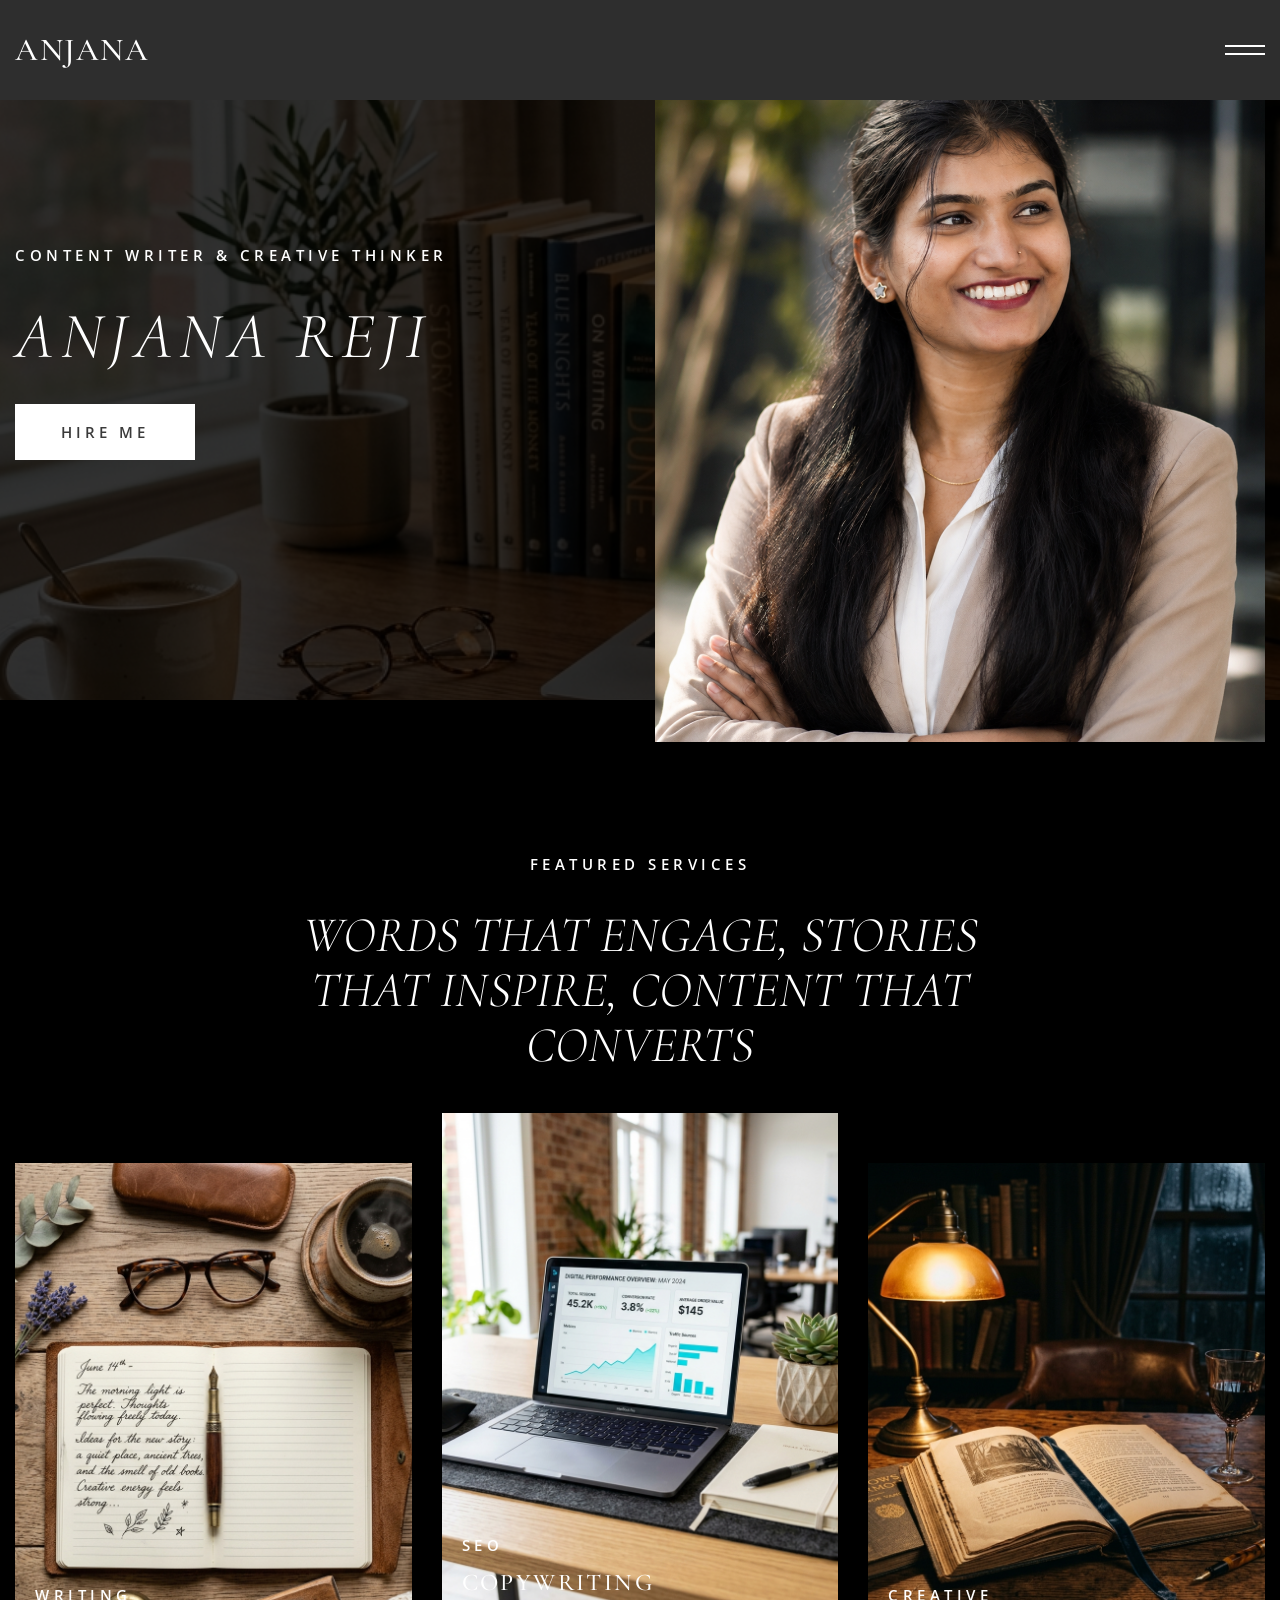
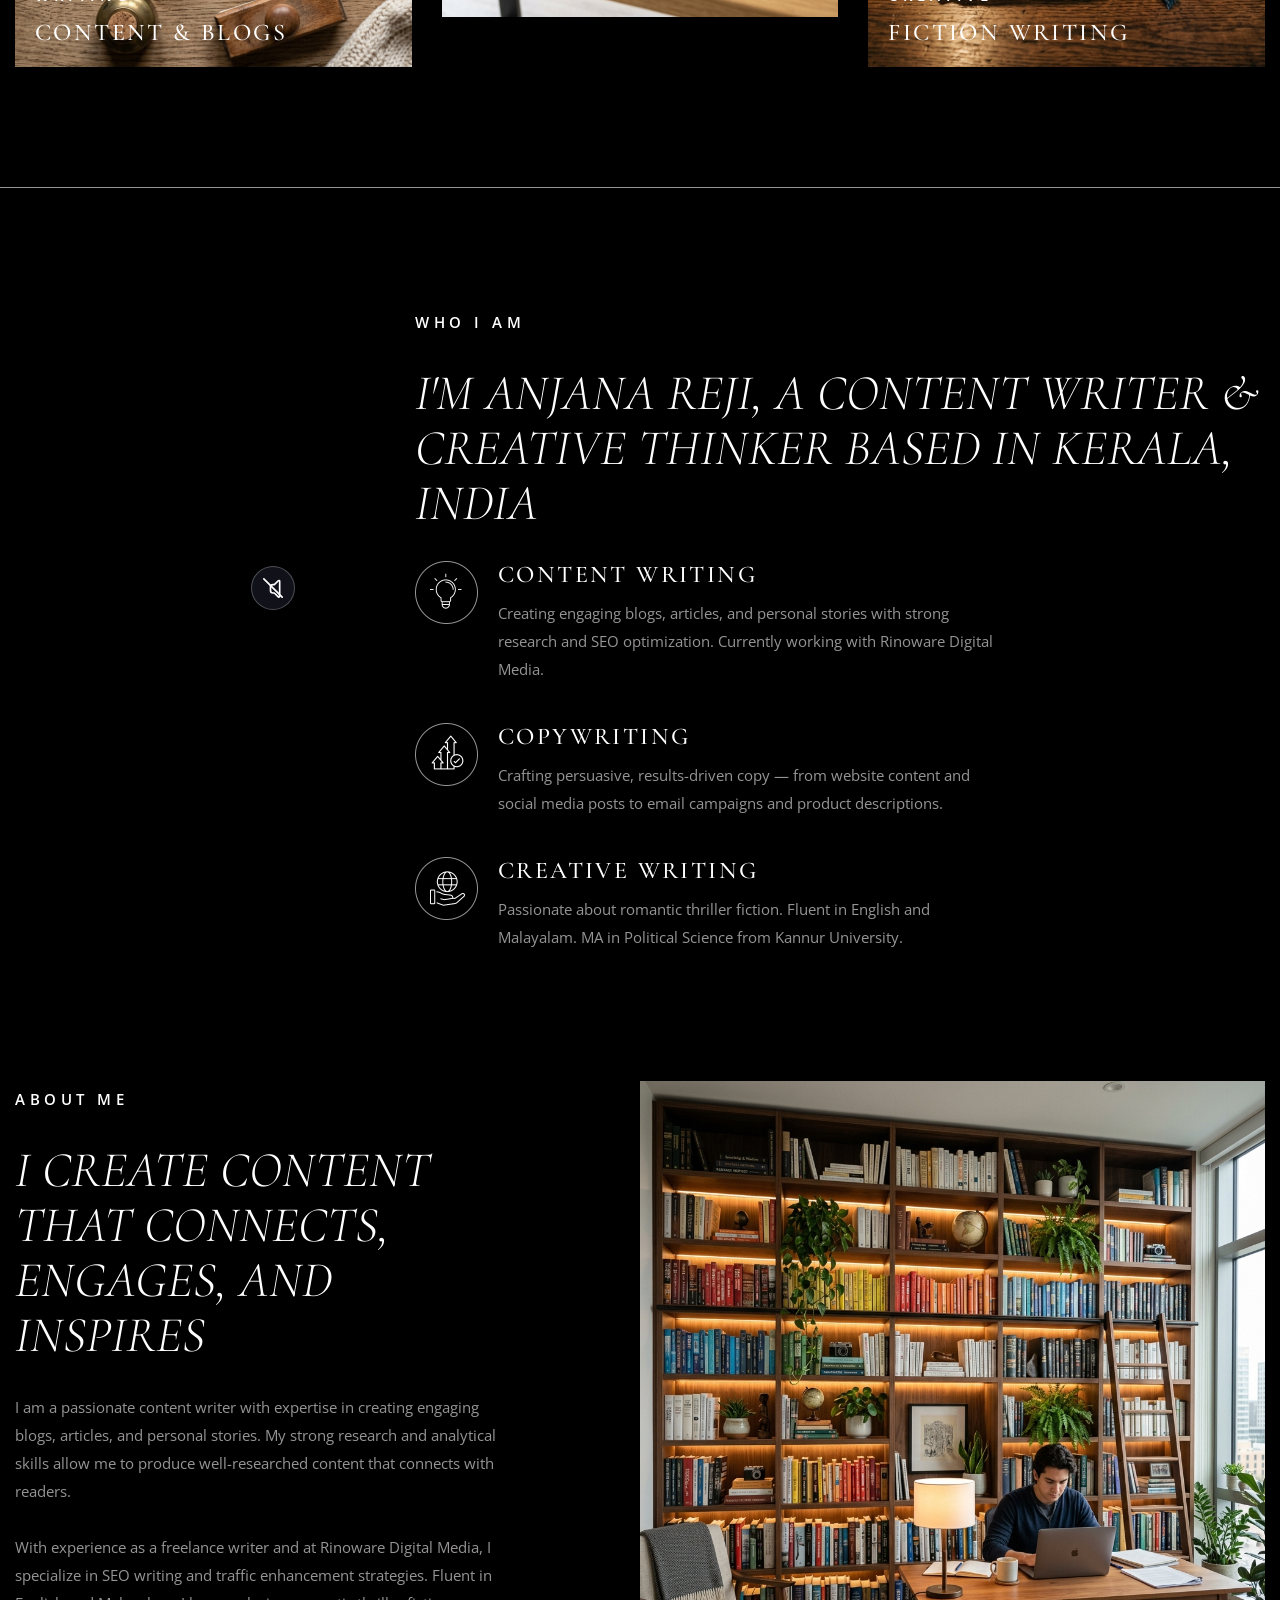
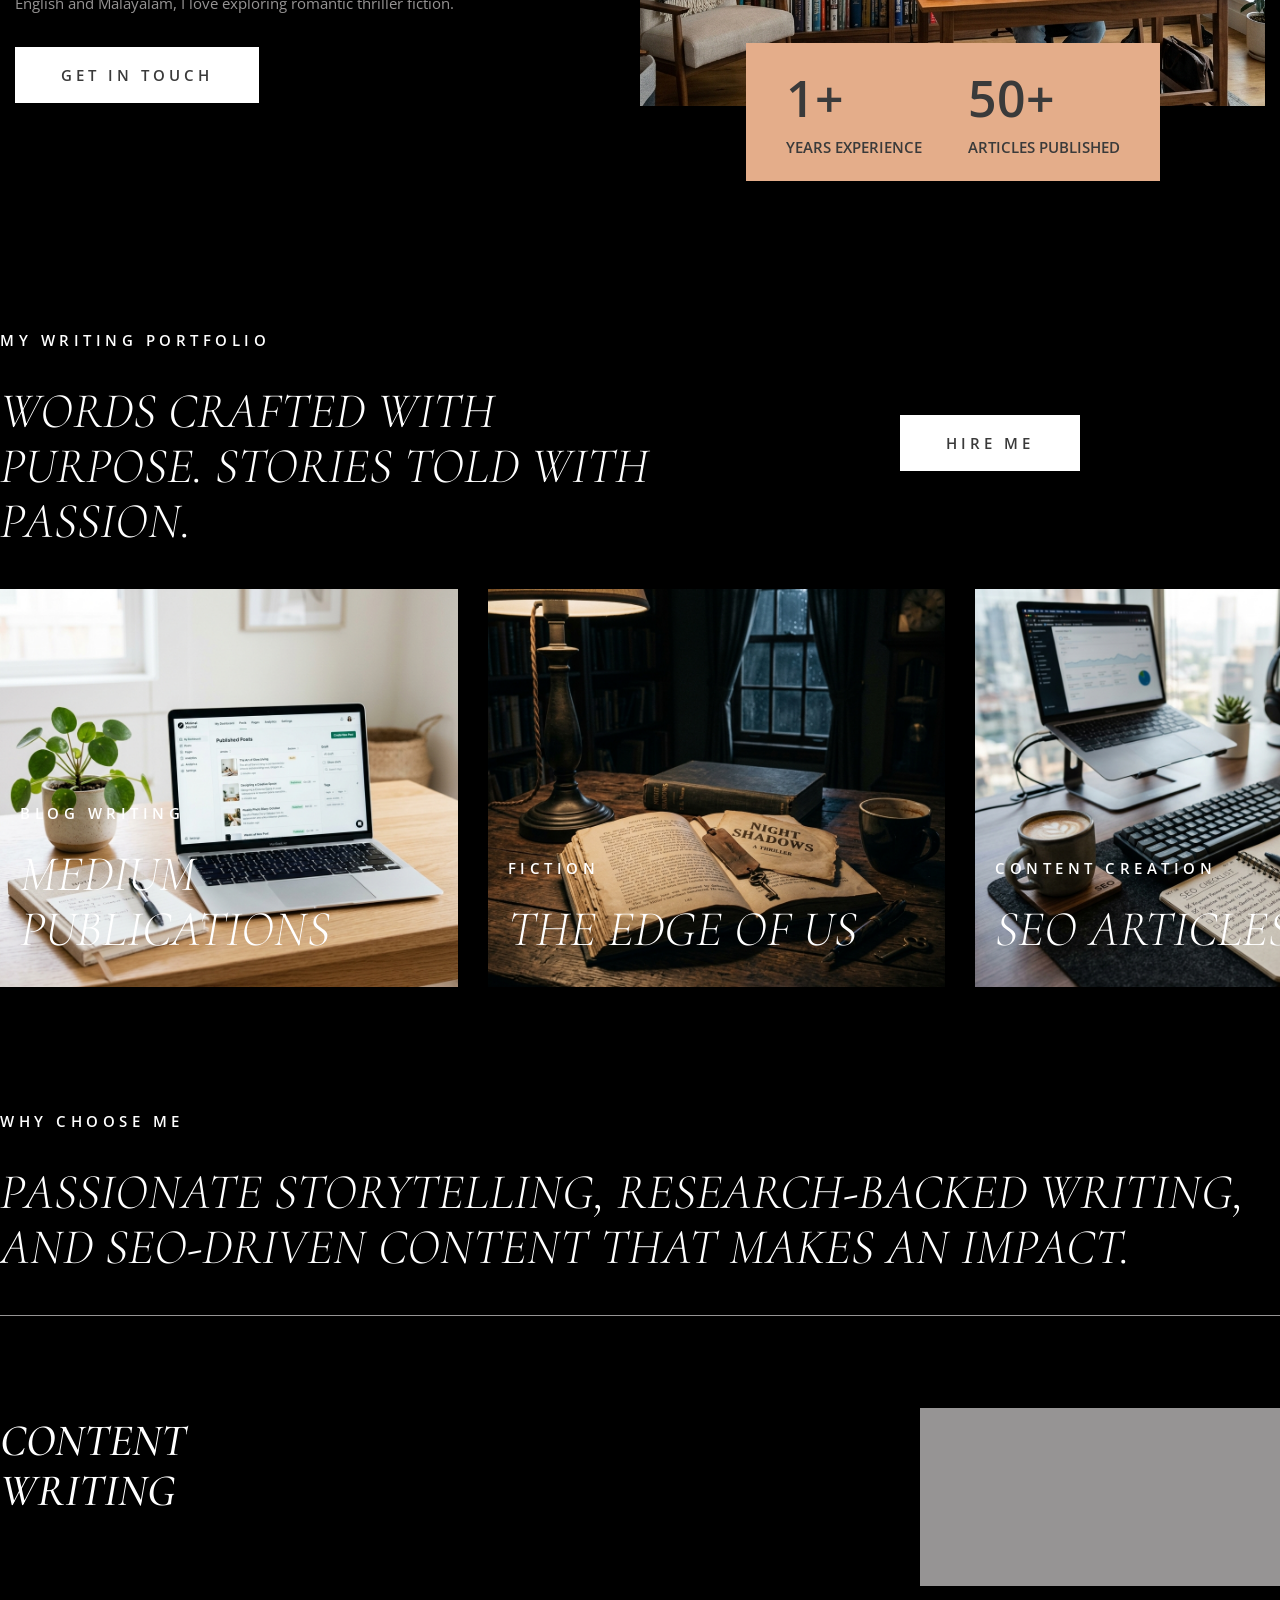
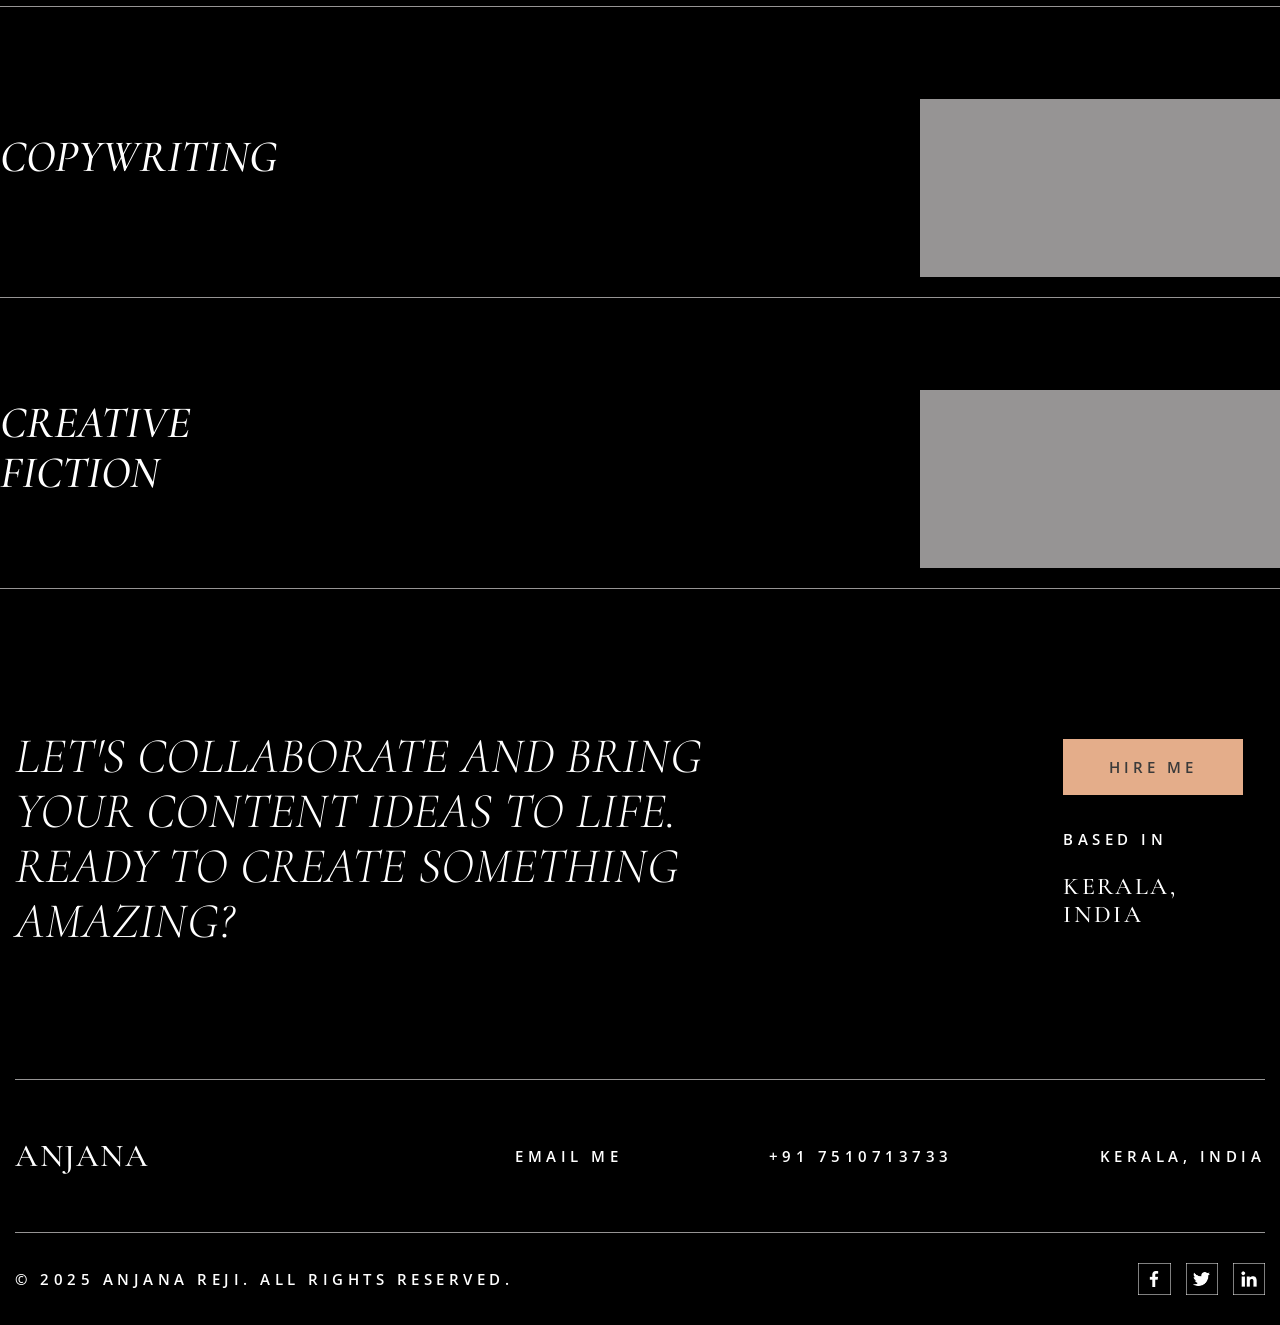
==== index.html @ 12323cec "style: update button-main class to button-bg-white for Hire Me link" ====
<!doctype html>
<!-- This site was created in Webflow. https://webflow.com --><!-- Last Published: Fri Jan 16 2026 05:05:23 GMT+0000 (Coordinated Universal Time) -->
<html data-wf-domain="zency.webflow.io" data-wf-page="640ad97afaba548a0006bd36" data-wf-site="63ef5adf5a1f5840a6f82e0f"
  lang="en" class="w-mod-js">

<head>
  <meta charset="utf-8" />
  <link href="https://cdn.prod.website-files.com" rel="preconnect" crossorigin="anonymous" />
  <title>Anjana Reji | Content Writer &amp; Creative Thinker</title>
  <meta
    content="Anjana Reji is a passionate content writer, copywriter, and creative thinker from Kerala, India. Expert in blogs, articles, SEO content, and romantic thriller fiction."
    name="description" />
  <meta content="Anjana Reji | Content Writer &amp; Creative Thinker" property="og:title" />
  <meta
    content="Anjana Reji is a passionate content writer, copywriter, and creative thinker from Kerala, India. Expert in blogs, articles, SEO content, and romantic thriller fiction."
    property="og:description" />
  <meta content="Anjana Reji | Content Writer &amp; Creative Thinker" name="twitter:title" />
  <meta
    content="Anjana Reji is a passionate content writer, copywriter, and creative thinker from Kerala, India. Expert in blogs, articles, SEO content, and romantic thriller fiction."
    name="twitter:description" />
  <meta property="og:type" content="website" />
  <meta content="summary_large_image" name="twitter:card" />
  <meta content="width=device-width, initial-scale=1" name="viewport" />
  <meta content="Webflow" name="generator" />
  <link href="css/zency.webflow.shared.067bbb6af.css" rel="stylesheet" type="text/css" crossorigin="anonymous" />
  <style>
    @media (min-width: 992px) {
      html.w-mod-js:not(.w-mod-ix) [data-w-id="c3c86bd4-42ab-1ce5-befa-be5310591117"] {
        background-color: rgba(0, 0, 0, 0);
      }

      html.w-mod-js:not(.w-mod-ix) [data-w-id="a31f936f-4aaa-61e9-65d3-fafe6ebc1ece"] {
        -webkit-transform: translate3d(-20px, 0, 0) scale3d(1, 1, 1) rotateX(0) rotateY(0) rotateZ(0) skew(0, 0);
        -moz-transform: translate3d(-20px, 0, 0) scale3d(1, 1, 1) rotateX(0) rotateY(0) rotateZ(0) skew(0, 0);
        -ms-transform: translate3d(-20px, 0, 0) scale3d(1, 1, 1) rotateX(0) rotateY(0) rotateZ(0) skew(0, 0);
        transform: translate3d(-20px, 0, 0) scale3d(1, 1, 1) rotateX(0) rotateY(0) rotateZ(0) skew(0, 0);
        opacity: 0;
      }

      html.w-mod-js:not(.w-mod-ix) [data-w-id="4d34137d-eadd-51e8-1493-aa30d98bb2dc"] {
        -webkit-transform: translate3d(0, -105%, 0) scale3d(1, 1, 1) rotateX(0) rotateY(0) rotateZ(0) skew(0, 0);
        -moz-transform: translate3d(0, -105%, 0) scale3d(1, 1, 1) rotateX(0) rotateY(0) rotateZ(0) skew(0, 0);
        -ms-transform: translate3d(0, -105%, 0) scale3d(1, 1, 1) rotateX(0) rotateY(0) rotateZ(0) skew(0, 0);
        transform: translate3d(0, -105%, 0) scale3d(1, 1, 1) rotateX(0) rotateY(0) rotateZ(0) skew(0, 0);
      }

      html.w-mod-js:not(.w-mod-ix) [data-w-id="1468f9c6-6111-0378-0961-6c5fa46b8048"] {
        height: 0%;
      }
    }
  </style>
  <link href="https://fonts.googleapis.com" rel="preconnect" />
  <link href="https://fonts.gstatic.com" rel="preconnect" crossorigin="anonymous" />
  <script src="js/webfont.js" type="text/javascript"></script>
  <script type="text/javascript">
    WebFont.load({
      google: {
        families: [
          "Open Sans:300,300italic,400,400italic,600,600italic,700,700italic,800,800italic",
          "Cormorant Garamond:regular,italic,500,500italic",
        ],
      },
    });
  </script>
  <script type="text/javascript">
    !(function (o, c) {
      var n = c.documentElement,
        t = " w-mod-";
      ((n.className += t + "js"),
        ("ontouchstart" in o ||
          (o.DocumentTouch && c instanceof DocumentTouch)) &&
        (n.className += t + "touch"));
    })(window, document);
  </script>
  <link href="images/6411c10d4f4a62268390d5b1_32-favicon.png" rel="shortcut icon" type="image/x-icon" />
  <link href="images/6411c11e071ed60c77f5a6f9_256-favicon.png" rel="apple-touch-icon" />
  <style>
    :root {
      --icon-color: #0b2641;
    }

    * {
      box-sizing: border-box;
    }

    a {
      text-decoration: none;
    }

    .name {
      line-height: 120%;
      padding: 4px 0px;
      color: #15151f;
    }
  </style>
</head>

<body class="body">
  <div class="cursor-wrapper">
    <div style="
          -webkit-transform: translate3d(0, 0, 0) scale3d(0, 0, 1) rotateX(0)
            rotateY(0) rotateZ(0) skew(0, 0);
          -moz-transform: translate3d(0, 0, 0) scale3d(0, 0, 1) rotateX(0)
            rotateY(0) rotateZ(0) skew(0, 0);
          -ms-transform: translate3d(0, 0, 0) scale3d(0, 0, 1) rotateX(0)
            rotateY(0) rotateZ(0) skew(0, 0);
          transform: translate3d(0, 0, 0) scale3d(0, 0, 1) rotateX(0) rotateY(0)
            rotateZ(0) skew(0, 0);
        " class="cursor">
      <img src="images/63ff5006e1f52d5fb8f23d7d_Know%20More.svg" loading="lazy" alt="Know More" class="know-more" />
    </div>
    <div class="html-embed w-embed">
      <style>
        .cursor-wrapper {
          pointer-events: none;
        }
      </style>
    </div>
  </div>
  <header class="header">
    <div class="header-bg-shape"></div>
    <div class="nav-menu">
      <div>
        <a href="/" class="menu-link underline-off w-inline-block">
          <div>
            <h2 data-w-id="d7135eb2-2e59-730a-45c9-bf8ce0d509eb" class="align-center">
              Home
            </h2>
          </div>
        </a><a href="/portfolio" class="menu-link underline-off w-inline-block">
          <div>
            <h2 data-w-id="d7135eb2-2e59-730a-45c9-bf8ce0d509ef" class="align-center">
              Portfolio
            </h2>
          </div>
        </a><a href="/about" class="menu-link underline-off w-inline-block">
          <div>
            <h2 data-w-id="d7135eb2-2e59-730a-45c9-bf8ce0d509f3" class="align-center">
              About
            </h2>
          </div>
        </a><a href="/services" class="menu-link underline-off w-inline-block">
          <div>
            <h2 data-w-id="d7135eb2-2e59-730a-45c9-bf8ce0d509f7" class="align-center">
              Services
            </h2>
          </div>
        </a><a href="/contact" class="menu-link underline-off w-inline-block">
          <div>
            <h2 data-w-id="62b9afea-05ec-7bbe-34e2-5e14623c195a" class="align-center">
              Contact
            </h2>
          </div>
        </a>
      </div>
      <div class="nav-address">
        <a href="mailto:anjanareji91@gmail.com" class="nav-mail-link underline-off w-inline-block"><img
            src="images/64115da8b1b54f84924652ea_Mail%20%283%29.svg" loading="lazy" alt="Mail" />
          <div class="heading-small">anjanareji91@gmail.com</div>
        </a><a href="tel:+917510713733" class="nav-phone-link underline-off w-inline-block"><img
            src="images/64115db3a466beedd1c56fa6_Phone%20%285%29.svg" loading="lazy" alt="Phone" />
          <div class="heading-small">+91 7510713733</div>
        </a>
      </div>
    </div>
    <div data-w-id="d7135eb2-2e59-730a-45c9-bf8ce0d509f9" class="nav-main">
      <div class="nav-container w-container">
        <div class="nav-wrapper">
          <a href="/" class="zency w-nav-brand" style="text-decoration: none; display: flex; align-items: center;"><span
              style="font-family: 'Cormorant Garamond', serif; font-size: 32px; font-weight: 500; color: #fff; letter-spacing: 1.5px; text-transform: uppercase; line-height: 1;">Anjana</span></a>
          <div class="hamburger-wrapper">
            <div data-w-id="d7135eb2-2e59-730a-45c9-bf8ce0d50a08" class="hamburger">
              <div class="humburger-bar-one"></div>
              <div class="humburger-bar-two"></div>
            </div>
          </div>
        </div>
      </div>
    </div>
  </header>
  <div data-w-id="88c0b822-197e-e1bb-57cc-ae4d3670a948" class="creative-four-hero-section">
    <div class="creative-four-hero-sub-one">
      <div data-w-id="4a37a2a9-0a54-7fe1-6642-54c091ceb4f5" style="
            width: 60%;
            -webkit-transform: translate3d(0, 0, 0) scale3d(1, 1, 1) rotateX(0)
              rotateY(0) rotateZ(0) skew(0, 0);
            -moz-transform: translate3d(0, 0, 0) scale3d(1, 1, 1) rotateX(0)
              rotateY(0) rotateZ(0) skew(0, 0);
            -ms-transform: translate3d(0, 0, 0) scale3d(1, 1, 1) rotateX(0)
              rotateY(0) rotateZ(0) skew(0, 0);
            transform: translate3d(0, 0, 0) scale3d(1, 1, 1) rotateX(0)
              rotateY(0) rotateZ(0) skew(0, 0);
          ">
        <img src="images/anjana_hero_bg.png" loading="lazy" width="1920" height="700"
          alt="Anjana Reji - Creative Workspace" class="autofit change-opacity" />
      </div>
    </div>
    <div class="creative-four-hero-sub-two">
      <div class="creative-four-hero-sub-text-block">
        <div class="heading-small padding-bottom-ten">
          Content Writer &amp; Creative Thinker
        </div>
        <div>
          <h1 class="padding-bottom-twenty">
            ANJANA
            <span class="creative-four-hero-sub-title-span"></span> REJI
          </h1>
        </div>
        <a href="mailto:anjanareji91@gmail.com" class="button-main button-bg-white w-button">Hire Me</a>
      </div>
      <div class="creative-four-hero-sub-image-block">
        <div style="width: 0%" class="image-open">
          <img src="images/anjana_hero_side.png" loading="lazy" width="610" height="663"
            alt="Anjana Reji - Creative Writing" class="full-width autofit" />
        </div>
      </div>
    </div>
  </div>
  <div class="creative-four-feature-service">
    <div class="creative-four-feature-container w-container">
      <div>
        <div class="heading-small align-center padding-bottom-ten">
          Featured Services
        </div>
        <div class="creative-four-feature-title-wrapper">
          <h2 class="align-center padding-bottom-thirty">
            Words that engage, stories that inspire, content that converts
          </h2>
        </div>
        <div>
          <div class="w-layout-grid creative-four-feature-grid">
            <div id="w-node-c1fe0727-366f-aec9-75b5-dd4e9b8d6cc1-0006bd36"
              class="creative-four-feature-grid-block margin-top-fifty">
              <div>
                <img src="images/anjana_service_content.png" loading="lazy" width="400" height="504"
                  alt="Content Writing" class="full-width autofit" />
              </div>
              <div class="creative-four-feature-grid-main">
                <div>
                  <div class="heading-small padding-bottom-ten">
                    Writing
                  </div>
                  <div class="heading-medium">Content &amp; Blogs</div>
                </div>
              </div>
            </div>
            <div id="w-node-_47a54d94-6190-bd8b-8e7f-7a9583e8e9b8-0006bd36"
              class="creative-four-feature-grid-block margin-bottom-fifty">
              <div>
                <img src="images/anjana_service_seo.png" loading="lazy" width="400" height="504" alt="SEO Copywriting"
                  class="full-width autofit" />
              </div>
              <div class="creative-four-feature-grid-main">
                <div>
                  <div class="heading-small padding-bottom-ten">SEO</div>
                  <div class="heading-medium">Copywriting</div>
                </div>
              </div>
            </div>
            <div id="w-node-_3dd0b832-d2fd-e95b-1e88-8bdcde831676-0006bd36"
              class="creative-four-feature-grid-block margin-top-fifty">
              <div>
                <img src="images/anjana_service_fiction.png" loading="lazy" width="400" height="504"
                  alt="Creative Fiction Writing" class="full-width autofit" />
              </div>
              <div class="creative-four-feature-grid-main">
                <div>
                  <div class="heading-small padding-bottom-ten">Creative</div>
                  <div class="heading-medium">Fiction Writing</div>
                </div>
              </div>
            </div>
          </div>
        </div>
      </div>
    </div>
  </div>
  <div class="creative-four-divider"></div>
  <div class="creative-four-about">
    <div class="creative-four-about-container w-container">
      <div class="creative-four-about-main">
        <div class="creative-four-about-image-block" style="position: relative; overflow: hidden; line-height: 0;">
          <video id="about-video" src="videos/VID-20250630-WA0014.mp4" autoplay loop muted playsinline
            style="width: 100%; height: 100%; object-fit: cover;"></video>
          <button id="video-sound-toggle" type="button" style="
                position: absolute;
                bottom: 100px;
                right: 20px;
                background: rgba(21, 21, 31, 0.85);
                border: 1px solid rgba(255, 255, 255, 0.25);
                color: #fff;
                border-radius: 50%;
                width: 44px;
                height: 44px;
                display: flex;
                align-items: center;
                justify-content: center;
                cursor: pointer;
                z-index: 10;
                transition: background 0.3s ease, transform 0.3s ease;
                box-shadow: 0 4px 12px rgba(0,0,0,0.4);
                padding: 0;
              " onmouseover="this.style.transform='scale(1.1)'; this.style.background='rgba(21, 21, 31, 0.95)';"
            onmouseout="this.style.transform='scale(1)'; this.style.background='rgba(21, 21, 31, 0.85)';">
            <svg id="sound-icon" width="20" height="20" viewBox="0 0 24 24" fill="none" stroke="currentColor"
              stroke-width="2" stroke-linecap="round" stroke-linejoin="round">
              <line x1="1" y1="1" x2="23" y2="23"></line>
              <path
                d="M9 9v6a3 3 0 0 0 3 3h1.586l4.707 4.707A1 1 0 0 0 20 22V4a1 1 0 0 0-1.707-.707L13.586 8H12a3 3 0 0 0-3 3z">
              </path>
            </svg>
          </button>
        </div>
        <div class="creative-four-about-text-block">
          <div class="heading-small padding-bottom-ten">Who I am</div>
          <h2 class="padding-bottom-twenty">
            I'm Anjana Reji, a content writer &amp; creative thinker based in Kerala, India
          </h2>
          <div class="w-layout-grid creative-four-about-grid">
            <div id="w-node-d583e45c-99b9-ff7a-fb5c-29da0e145b05-0006bd36" class="creative-four-about-grid-block">
              <img src="images/640b031f87a18759937a6d84_Financial%20Advice.png" loading="lazy" width="63" height="63"
                alt="Financial Advice" class="autofit" />
              <div class="div-block-161">
                <div class="heading-medium padding-bottom-ten">
                  CONTENT WRITING
                </div>
                <div class="creative-four-about-text-wrapper">
                  <p>
                    Creating engaging blogs, articles, and personal stories with strong research and SEO optimization.
                    Currently working with Rinoware Digital Media.
                  </p>
                </div>
              </div>
            </div>
            <div id="w-node-_311c66d5-1454-0df8-1c96-4377f5a561e7-0006bd36" class="creative-four-about-grid-block">
              <img src="images/640b03263fcf90a7c04e71c7_Business%20Strategy.png" loading="lazy" width="63" height="63"
                alt="Business Strategy" class="autofit" />
              <div>
                <div class="heading-medium padding-bottom-ten">
                  COPYWRITING
                </div>
                <div class="creative-four-about-text-wrapper">
                  <p>
                    Crafting persuasive, results-driven copy — from website content and social media posts to email
                    campaigns and product descriptions.
                  </p>
                </div>
              </div>
            </div>
            <div id="w-node-_89541c98-f165-3e14-64ff-3b9b8dc3e935-0006bd36" class="creative-four-about-grid-block">
              <img src="images/640b032ee5569e74065705f2_Marketing%20Agency.png" loading="lazy" width="63" height="63"
                alt="Marketing Agency" class="autofit" />
              <div>
                <div class="heading-medium padding-bottom-ten">
                  CREATIVE WRITING
                </div>
                <div class="creative-four-about-text-wrapper">
                  <p>
                    Passionate about romantic thriller fiction. Fluent in English and Malayalam. MA in Political Science
                    from Kannur University.
                  </p>
                </div>
              </div>
            </div>
          </div>
        </div>
      </div>
      <div class="creative-four-agency">
        <div class="creative-four-agency-text-block">
          <div class="heading-small padding-bottom-ten">About Me</div>
          <div class="creative-four-agency-title-wrapper">
            <h2 class="padding-bottom-twenty">
              I CREATE CONTENT THAT CONNECTS, ENGAGES, AND INSPIRES
            </h2>
          </div>
          <div class="creative-four-agency-para-wrapper padding-bottom-twenty">
            <p>
              I am a passionate content writer with expertise in creating engaging blogs, articles, and personal
              stories. My strong research and analytical skills allow me to produce well-researched content that
              connects with readers.<br /><br />With experience as a freelance writer and at Rinoware Digital Media, I
              specialize in SEO writing and traffic enhancement strategies. Fluent in English and Malayalam, I love
              exploring romantic thriller fiction.
            </p>
          </div>
          <a href="mailto:anjanareji91@gmail.com" class="button-main button-bg-white w-button">Get In Touch</a>
        </div>
        <div class="creative-four-agency-image-block">
          <img src="images/anjana_agency.png" loading="lazy" alt="Anjana Reji - Creative Thinker" />
          <div class="creative-four-agency-image-wrapper">
            <div class="creative-four-agency-counter-block">
              <div class="w-layout-grid creative-four-agency-counter-grid">
                <div id="w-node-_278a2fe4-7280-5ff1-25bd-e55c0fc8360a-0006bd36">
                  <div class="counter-two-font padding-bottom-ten">1+</div>
                  <div class="heading-small change-black letter-space-off">
                    Years Experience
                  </div>
                </div>
                <div id="w-node-c46fe699-88df-ccfb-2ea7-121cd20fc6d8-0006bd36">
                  <div class="counter-two-font padding-bottom-ten">50+</div>
                  <div class="heading-small change-black letter-space-off">
                    Articles Published
                  </div>
                </div>
              </div>
            </div>
          </div>
        </div>
      </div>
    </div>
  </div>
  <section class="portfolio-two-hero-section height-off overflow-off">
    <div class="creative-four-projects-text-block">
      <div class="creative-four-projects-text-wrapper">
        <div class="heading-small padding-bottom-ten">
          My Writing Portfolio
        </div>
        <div class="creative-four-projects-title-wrapper">
          <h2>WORDS CRAFTED WITH PURPOSE. STORIES TOLD WITH PASSION.</h2>
        </div>
      </div>
      <div class="creative-four-projects-button-wrapper">
        <a href="mailto:anjanareji91@gmail.com" class="button-main button-bg-white w-button">Hire Me</a>
      </div>
    </div>
    <div class="portfolio-two-container w-container">
      <div data-w-id="5fd7cd7c-21ba-a5c8-cf49-3fdc183071c5" class="portfolio-two-main line-height-off">
        <div class="portfolio-two-holder">
          <div id="w-node-_5fd7cd7c-21ba-a5c8-cf49-3fdc183071c7-0006bd36" class="portfolio-two-item">
            <div>
              <div class="w-dyn-list">
                <div role="list" class="w-dyn-items">
                  <div role="listitem" class="w-dyn-item">
                    <a data-w-id="261a6312-8240-95d7-bc3b-6a8d79d72e23" href="#"
                      class="portfolio-two-image-wrapper w-inline-block">
                      <div>
                        <img height="398" loading="lazy" width="550" src="images/anjana_portfolio_medium.png"
                          alt="Medium Publications" class="autofit image-full-width" />
                        <div style="opacity: 0" class="portfolio-two-overflow"></div>
                      </div>
                      <div class="portfolio-two-data">
                        <div class="heading-small">Blog Writing</div>
                        <h2>Medium Publications</h2>
                      </div>
                    </a>
                  </div>
                </div>
              </div>
            </div>
          </div>
          <div class="portfolio-two-item">
            <div>
              <div class="w-dyn-list">
                <div role="list" class="w-dyn-items">
                  <div role="listitem" class="w-dyn-item">
                    <a data-w-id="7b6b7f80-48ae-a114-1f50-49de4f444eb7" href="#"
                      class="portfolio-two-image-wrapper w-inline-block">
                      <div>
                        <img height="398" loading="lazy" width="550" src="images/anjana_portfolio_fiction.png"
                          alt="Romantic Thriller Fiction" class="autofit image-full-width" />
                        <div style="opacity: 0" class="portfolio-two-overflow"></div>
                      </div>
                      <div class="portfolio-two-data">
                        <div class="heading-small">Fiction</div>
                        <h2>The Edge Of Us</h2>
                      </div>
                    </a>
                  </div>
                </div>
              </div>
            </div>
          </div>
          <div class="portfolio-two-item">
            <div>
              <div class="w-dyn-list">
                <div role="list" class="w-dyn-items">
                  <div role="listitem" class="w-dyn-item">
                    <a data-w-id="f4d41864-a859-0b12-5ad6-278bdfffddc1" href="#"
                      class="portfolio-two-image-wrapper w-inline-block">
                      <div>
                        <img height="398" loading="lazy" width="550" src="images/anjana_portfolio_seo.png"
                          alt="SEO Articles" class="autofit image-full-width" />
                        <div style="opacity: 0" class="portfolio-two-overflow"></div>
                      </div>
                      <div class="portfolio-two-data">
                        <div class="heading-small">Content Creation</div>
                        <h2>SEO Articles</h2>
                      </div>
                    </a>
                  </div>
                </div>
              </div>
            </div>
          </div>
          <div class="portfolio-two-item">
            <div>
              <div class="w-dyn-list">
                <div role="list" class="w-dyn-items">
                  <div role="listitem" class="w-dyn-item">
                    <a data-w-id="4b6a6bc9-6616-5488-7fa5-6e57ce78dd99" href="#"
                      class="portfolio-two-image-wrapper w-inline-block">
                      <div>
                        <img height="398" loading="lazy" width="550" src="images/anjana_portfolio_rinoware.png"
                          alt="Rinoware Digital Copywriting" class="autofit image-full-width" />
                        <div style="opacity: 0" class="portfolio-two-overflow"></div>
                      </div>
                      <div class="portfolio-two-data">
                        <div class="heading-small">Copywriting</div>
                        <h2>Rinoware Digital</h2>
                      </div>
                    </a>
                  </div>
                </div>
              </div>
            </div>
          </div>
        </div>
      </div>
    </div>
  </section>
  <div class="creative-four-why-choose">
    <div class="creative-four-why-choose-text-block">
      <div class="heading-small padding-bottom-ten">Why Choose Me</div>
      <div>
        <h2 class="padding-bottom-thirty">
          Passionate storytelling, research-backed writing, and SEO-driven content that makes an impact.
        </h2>
      </div>
    </div>
    <div>
      <div data-w-id="ac2640a3-72d8-2598-584d-a9e14295ddc2" class="creative-four-why-choose-main">
        <div class="w-dyn-list">
          <div role="list" class="w-dyn-items">
            <div role="listitem" class="w-dyn-item">
              <div data-w-id="c3c86bd4-42ab-1ce5-befa-be5310591117" class="creative-four-why-choose-list-wrapper">
                <div data-w-id="34c9ff1f-f80e-b6aa-9f3b-3178fad24ded" class="creative-four-why-choose-list">
                  <div class="creative-four-why-choose-list-text">
                    <div class="creative-four-why-choose-list-title">
                      <h3>Content Writing</h3>
                    </div>
                    <div data-w-id="a31f936f-4aaa-61e9-65d3-fafe6ebc1ece" class="creative-four-why-choose-list-data">
                      <div class="creative-four-why-choose-list-para">
                        <div class="body-font">
                          SEO-optimized blogs and articles that engage readers and drive website traffic. Currently
                          creating content at Rinoware Digital Media.
                        </div>
                      </div>
                      <a href="mailto:anjanareji91@gmail.com" class="button-main change-button w-button">Get In
                        Touch</a>
                    </div>
                  </div>
                  <div class="creative-four-why-choose-list-image-block">
                    <div class="creative-four-why-choose-list-image">
                      <img alt="Content Writing" loading="lazy" data-w-id="4d34137d-eadd-51e8-1493-aa30d98bb2dc"
                        src="images/anjana_portfolio_medium.png" class="image-view" />
                    </div>
                    <div data-w-id="1468f9c6-6111-0378-0961-6c5fa46b8048"
                      class="creative-four-why-choose-list-image-bg"></div>
                  </div>
                </div>
              </div>
            </div>
            <div role="listitem" class="w-dyn-item">
              <div data-w-id="c3c86bd4-42ab-1ce5-befa-be5310591117" class="creative-four-why-choose-list-wrapper">
                <div data-w-id="34c9ff1f-f80e-b6aa-9f3b-3178fad24ded" class="creative-four-why-choose-list">
                  <div class="creative-four-why-choose-list-text">
                    <div class="creative-four-why-choose-list-title">
                      <h3>Copywriting</h3>
                    </div>
                    <div data-w-id="a31f936f-4aaa-61e9-65d3-fafe6ebc1ece" class="creative-four-why-choose-list-data">
                      <div class="creative-four-why-choose-list-para">
                        <div class="body-font">
                          Persuasive copy for websites, social media, email campaigns, and product descriptions that
                          converts visitors into customers.
                        </div>
                      </div>
                      <a href="mailto:anjanareji91@gmail.com" class="button-main change-button w-button">Get In
                        Touch</a>
                    </div>
                  </div>
                  <div class="creative-four-why-choose-list-image-block">
                    <div class="creative-four-why-choose-list-image">
                      <img alt="Copywriting" loading="lazy" data-w-id="4d34137d-eadd-51e8-1493-aa30d98bb2dc"
                        src="images/anjana_portfolio_seo.png" class="image-view" />
                    </div>
                    <div data-w-id="1468f9c6-6111-0378-0961-6c5fa46b8048"
                      class="creative-four-why-choose-list-image-bg"></div>
                  </div>
                </div>
              </div>
            </div>
            <div role="listitem" class="w-dyn-item">
              <div data-w-id="c3c86bd4-42ab-1ce5-befa-be5310591117" class="creative-four-why-choose-list-wrapper">
                <div data-w-id="34c9ff1f-f80e-b6aa-9f3b-3178fad24ded" class="creative-four-why-choose-list">
                  <div class="creative-four-why-choose-list-text">
                    <div class="creative-four-why-choose-list-title">
                      <h3>Creative Fiction</h3>
                    </div>
                    <div data-w-id="a31f936f-4aaa-61e9-65d3-fafe6ebc1ece" class="creative-four-why-choose-list-data">
                      <div class="creative-four-why-choose-list-para">
                        <div class="body-font">
                          Romantic thriller fiction with deep character development, suspenseful plots, and authentic
                          dialogue. Fluent in English and Malayalam.
                        </div>
                      </div>
                      <a href="mailto:anjanareji91@gmail.com" class="button-main change-button w-button">Get In
                        Touch</a>
                    </div>
                  </div>
                  <div class="creative-four-why-choose-list-image-block">
                    <div class="creative-four-why-choose-list-image">
                      <img alt="Creative Fiction" loading="lazy" data-w-id="4d34137d-eadd-51e8-1493-aa30d98bb2dc"
                        src="images/anjana_portfolio_fiction.png" class="image-view" />
                    </div>
                    <div data-w-id="1468f9c6-6111-0378-0961-6c5fa46b8048"
                      class="creative-four-why-choose-list-image-bg"></div>
                  </div>
                </div>
              </div>
            </div>
          </div>
        </div>
      </div>
    </div>
  </div>
  <div class="creative-four-cta">
    <div class="creative-four-cta-container w-container">
      <div class="creative-agency-contact-main">
        <div class="creative-agency-contact-title-wrapper">
          <div class="creative-agency-contact-title">
            <h2>
              Let's collaborate and bring your content ideas to life. Ready to create something amazing?
            </h2>
          </div>
        </div>
        <div class="creative-agency-contact-box">
          <a href="mailto:anjanareji91@gmail.com" class="button-main margin-bottom-thirty w-button">Hire Me</a>
          <div class="heading-small padding-bottom-twenty">
            Based In
          </div>
          <div>
            <div class="heading-medium">
              Kerala, India
            </div>
          </div>
        </div>
      </div>
    </div>
  </div>
  <footer class="footer">
    <div class="footer-container w-container">
      <div class="footer-main">
        <a href="/" class="w-inline-block"
          style="text-decoration: none; display: inline-flex; align-items: center;"><span
            style="font-family: 'Cormorant Garamond', serif; font-size: 32px; font-weight: 500; color: #fff; letter-spacing: 1.5px; text-transform: uppercase; line-height: 1;">Anjana</span></a>
        <div class="footer-menu">
          <a href="mailto:anjanareji91@gmail.com" class="heading-small underline-off">Email Me</a><a
            href="tel:+917510713733" class="heading-small underline-off">+91 7510713733</a><a href="#"
            class="heading-small underline-off">Kerala, India</a>
        </div>
      </div>
      <div class="footer-copyright">
        <div>
          <div class="heading-small responsive-align-center">
            &copy; 2025 Anjana Reji. All Rights Reserved.
          </div>
        </div>
        <div class="footer-social">
          <a href="https://www.facebook.com/" class="w-inline-block"><img
              src="images/63f467bc535687a8aad33ef7_Facebook%20%284%29.svg" loading="lazy" alt="Facebook" /></a><a
            href="https://x.com" class="w-inline-block"><img src="images/63f467ad2ff7a79224cd6480_Twitter%20%284%29.svg"
              loading="lazy" alt="Twitter" /></a><a href="https://www.linkedin.com/" class="w-inline-block"><img
              src="images/63f46793d17989275f0a2500_Linked%20In%20%282%29.svg" loading="lazy" alt="Linked In" /></a>
        </div>
      </div>
    </div>
  </footer>
  <script src="js/jquery-3.5.1.min.dc5e7f18c8.js" type="text/javascript" crossorigin="anonymous"></script>
  <script src="js/webflow.schunk.36b8fb49256177c8.js" type="text/javascript" crossorigin="anonymous"></script>
  <script src="js/webflow.schunk.c3e8055da6cdf3de.js" type="text/javascript" crossorigin="anonymous"></script>
  <script src="js/webflow.083095e5.8fb4531034777647.js" type="text/javascript" crossorigin="anonymous"></script>
  <script>
    document.addEventListener("DOMContentLoaded", () => {
      const video = document.getElementById("about-video");
      const toggleBtn = document.getElementById("video-sound-toggle");
      const iconSvg = document.getElementById("sound-icon");

      if (video && toggleBtn && iconSvg) {
        toggleBtn.addEventListener("click", (e) => {
          e.preventDefault();
          e.stopPropagation();
          if (video.muted) {
            video.muted = false;
            // Show unmuted speaker icon
            iconSvg.innerHTML = `
                <polygon points="11 5 6 9 2 9 2 15 6 15 11 19 11 5" fill="none" stroke="currentColor" stroke-width="2" stroke-linecap="round" stroke-linejoin="round"></polygon>
                <path d="M19.07 4.93a10 10 0 0 1 0 14.14M15.54 8.46a5 5 0 0 1 0 7.07" fill="none" stroke="currentColor" stroke-width="2" stroke-linecap="round" stroke-linejoin="round"></path>
              `;
          } else {
            video.muted = true;
            // Show muted speaker icon
            iconSvg.innerHTML = `
                <line x1="1" y1="1" x2="23" y2="23" fill="none" stroke="currentColor" stroke-width="2" stroke-linecap="round" stroke-linejoin="round"></line>
                <path d="M9 9v6a3 3 0 0 0 3 3h1.586l4.707 4.707A1 1 0 0 0 20 22V4a1 1 0 0 0-1.707-.707L13.586 8H12a3 3 0 0 0-3 3z" fill="none" stroke="currentColor" stroke-width="2" stroke-linecap="round" stroke-linejoin="round"></path>
              `;
          }
        });
      }
    });
  </script>
</body>

</html>
---- css/zency.webflow.shared.067bbb6af.css ----
html {
  -webkit-text-size-adjust: 100%;
  -ms-text-size-adjust: 100%;
  font-family: sans-serif;
}

body {
  margin: 0;
}

article,
aside,
details,
figcaption,
figure,
footer,
header,
hgroup,
main,
menu,
nav,
section,
summary {
  display: block;
}

audio,
canvas,
progress,
video {
  vertical-align: baseline;
  display: inline-block;
}

audio:not([controls]) {
  height: 0;
  display: none;
}

[hidden],
template {
  display: none;
}

a {
  background-color: #0000;
}

a:active,
a:hover {
  outline: 0;
}

abbr[title] {
  border-bottom: 1px dotted;
}

b,
strong {
  font-weight: bold;
}

dfn {
  font-style: italic;
}

h1 {
  margin: 0.67em 0;
  font-size: 2em;
}

mark {
  color: #000;
  background: #ff0;
}

small {
  font-size: 80%;
}

sub,
sup {
  vertical-align: baseline;
  font-size: 75%;
  line-height: 0;
  position: relative;
}

sup {
  top: -0.5em;
}

sub {
  bottom: -0.25em;
}

img {
  border: 0;
}

svg:not(:root) {
  overflow: hidden;
}

hr {
  box-sizing: content-box;
  height: 0;
}

pre {
  overflow: auto;
}

code,
kbd,
pre,
samp {
  font-family: monospace;
  font-size: 1em;
}

button,
input,
optgroup,
select,
textarea {
  color: inherit;
  font: inherit;
  margin: 0;
}

button {
  overflow: visible;
}

button,
select {
  text-transform: none;
}

button,
html input[type="button"],
input[type="reset"] {
  -webkit-appearance: button;
  cursor: pointer;
}

button[disabled],
html input[disabled] {
  cursor: default;
}

button::-moz-focus-inner,
input::-moz-focus-inner {
  border: 0;
  padding: 0;
}

input {
  line-height: normal;
}

input[type="checkbox"],
input[type="radio"] {
  box-sizing: border-box;
  padding: 0;
}

input[type="number"]::-webkit-inner-spin-button,
input[type="number"]::-webkit-outer-spin-button {
  height: auto;
}

input[type="search"] {
  -webkit-appearance: none;
}

input[type="search"]::-webkit-search-cancel-button,
input[type="search"]::-webkit-search-decoration {
  -webkit-appearance: none;
}

legend {
  border: 0;
  padding: 0;
}

textarea {
  overflow: auto;
}

optgroup {
  font-weight: bold;
}

table {
  border-collapse: collapse;
  border-spacing: 0;
}

td,
th {
  padding: 0;
}

@font-face {
  font-family: webflow-icons;
  src: url("[data-uri]")
    format("truetype");
  font-weight: normal;
  font-style: normal;
}

[class^="w-icon-"],
[class*=" w-icon-"] {
  speak: none;
  font-variant: normal;
  text-transform: none;
  -webkit-font-smoothing: antialiased;
  -moz-osx-font-smoothing: grayscale;
  font-style: normal;
  font-weight: normal;
  line-height: 1;
  font-family: webflow-icons !important;
}

.w-icon-slider-right:before {
  content: "";
}

.w-icon-slider-left:before {
  content: "";
}

.w-icon-nav-menu:before {
  content: "";
}

.w-icon-arrow-down:before,
.w-icon-dropdown-toggle:before {
  content: "";
}

.w-icon-file-upload-remove:before {
  content: "";
}

.w-icon-file-upload-icon:before {
  content: "";
}

* {
  box-sizing: border-box;
}

html {
  height: 100%;
}

body {
  color: #333;
  background-color: #fff;
  min-height: 100%;
  margin: 0;
  font-family: Arial, sans-serif;
  font-size: 14px;
  line-height: 20px;
}

img {
  vertical-align: middle;
  max-width: 100%;
  display: inline-block;
}

html.w-mod-touch * {
  background-attachment: scroll !important;
}

.w-block {
  display: block;
}

.w-inline-block {
  max-width: 100%;
  display: inline-block;
}

.w-clearfix:before,
.w-clearfix:after {
  content: " ";
  grid-area: 1 / 1 / 2 / 2;
  display: table;
}

.w-clearfix:after {
  clear: both;
}

.w-hidden {
  display: none;
}

.w-button {
  color: #fff;
  line-height: inherit;
  cursor: pointer;
  background-color: #3898ec;
  border: 0;
  border-radius: 0;
  padding: 9px 15px;
  text-decoration: none;
  display: inline-block;
}

input.w-button {
  -webkit-appearance: button;
}

html[data-w-dynpage] [data-w-cloak] {
  color: #0000 !important;
}

.w-code-block {
  margin: unset;
}

pre.w-code-block code {
  all: inherit;
}

.w-optimization {
  display: contents;
}

.w-webflow-badge,
.w-webflow-badge > img {
  box-sizing: unset;
  width: unset;
  height: unset;
  max-height: unset;
  max-width: unset;
  min-height: unset;
  min-width: unset;
  margin: unset;
  padding: unset;
  float: unset;
  clear: unset;
  border: unset;
  border-radius: unset;
  background: unset;
  background-image: unset;
  background-position: unset;
  background-size: unset;
  background-repeat: unset;
  background-origin: unset;
  background-clip: unset;
  background-attachment: unset;
  background-color: unset;
  box-shadow: unset;
  transform: unset;
  direction: unset;
  font-family: unset;
  font-weight: unset;
  color: unset;
  font-size: unset;
  line-height: unset;
  font-style: unset;
  font-variant: unset;
  text-align: unset;
  letter-spacing: unset;
  -webkit-text-decoration: unset;
  text-decoration: unset;
  text-indent: unset;
  text-transform: unset;
  list-style-type: unset;
  text-shadow: unset;
  vertical-align: unset;
  cursor: unset;
  white-space: unset;
  word-break: unset;
  word-spacing: unset;
  word-wrap: unset;
  transition: unset;
}

.w-webflow-badge {
  white-space: nowrap;
  cursor: pointer;
  box-shadow:
    0 0 0 1px #0000001a,
    0 1px 3px #0000001a;
  visibility: visible !important;
  opacity: 1 !important;
  z-index: 2147483647 !important;
  color: #aaadb0 !important;
  overflow: unset !important;
  background-color: #fff !important;
  border-radius: 3px !important;
  width: auto !important;
  height: auto !important;
  margin: 0 !important;
  padding: 6px !important;
  font-size: 12px !important;
  line-height: 14px !important;
  text-decoration: none !important;
  display: inline-block !important;
  position: fixed !important;
  inset: auto 12px 12px auto !important;
  transform: none !important;
}

.w-webflow-badge > img {
  position: unset;
  visibility: unset !important;
  opacity: 1 !important;
  vertical-align: middle !important;
  display: inline-block !important;
}

h1,
h2,
h3,
h4,
h5,
h6 {
  margin-bottom: 10px;
  font-weight: bold;
}

h1 {
  margin-top: 20px;
  font-size: 38px;
  line-height: 44px;
}

h2 {
  margin-top: 20px;
  font-size: 32px;
  line-height: 36px;
}

h3 {
  margin-top: 20px;
  font-size: 24px;
  line-height: 30px;
}

h4 {
  margin-top: 10px;
  font-size: 18px;
  line-height: 24px;
}

h5 {
  margin-top: 10px;
  font-size: 14px;
  line-height: 20px;
}

h6 {
  margin-top: 10px;
  font-size: 12px;
  line-height: 18px;
}

p {
  margin-top: 0;
  margin-bottom: 10px;
}

blockquote {
  border-left: 5px solid #e2e2e2;
  margin: 0 0 10px;
  padding: 10px 20px;
  font-size: 18px;
  line-height: 22px;
}

figure {
  margin: 0 0 10px;
}

figcaption {
  text-align: center;
  margin-top: 5px;
}

ul,
ol {
  margin-top: 0;
  margin-bottom: 10px;
  padding-left: 40px;
}

.w-list-unstyled {
  padding-left: 0;
  list-style: none;
}

.w-embed:before,
.w-embed:after {
  content: " ";
  grid-area: 1 / 1 / 2 / 2;
  display: table;
}

.w-embed:after {
  clear: both;
}

.w-video {
  width: 100%;
  padding: 0;
  position: relative;
}

.w-video iframe,
.w-video object,
.w-video embed {
  border: none;
  width: 100%;
  height: 100%;
  position: absolute;
  top: 0;
  left: 0;
}

fieldset {
  border: 0;
  margin: 0;
  padding: 0;
}

button,
[type="button"],
[type="reset"] {
  cursor: pointer;
  -webkit-appearance: button;
  border: 0;
}

.w-form {
  margin: 0 0 15px;
}

.w-form-done {
  text-align: center;
  background-color: #ddd;
  padding: 20px;
  display: none;
}

.w-form-fail {
  background-color: #ffdede;
  margin-top: 10px;
  padding: 10px;
  display: none;
}

label {
  margin-bottom: 5px;
  font-weight: bold;
  display: block;
}

.w-input,
.w-select {
  color: #333;
  vertical-align: middle;
  background-color: #fff;
  border: 1px solid #ccc;
  width: 100%;
  height: 38px;
  margin-bottom: 10px;
  padding: 8px 12px;
  font-size: 14px;
  line-height: 1.42857;
  display: block;
}

.w-input::placeholder,
.w-select::placeholder {
  color: #999;
}

.w-input:focus,
.w-select:focus {
  border-color: #3898ec;
  outline: 0;
}

.w-input[disabled],
.w-select[disabled],
.w-input[readonly],
.w-select[readonly],
fieldset[disabled] .w-input,
fieldset[disabled] .w-select {
  cursor: not-allowed;
}

.w-input[disabled]:not(.w-input-disabled),
.w-select[disabled]:not(.w-input-disabled),
.w-input[readonly],
.w-select[readonly],
fieldset[disabled]:not(.w-input-disabled) .w-input,
fieldset[disabled]:not(.w-input-disabled) .w-select {
  background-color: #eee;
}

textarea.w-input,
textarea.w-select {
  height: auto;
}

.w-select {
  background-color: #f3f3f3;
}

.w-select[multiple] {
  height: auto;
}

.w-form-label {
  cursor: pointer;
  margin-bottom: 0;
  font-weight: normal;
  display: inline-block;
}

.w-radio {
  margin-bottom: 5px;
  padding-left: 20px;
  display: block;
}

.w-radio:before,
.w-radio:after {
  content: " ";
  grid-area: 1 / 1 / 2 / 2;
  display: table;
}

.w-radio:after {
  clear: both;
}

.w-radio-input {
  float: left;
  margin: 3px 0 0 -20px;
  line-height: normal;
}

.w-file-upload {
  margin-bottom: 10px;
  display: block;
}

.w-file-upload-input {
  opacity: 0;
  z-index: -100;
  width: 0.1px;
  height: 0.1px;
  position: absolute;
  overflow: hidden;
}

.w-file-upload-default,
.w-file-upload-uploading,
.w-file-upload-success {
  color: #333;
  display: inline-block;
}

.w-file-upload-error {
  margin-top: 10px;
  display: block;
}

.w-file-upload-default.w-hidden,
.w-file-upload-uploading.w-hidden,
.w-file-upload-error.w-hidden,
.w-file-upload-success.w-hidden {
  display: none;
}

.w-file-upload-uploading-btn {
  cursor: pointer;
  background-color: #fafafa;
  border: 1px solid #ccc;
  margin: 0;
  padding: 8px 12px;
  font-size: 14px;
  font-weight: normal;
  display: flex;
}

.w-file-upload-file {
  background-color: #fafafa;
  border: 1px solid #ccc;
  flex-grow: 1;
  justify-content: space-between;
  margin: 0;
  padding: 8px 9px 8px 11px;
  display: flex;
}

.w-file-upload-file-name {
  font-size: 14px;
  font-weight: normal;
  display: block;
}

.w-file-remove-link {
  cursor: pointer;
  width: auto;
  height: auto;
  margin-top: 3px;
  margin-left: 10px;
  padding: 3px;
  display: block;
}

.w-icon-file-upload-remove {
  margin: auto;
  font-size: 10px;
}

.w-file-upload-error-msg {
  color: #ea384c;
  padding: 2px 0;
  display: inline-block;
}

.w-file-upload-info {
  padding: 0 12px;
  line-height: 38px;
  display: inline-block;
}

.w-file-upload-label {
  cursor: pointer;
  background-color: #fafafa;
  border: 1px solid #ccc;
  margin: 0;
  padding: 8px 12px;
  font-size: 14px;
  font-weight: normal;
  display: inline-block;
}

.w-icon-file-upload-icon,
.w-icon-file-upload-uploading {
  width: 20px;
  margin-right: 8px;
  display: inline-block;
}

.w-icon-file-upload-uploading {
  height: 20px;
}

.w-container {
  max-width: 940px;
  margin-left: auto;
  margin-right: auto;
}

.w-container:before,
.w-container:after {
  content: " ";
  grid-area: 1 / 1 / 2 / 2;
  display: table;
}

.w-container:after {
  clear: both;
}

.w-container .w-row {
  margin-left: -10px;
  margin-right: -10px;
}

.w-row:before,
.w-row:after {
  content: " ";
  grid-area: 1 / 1 / 2 / 2;
  display: table;
}

.w-row:after {
  clear: both;
}

.w-row .w-row {
  margin-left: 0;
  margin-right: 0;
}

.w-col {
  float: left;
  width: 100%;
  min-height: 1px;
  padding-left: 10px;
  padding-right: 10px;
  position: relative;
}

.w-col .w-col {
  padding-left: 0;
  padding-right: 0;
}

.w-col-1 {
  width: 8.33333%;
}

.w-col-2 {
  width: 16.6667%;
}

.w-col-3 {
  width: 25%;
}

.w-col-4 {
  width: 33.3333%;
}

.w-col-5 {
  width: 41.6667%;
}

.w-col-6 {
  width: 50%;
}

.w-col-7 {
  width: 58.3333%;
}

.w-col-8 {
  width: 66.6667%;
}

.w-col-9 {
  width: 75%;
}

.w-col-10 {
  width: 83.3333%;
}

.w-col-11 {
  width: 91.6667%;
}

.w-col-12 {
  width: 100%;
}

.w-hidden-main {
  display: none !important;
}

@media screen and (max-width: 991px) {
  .w-container {
    max-width: 728px;
  }

  .w-hidden-main {
    display: inherit !important;
  }

  .w-hidden-medium {
    display: none !important;
  }

  .w-col-medium-1 {
    width: 8.33333%;
  }

  .w-col-medium-2 {
    width: 16.6667%;
  }

  .w-col-medium-3 {
    width: 25%;
  }

  .w-col-medium-4 {
    width: 33.3333%;
  }

  .w-col-medium-5 {
    width: 41.6667%;
  }

  .w-col-medium-6 {
    width: 50%;
  }

  .w-col-medium-7 {
    width: 58.3333%;
  }

  .w-col-medium-8 {
    width: 66.6667%;
  }

  .w-col-medium-9 {
    width: 75%;
  }

  .w-col-medium-10 {
    width: 83.3333%;
  }

  .w-col-medium-11 {
    width: 91.6667%;
  }

  .w-col-medium-12 {
    width: 100%;
  }

  .w-col-stack {
    width: 100%;
    left: auto;
    right: auto;
  }
}

@media screen and (max-width: 767px) {
  .w-hidden-main,
  .w-hidden-medium {
    display: inherit !important;
  }

  .w-hidden-small {
    display: none !important;
  }

  .w-row,
  .w-container .w-row {
    margin-left: 0;
    margin-right: 0;
  }

  .w-col {
    width: 100%;
    left: auto;
    right: auto;
  }

  .w-col-small-1 {
    width: 8.33333%;
  }

  .w-col-small-2 {
    width: 16.6667%;
  }

  .w-col-small-3 {
    width: 25%;
  }

  .w-col-small-4 {
    width: 33.3333%;
  }

  .w-col-small-5 {
    width: 41.6667%;
  }

  .w-col-small-6 {
    width: 50%;
  }

  .w-col-small-7 {
    width: 58.3333%;
  }

  .w-col-small-8 {
    width: 66.6667%;
  }

  .w-col-small-9 {
    width: 75%;
  }

  .w-col-small-10 {
    width: 83.3333%;
  }

  .w-col-small-11 {
    width: 91.6667%;
  }

  .w-col-small-12 {
    width: 100%;
  }
}

@media screen and (max-width: 479px) {
  .w-container {
    max-width: none;
  }

  .w-hidden-main,
  .w-hidden-medium,
  .w-hidden-small {
    display: inherit !important;
  }

  .w-hidden-tiny {
    display: none !important;
  }

  .w-col {
    width: 100%;
  }

  .w-col-tiny-1 {
    width: 8.33333%;
  }

  .w-col-tiny-2 {
    width: 16.6667%;
  }

  .w-col-tiny-3 {
    width: 25%;
  }

  .w-col-tiny-4 {
    width: 33.3333%;
  }

  .w-col-tiny-5 {
    width: 41.6667%;
  }

  .w-col-tiny-6 {
    width: 50%;
  }

  .w-col-tiny-7 {
    width: 58.3333%;
  }

  .w-col-tiny-8 {
    width: 66.6667%;
  }

  .w-col-tiny-9 {
    width: 75%;
  }

  .w-col-tiny-10 {
    width: 83.3333%;
  }

  .w-col-tiny-11 {
    width: 91.6667%;
  }

  .w-col-tiny-12 {
    width: 100%;
  }
}

.w-widget {
  position: relative;
}

.w-widget-map {
  width: 100%;
  height: 400px;
}

.w-widget-map label {
  width: auto;
  display: inline;
}

.w-widget-map img {
  max-width: inherit;
}

.w-widget-map .gm-style-iw {
  text-align: center;
}

.w-widget-map .gm-style-iw > button {
  display: none !important;
}

.w-widget-twitter {
  overflow: hidden;
}

.w-widget-twitter-count-shim {
  vertical-align: top;
  text-align: center;
  background: #fff;
  border: 1px solid #758696;
  border-radius: 3px;
  width: 28px;
  height: 20px;
  display: inline-block;
  position: relative;
}

.w-widget-twitter-count-shim * {
  pointer-events: none;
  -webkit-user-select: none;
  user-select: none;
}

.w-widget-twitter-count-shim .w-widget-twitter-count-inner {
  text-align: center;
  color: #999;
  font-family: serif;
  font-size: 15px;
  line-height: 12px;
  position: relative;
}

.w-widget-twitter-count-shim .w-widget-twitter-count-clear {
  display: block;
  position: relative;
}

.w-widget-twitter-count-shim.w--large {
  width: 36px;
  height: 28px;
}

.w-widget-twitter-count-shim.w--large .w-widget-twitter-count-inner {
  font-size: 18px;
  line-height: 18px;
}

.w-widget-twitter-count-shim:not(.w--vertical) {
  margin-left: 5px;
  margin-right: 8px;
}

.w-widget-twitter-count-shim:not(.w--vertical).w--large {
  margin-left: 6px;
}

.w-widget-twitter-count-shim:not(.w--vertical):before,
.w-widget-twitter-count-shim:not(.w--vertical):after {
  content: " ";
  pointer-events: none;
  border: solid #0000;
  width: 0;
  height: 0;
  position: absolute;
  top: 50%;
  left: 0;
}

.w-widget-twitter-count-shim:not(.w--vertical):before {
  border-width: 4px;
  border-color: #75869600 #5d6c7b #75869600 #75869600;
  margin-top: -4px;
  margin-left: -9px;
}

.w-widget-twitter-count-shim:not(.w--vertical).w--large:before {
  border-width: 5px;
  margin-top: -5px;
  margin-left: -10px;
}

.w-widget-twitter-count-shim:not(.w--vertical):after {
  border-width: 4px;
  border-color: #fff0 #fff #fff0 #fff0;
  margin-top: -4px;
  margin-left: -8px;
}

.w-widget-twitter-count-shim:not(.w--vertical).w--large:after {
  border-width: 5px;
  margin-top: -5px;
  margin-left: -9px;
}

.w-widget-twitter-count-shim.w--vertical {
  width: 61px;
  height: 33px;
  margin-bottom: 8px;
}

.w-widget-twitter-count-shim.w--vertical:before,
.w-widget-twitter-count-shim.w--vertical:after {
  content: " ";
  pointer-events: none;
  border: solid #0000;
  width: 0;
  height: 0;
  position: absolute;
  top: 100%;
  left: 50%;
}

.w-widget-twitter-count-shim.w--vertical:before {
  border-width: 5px;
  border-color: #5d6c7b #75869600 #75869600;
  margin-left: -5px;
}

.w-widget-twitter-count-shim.w--vertical:after {
  border-width: 4px;
  border-color: #fff #fff0 #fff0;
  margin-left: -4px;
}

.w-widget-twitter-count-shim.w--vertical .w-widget-twitter-count-inner {
  font-size: 18px;
  line-height: 22px;
}

.w-widget-twitter-count-shim.w--vertical.w--large {
  width: 76px;
}

.w-background-video {
  color: #fff;
  height: 500px;
  position: relative;
  overflow: hidden;
}

.w-background-video > video {
  object-fit: cover;
  z-index: -100;
  background-position: 50%;
  background-size: cover;
  width: 100%;
  height: 100%;
  margin: auto;
  position: absolute;
  inset: -100%;
}

.w-background-video > video::-webkit-media-controls-start-playback-button {
  -webkit-appearance: none;
  display: none !important;
}

.w-background-video--control {
  background-color: #0000;
  padding: 0;
  position: absolute;
  bottom: 1em;
  right: 1em;
}

.w-background-video--control > [hidden] {
  display: none !important;
}

.w-slider {
  text-align: center;
  clear: both;
  -webkit-tap-highlight-color: #0000;
  tap-highlight-color: #0000;
  background: #ddd;
  height: 300px;
  position: relative;
}

.w-slider-mask {
  z-index: 1;
  white-space: nowrap;
  height: 100%;
  display: block;
  position: relative;
  left: 0;
  right: 0;
  overflow: hidden;
}

.w-slide {
  vertical-align: top;
  white-space: normal;
  text-align: left;
  width: 100%;
  height: 100%;
  display: inline-block;
  position: relative;
}

.w-slider-nav {
  z-index: 2;
  text-align: center;
  -webkit-tap-highlight-color: #0000;
  tap-highlight-color: #0000;
  height: 40px;
  margin: auto;
  padding-top: 10px;
  position: absolute;
  inset: auto 0 0;
}

.w-slider-nav.w-round > div {
  border-radius: 100%;
}

.w-slider-nav.w-num > div {
  font-size: inherit;
  line-height: inherit;
  width: auto;
  height: auto;
  padding: 0.2em 0.5em;
}

.w-slider-nav.w-shadow > div {
  box-shadow: 0 0 3px #3336;
}

.w-slider-nav-invert {
  color: #fff;
}

.w-slider-nav-invert > div {
  background-color: #2226;
}

.w-slider-nav-invert > div.w-active {
  background-color: #222;
}

.w-slider-dot {
  cursor: pointer;
  background-color: #fff6;
  width: 1em;
  height: 1em;
  margin: 0 3px 0.5em;
  transition:
    background-color 0.1s,
    color 0.1s;
  display: inline-block;
  position: relative;
}

.w-slider-dot.w-active {
  background-color: #fff;
}

.w-slider-dot:focus {
  outline: none;
  box-shadow: 0 0 0 2px #fff;
}

.w-slider-dot:focus.w-active {
  box-shadow: none;
}

.w-slider-arrow-left,
.w-slider-arrow-right {
  cursor: pointer;
  color: #fff;
  -webkit-tap-highlight-color: #0000;
  tap-highlight-color: #0000;
  -webkit-user-select: none;
  user-select: none;
  width: 80px;
  margin: auto;
  font-size: 40px;
  position: absolute;
  inset: 0;
  overflow: hidden;
}

.w-slider-arrow-left [class^="w-icon-"],
.w-slider-arrow-right [class^="w-icon-"],
.w-slider-arrow-left [class*=" w-icon-"],
.w-slider-arrow-right [class*=" w-icon-"] {
  position: absolute;
}

.w-slider-arrow-left:focus,
.w-slider-arrow-right:focus {
  outline: 0;
}

.w-slider-arrow-left {
  z-index: 3;
  right: auto;
}

.w-slider-arrow-right {
  z-index: 4;
  left: auto;
}

.w-icon-slider-left,
.w-icon-slider-right {
  width: 1em;
  height: 1em;
  margin: auto;
  inset: 0;
}

.w-slider-aria-label {
  clip: rect(0 0 0 0);
  border: 0;
  width: 1px;
  height: 1px;
  margin: -1px;
  padding: 0;
  position: absolute;
  overflow: hidden;
}

.w-slider-force-show {
  display: block !important;
}

.w-dropdown {
  text-align: left;
  z-index: 900;
  margin-left: auto;
  margin-right: auto;
  display: inline-block;
  position: relative;
}

.w-dropdown-btn,
.w-dropdown-toggle,
.w-dropdown-link {
  vertical-align: top;
  color: #222;
  text-align: left;
  white-space: nowrap;
  margin-left: auto;
  margin-right: auto;
  padding: 20px;
  text-decoration: none;
  position: relative;
}

.w-dropdown-toggle {
  -webkit-user-select: none;
  user-select: none;
  cursor: pointer;
  padding-right: 40px;
  display: inline-block;
}

.w-dropdown-toggle:focus {
  outline: 0;
}

.w-icon-dropdown-toggle {
  width: 1em;
  height: 1em;
  margin: auto 20px auto auto;
  position: absolute;
  top: 0;
  bottom: 0;
  right: 0;
}

.w-dropdown-list {
  background: #ddd;
  min-width: 100%;
  display: none;
  position: absolute;
}

.w-dropdown-list.w--open {
  display: block;
}

.w-dropdown-link {
  color: #222;
  padding: 10px 20px;
  display: block;
}

.w-dropdown-link.w--current {
  color: #0082f3;
}

.w-dropdown-link:focus {
  outline: 0;
}

@media screen and (max-width: 767px) {
  .w-nav-brand {
    padding-left: 10px;
  }
}

.w-lightbox-backdrop {
  cursor: auto;
  letter-spacing: normal;
  text-indent: 0;
  text-shadow: none;
  text-transform: none;
  visibility: visible;
  white-space: normal;
  word-break: normal;
  word-spacing: normal;
  word-wrap: normal;
  color: #fff;
  text-align: center;
  z-index: 2000;
  opacity: 0;
  -webkit-user-select: none;
  -moz-user-select: none;
  -webkit-tap-highlight-color: transparent;
  background: #000000e6;
  outline: 0;
  font-family:
    Helvetica Neue,
    Helvetica,
    Ubuntu,
    Segoe UI,
    Verdana,
    sans-serif;
  font-size: 17px;
  font-style: normal;
  font-weight: 300;
  line-height: 1.2;
  list-style: disc;
  position: fixed;
  inset: 0;
  -webkit-transform: translate(0);
}

.w-lightbox-backdrop,
.w-lightbox-container {
  -webkit-overflow-scrolling: touch;
  height: 100%;
  overflow: auto;
}

.w-lightbox-content {
  height: 100vh;
  position: relative;
  overflow: hidden;
}

.w-lightbox-view {
  opacity: 0;
  width: 100vw;
  height: 100vh;
  position: absolute;
}

.w-lightbox-view:before {
  content: "";
  height: 100vh;
}

.w-lightbox-group,
.w-lightbox-group .w-lightbox-view,
.w-lightbox-group .w-lightbox-view:before {
  height: 86vh;
}

.w-lightbox-frame,
.w-lightbox-view:before {
  vertical-align: middle;
  display: inline-block;
}

.w-lightbox-figure {
  margin: 0;
  position: relative;
}

.w-lightbox-group .w-lightbox-figure {
  cursor: pointer;
}

.w-lightbox-img {
  width: auto;
  max-width: none;
  height: auto;
}

.w-lightbox-image {
  float: none;
  max-width: 100vw;
  max-height: 100vh;
  display: block;
}

.w-lightbox-group .w-lightbox-image {
  max-height: 86vh;
}

.w-lightbox-caption {
  text-align: left;
  text-overflow: ellipsis;
  white-space: nowrap;
  background: #0006;
  padding: 0.5em 1em;
  position: absolute;
  bottom: 0;
  left: 0;
  right: 0;
  overflow: hidden;
}

.w-lightbox-embed {
  width: 100%;
  height: 100%;
  position: absolute;
  inset: 0;
}

.w-lightbox-control {
  cursor: pointer;
  background-position: center;
  background-repeat: no-repeat;
  background-size: 24px;
  width: 4em;
  transition: all 0.3s;
  position: absolute;
  top: 0;
}

.w-lightbox-left {
  background-image: url("[data-uri]");
  display: none;
  bottom: 0;
  left: 0;
}

.w-lightbox-right {
  background-image: url("[data-uri]");
  display: none;
  bottom: 0;
  right: 0;
}

.w-lightbox-close {
  background-image: url("[data-uri]");
  background-size: 18px;
  height: 2.6em;
  right: 0;
}

.w-lightbox-strip {
  white-space: nowrap;
  padding: 0 1vh;
  line-height: 0;
  position: absolute;
  bottom: 0;
  left: 0;
  right: 0;
  overflow: auto hidden;
}

.w-lightbox-item {
  box-sizing: content-box;
  cursor: pointer;
  width: 10vh;
  padding: 2vh 1vh;
  display: inline-block;
  -webkit-transform: translate3d(0, 0, 0);
}

.w-lightbox-active {
  opacity: 0.3;
}

.w-lightbox-thumbnail {
  background: #222;
  height: 10vh;
  position: relative;
  overflow: hidden;
}

.w-lightbox-thumbnail-image {
  position: absolute;
  top: 0;
  left: 0;
}

.w-lightbox-thumbnail .w-lightbox-tall {
  width: 100%;
  top: 50%;
  transform: translate(0, -50%);
}

.w-lightbox-thumbnail .w-lightbox-wide {
  height: 100%;
  left: 50%;
  transform: translate(-50%);
}

.w-lightbox-spinner {
  box-sizing: border-box;
  border: 5px solid #0006;
  border-radius: 50%;
  width: 40px;
  height: 40px;
  margin-top: -20px;
  margin-left: -20px;
  animation: 0.8s linear infinite spin;
  position: absolute;
  top: 50%;
  left: 50%;
}

.w-lightbox-spinner:after {
  content: "";
  border: 3px solid #0000;
  border-bottom-color: #fff;
  border-radius: 50%;
  position: absolute;
  inset: -4px;
}

.w-lightbox-hide {
  display: none;
}

.w-lightbox-noscroll {
  overflow: hidden;
}

@media (min-width: 768px) {
  .w-lightbox-content {
    height: 96vh;
    margin-top: 2vh;
  }

  .w-lightbox-view,
  .w-lightbox-view:before {
    height: 96vh;
  }

  .w-lightbox-group,
  .w-lightbox-group .w-lightbox-view,
  .w-lightbox-group .w-lightbox-view:before {
    height: 84vh;
  }

  .w-lightbox-image {
    max-width: 96vw;
    max-height: 96vh;
  }

  .w-lightbox-group .w-lightbox-image {
    max-width: 82.3vw;
    max-height: 84vh;
  }

  .w-lightbox-left,
  .w-lightbox-right {
    opacity: 0.5;
    display: block;
  }

  .w-lightbox-close {
    opacity: 0.8;
  }

  .w-lightbox-control:hover {
    opacity: 1;
  }
}

.w-lightbox-inactive,
.w-lightbox-inactive:hover {
  opacity: 0;
}

.w-richtext:before,
.w-richtext:after {
  content: " ";
  grid-area: 1 / 1 / 2 / 2;
  display: table;
}

.w-richtext:after {
  clear: both;
}

.w-richtext[contenteditable="true"]:before,
.w-richtext[contenteditable="true"]:after {
  white-space: initial;
}

.w-richtext ol,
.w-richtext ul {
  overflow: hidden;
}

.w-richtext .w-richtext-figure-selected.w-richtext-figure-type-video div:after,
.w-richtext .w-richtext-figure-selected[data-rt-type="video"] div:after,
.w-richtext .w-richtext-figure-selected.w-richtext-figure-type-image div,
.w-richtext .w-richtext-figure-selected[data-rt-type="image"] div {
  outline: 2px solid #2895f7;
}

.w-richtext figure.w-richtext-figure-type-video > div:after,
.w-richtext figure[data-rt-type="video"] > div:after {
  content: "";
  display: none;
  position: absolute;
  inset: 0;
}

.w-richtext figure {
  max-width: 60%;
  position: relative;
}

.w-richtext figure > div:before {
  cursor: default !important;
}

.w-richtext figure img {
  width: 100%;
}

.w-richtext figure figcaption.w-richtext-figcaption-placeholder {
  opacity: 0.6;
}

.w-richtext figure div {
  color: #0000;
  font-size: 0;
}

.w-richtext figure.w-richtext-figure-type-image,
.w-richtext figure[data-rt-type="image"] {
  display: table;
}

.w-richtext figure.w-richtext-figure-type-image > div,
.w-richtext figure[data-rt-type="image"] > div {
  display: inline-block;
}

.w-richtext figure.w-richtext-figure-type-image > figcaption,
.w-richtext figure[data-rt-type="image"] > figcaption {
  caption-side: bottom;
  display: table-caption;
}

.w-richtext figure.w-richtext-figure-type-video,
.w-richtext figure[data-rt-type="video"] {
  width: 60%;
  height: 0;
}

.w-richtext figure.w-richtext-figure-type-video iframe,
.w-richtext figure[data-rt-type="video"] iframe {
  width: 100%;
  height: 100%;
  position: absolute;
  top: 0;
  left: 0;
}

.w-richtext figure.w-richtext-figure-type-video > div,
.w-richtext figure[data-rt-type="video"] > div {
  width: 100%;
}

.w-richtext figure.w-richtext-align-center {
  clear: both;
  margin-left: auto;
  margin-right: auto;
}

.w-richtext figure.w-richtext-align-center.w-richtext-figure-type-image > div,
.w-richtext figure.w-richtext-align-center[data-rt-type="image"] > div {
  max-width: 100%;
}

.w-richtext figure.w-richtext-align-normal {
  clear: both;
}

.w-richtext figure.w-richtext-align-fullwidth {
  text-align: center;
  clear: both;
  width: 100%;
  max-width: 100%;
  margin-left: auto;
  margin-right: auto;
  display: block;
}

.w-richtext figure.w-richtext-align-fullwidth > div {
  padding-bottom: inherit;
  display: inline-block;
}

.w-richtext figure.w-richtext-align-fullwidth > figcaption {
  display: block;
}

.w-richtext figure.w-richtext-align-floatleft {
  float: left;
  clear: none;
  margin-right: 15px;
}

.w-richtext figure.w-richtext-align-floatright {
  float: right;
  clear: none;
  margin-left: 15px;
}

.w-nav {
  z-index: 1000;
  background: #ddd;
  position: relative;
}

.w-nav:before,
.w-nav:after {
  content: " ";
  grid-area: 1 / 1 / 2 / 2;
  display: table;
}

.w-nav:after {
  clear: both;
}

.w-nav-brand {
  float: left;
  color: #333;
  text-decoration: none;
  position: relative;
}

.w-nav-link {
  vertical-align: top;
  color: #222;
  text-align: left;
  margin-left: auto;
  margin-right: auto;
  padding: 20px;
  text-decoration: none;
  display: inline-block;
  position: relative;
}

.w-nav-link.w--current {
  color: #0082f3;
}

.w-nav-menu {
  float: right;
  position: relative;
}

[data-nav-menu-open] {
  text-align: center;
  background: #c8c8c8;
  min-width: 200px;
  position: absolute;
  top: 100%;
  left: 0;
  right: 0;
  overflow: visible;
  display: block !important;
}

.w--nav-link-open {
  display: block;
  position: relative;
}

.w-nav-overlay {
  width: 100%;
  display: none;
  position: absolute;
  top: 100%;
  left: 0;
  right: 0;
  overflow: hidden;
}

.w-nav-overlay [data-nav-menu-open] {
  top: 0;
}

.w-nav[data-animation="over-left"] .w-nav-overlay {
  width: auto;
}

.w-nav[data-animation="over-left"] .w-nav-overlay,
.w-nav[data-animation="over-left"] [data-nav-menu-open] {
  z-index: 1;
  top: 0;
  right: auto;
}

.w-nav[data-animation="over-right"] .w-nav-overlay {
  width: auto;
}

.w-nav[data-animation="over-right"] .w-nav-overlay,
.w-nav[data-animation="over-right"] [data-nav-menu-open] {
  z-index: 1;
  top: 0;
  left: auto;
}

.w-nav-button {
  float: right;
  cursor: pointer;
  -webkit-tap-highlight-color: #0000;
  tap-highlight-color: #0000;
  -webkit-user-select: none;
  user-select: none;
  padding: 18px;
  font-size: 24px;
  display: none;
  position: relative;
}

.w-nav-button:focus {
  outline: 0;
}

.w-nav-button.w--open {
  color: #fff;
  background-color: #c8c8c8;
}

.w-nav[data-collapse="all"] .w-nav-menu {
  display: none;
}

.w-nav[data-collapse="all"] .w-nav-button,
.w--nav-dropdown-open,
.w--nav-dropdown-toggle-open {
  display: block;
}

.w--nav-dropdown-list-open {
  position: static;
}

@media screen and (max-width: 991px) {
  .w-nav[data-collapse="medium"] .w-nav-menu {
    display: none;
  }

  .w-nav[data-collapse="medium"] .w-nav-button {
    display: block;
  }
}

@media screen and (max-width: 767px) {
  .w-nav[data-collapse="small"] .w-nav-menu {
    display: none;
  }

  .w-nav[data-collapse="small"] .w-nav-button {
    display: block;
  }

  .w-nav-brand {
    padding-left: 10px;
  }
}

@media screen and (max-width: 479px) {
  .w-nav[data-collapse="tiny"] .w-nav-menu {
    display: none;
  }

  .w-nav[data-collapse="tiny"] .w-nav-button {
    display: block;
  }
}

.w-tabs {
  position: relative;
}

.w-tabs:before,
.w-tabs:after {
  content: " ";
  grid-area: 1 / 1 / 2 / 2;
  display: table;
}

.w-tabs:after {
  clear: both;
}

.w-tab-menu {
  position: relative;
}

.w-tab-link {
  vertical-align: top;
  text-align: left;
  cursor: pointer;
  color: #222;
  background-color: #ddd;
  padding: 9px 30px;
  text-decoration: none;
  display: inline-block;
  position: relative;
}

.w-tab-link.w--current {
  background-color: #c8c8c8;
}

.w-tab-link:focus {
  outline: 0;
}

.w-tab-content {
  display: block;
  position: relative;
  overflow: hidden;
}

.w-tab-pane {
  display: none;
  position: relative;
}

.w--tab-active {
  display: block;
}

@media screen and (max-width: 479px) {
  .w-tab-link {
    display: block;
  }
}

.w-ix-emptyfix:after {
  content: "";
}

@keyframes spin {
  0% {
    transform: rotate(0);
  }

  100% {
    transform: rotate(360deg);
  }
}

.w-dyn-empty {
  background-color: #ddd;
  padding: 10px;
}

.w-dyn-hide,
.w-dyn-bind-empty,
.w-condition-invisible {
  display: none !important;
}

.wf-layout-layout {
  display: grid;
}

:root {
  --white: white;
  --burlywood: #e4ad8a;
  --dark-slate-grey: #3a3a3a;
  --dark-grey: #969494;
  --dim-grey: #707070;
}

.w-layout-grid {
  grid-row-gap: 16px;
  grid-column-gap: 16px;
  grid-template-rows: auto auto;
  grid-template-columns: 1fr 1fr;
  grid-auto-columns: 1fr;
  display: grid;
}

h1 {
  color: #fff;
  letter-spacing: 0.1em;
  text-transform: uppercase;
  margin-top: 20px;
  margin-bottom: 10px;
  font-family:
    Cormorant Garamond,
    sans-serif;
  font-size: 4.0625rem;
  font-style: italic;
  font-weight: 300;
  line-height: 4.6875rem;
}

h2 {
  color: var(--white);
  text-transform: uppercase;
  font-family:
    Cormorant Garamond,
    sans-serif;
  font-size: 3.125rem;
  font-style: italic;
  font-weight: 300;
  line-height: 3.4375rem;
}

h3 {
  color: var(--white);
  text-transform: uppercase;
  margin-top: 20px;
  margin-bottom: 10px;
  font-family:
    Cormorant Garamond,
    sans-serif;
  font-size: 2.8125rem;
  font-style: italic;
  font-weight: 500;
  line-height: 3.125rem;
}

h4 {
  color: var(--white);
  letter-spacing: 0.1px;
  text-transform: uppercase;
  margin-top: 10px;
  margin-bottom: 10px;
  font-family:
    Cormorant Garamond,
    sans-serif;
  font-size: 1.5rem;
  font-weight: 500;
  line-height: 1.75rem;
}

p {
  color: #969494;
  margin-bottom: 10px;
  font-family:
    Open Sans,
    sans-serif;
  font-size: 0.9375rem;
  line-height: 1.75rem;
}

a {
  color: var(--white);
  text-decoration: none;
}

ul {
  margin-top: 0;
  margin-bottom: 10px;
  padding-left: 18px;
}

li {
  color: var(--white);
  font-family:
    Open Sans,
    sans-serif;
  font-size: 0.9375rem;
  line-height: 1.75rem;
}

blockquote {
  border-left: 5px solid var(--burlywood);
  color: var(--white);
  letter-spacing: 0.2px;
  margin-bottom: 10px;
  padding: 10px 20px;
  font-family:
    Cormorant Garamond,
    sans-serif;
  font-size: 1.5rem;
  line-height: 2.125rem;
}

.creative-agency-hero-section {
  overflow: hidden;
}

.creative-agency-hero-section.overflow-off {
  width: 100%;
}

.creative-agency-hero-container {
  z-index: 9;
  align-items: center;
  max-width: 1290px;
  height: 780px;
  display: flex;
  position: relative;
}

.cretive-agency-hero-bg {
  background-image:
    linear-gradient(to right, #000, #fff0),
    url("../images/658c255db212b34568d50484_Portfolio%20Banner.webp");
  background-position:
    0 0,
    50%;
  background-repeat: repeat, no-repeat;
  background-size: auto, cover;
  justify-content: flex-start;
  align-items: center;
  height: 780px;
  display: flex;
  position: absolute;
  inset: 0%;
}

.autofit {
  object-fit: cover;
}

.autofit.change-opacity {
  opacity: 0.2;
}

.creative-agency-hero-main {
  padding-left: 15px;
  padding-right: 15px;
  display: flex;
}

.creative-agency-hero-title-wrapper {
  flex: 0 60%;
}

.creative-agency-hero-title-span {
  color: #0000;
  background-image: url("../images/63ef7088c69caf996ad8075c_Line%20%282%29.svg");
  background-position: 50%;
  background-repeat: no-repeat;
  background-size: contain;
}

.change-white {
  color: var(--white);
}

.change-white.padding-bottom-twenty {
  padding-bottom: 20px;
}

.creative-agency-hero-text {
  max-width: 520px;
}

.creative-agency-hero-holder {
  height: 780px;
}

.creative-agency-hero-holder.overflow-off {
  width: 100%;
}

.button-main {
  border: 1px solid var(--burlywood);
  background-color: var(--burlywood);
  color: var(--dark-slate-grey);
  letter-spacing: 0.25rem;
  text-transform: uppercase;
  padding-top: 13px;
  padding-bottom: 13px;
  padding-left: 45px;
  padding-right: 45px;
  font-family:
    Open Sans,
    sans-serif;
  font-size: 0.9375rem;
  font-weight: 600;
  line-height: 1.75rem;
  transition: all 0.4s;
}

.button-main:hover {
  border: 1px solid var(--white);
  color: var(--white);
  background-color: #0000;
}

.button-main.button-bg-white {
  border-color: var(--white);
  background-color: var(--white);
}

.button-main.button-bg-white:hover {
  border-color: var(--white);
  color: var(--white);
  background-color: #0000;
}

.button-main.change-button {
  color: var(--white);
  background-color: #0000;
  border-color: #0000;
  padding: 0;
  text-decoration: underline;
}

.button-main.change-button.position-relative {
  position: relative;
}

.button-main.margin-bottom-thirty {
  margin-bottom: 30px;
}

.button-main.full-width {
  text-align: center;
  width: 100%;
}

.button-main.full-width.margin-top-twenty.button-border {
  border-color: var(--white);
}

.button-main.change-button-border {
  border-color: var(--white);
  color: var(--white);
  background-color: #0000;
}

.button-main.change-button-border:hover {
  border-color: var(--burlywood);
  background-color: var(--burlywood);
  color: var(--dark-slate-grey);
}

.button-main.button-bg-black {
  color: var(--white);
  background-color: #000;
}

.button-main.button-bg-black:hover {
  border-color: var(--dark-slate-grey);
  color: var(--dark-slate-grey);
  background-color: #0000;
}

.creative-agency-about {
  z-index: 9;
  padding: 120px 15px;
  position: relative;
}

.creative-agency-about-container {
  max-width: 1290px;
}

.body {
  background-color: #000;
}

.creative-agency-about-main {
  grid-column-gap: 150px;
  align-items: center;
  display: flex;
}

.creative-agency-about-image-block {
  flex: 0 auto;
  justify-content: flex-end;
  align-items: flex-end;
  display: flex;
  position: relative;
}

.creative-agency-about-image-two {
  flex: 1;
  position: relative;
  overflow: hidden;
}

.heading-small {
  color: var(--white);
  letter-spacing: 0.3em;
  text-transform: uppercase;
  font-family:
    Open Sans,
    sans-serif;
  font-size: 0.9375rem;
  font-weight: 600;
  line-height: 1.75rem;
}

.heading-small.padding-bottom-ten {
  padding-bottom: 10px;
}

.heading-small.change-black {
  color: var(--dark-slate-grey);
}

.heading-small.change-black.letter-space-off.change-font-size {
  font-size: 0.75rem;
}

.heading-small.underline-off {
  text-decoration: none;
}

.heading-small.padding-top-thirty {
  padding-top: 30px;
}

.heading-small.team-category {
  background-color: var(--white);
  color: var(--dark-slate-grey);
  margin-bottom: 30px;
  padding-left: 10px;
  padding-right: 10px;
}

.heading-small.dark-grey {
  color: var(--dark-grey);
}

.padding-bottom-thirty {
  padding-bottom: 30px;
}

.padding-bottom-twenty {
  padding-bottom: 20px;
}

.creative-agency-about-text-grid {
  grid-column-gap: 30px;
  grid-row-gap: 30px;
  grid-template-columns: 1fr;
}

.creative-agency-text-grid-block {
  grid-column-gap: 15px;
  align-items: flex-start;
  display: flex;
}

.creative-agency-text-icon {
  flex: 0 10%;
  justify-content: center;
  align-items: center;
  padding: 9px 8px 9px 12px;
  display: flex;
}

.creative-agency-text-icon.top-heading.circle {
  border: 1px solid var(--white);
  border-radius: 100%;
  flex: 0 9%;
}

.creative-agency-about-image-one {
  z-index: 9;
  background-color: var(--burlywood);
  border-radius: 100%;
  justify-content: center;
  align-items: center;
  width: 170px;
  height: 170px;
  display: flex;
  position: absolute;
  inset: auto auto 10% -75px;
}

.creative-agency-about-image-one.change-position {
  bottom: -20px;
  left: auto;
  right: 30%;
}

.creative-agency-icon-box {
  margin-top: 120px;
}

.creative-agency-about-grid {
  grid-column-gap: 30px;
  grid-row-gap: 30px;
  grid-template-rows: auto;
  grid-template-columns: 1fr 1fr 1fr 1fr;
}

.creative-agency-about-grid-block {
  border: 1px solid var(--dim-grey);
  padding: 40px 30px;
  font-family: Spectralsc;
  position: relative;
}

.heading-medium {
  color: var(--white);
  letter-spacing: 0.1em;
  text-transform: uppercase;
  font-family:
    Cormorant Garamond,
    sans-serif;
  font-size: 1.5rem;
  font-weight: 500;
  line-height: 1.75rem;
}

.heading-medium.padding-bottom-ten {
  padding-bottom: 10px;
}

.heading-medium.position-relative {
  position: relative;
}

.heading-medium.underline-off {
  text-decoration: none;
}

.heading-medium.underline-off:hover {
  opacity: 1;
}

.heading-medium.change-black {
  color: var(--dark-slate-grey);
}

.heading-medium.padding-top-thirty {
  padding-top: 30px;
}

.heading-medium.align-right {
  text-align: right;
}

.heading-medium.underline {
  text-decoration: underline;
}

.body-font {
  color: var(--dark-grey);
  font-family:
    Open Sans,
    sans-serif;
  font-size: 0.9375rem;
  line-height: 1.75rem;
}

.body-font.padding-bottom-twenty {
  color: var(--dark-grey);
}

.body-font.position-relative {
  position: relative;
}

.body-font.text-field::placeholder {
  color: var(--white);
  letter-spacing: 0.2em;
  text-transform: uppercase;
}

.body-font.text-field.change-textarea {
  height: 140px;
}

.body-font.change-submit {
  color: #0000;
  background-color: #0000;
  background-image: url("../images/63fc3989f87ebe58ff36b69c_Arrow%2018.svg");
  background-position: 100%;
  background-repeat: no-repeat;
  background-size: auto;
}

.body-font.newsletter-text-field {
  color: var(--white);
  letter-spacing: 0.2em;
  text-transform: uppercase;
  background-color: #0000;
  border: 1px solid #0000;
  height: 54px;
  margin-bottom: 0;
  padding-left: 0;
  padding-right: 0;
}

.body-font.newsletter-text-field::placeholder {
  color: var(--white);
}

.body-font.padding-top-thirty {
  padding-top: 30px;
}

.body-font.color-white {
  color: var(--white);
}

.body-font.color-white.uppercase,
.body-font.uppercsae {
  text-transform: uppercase;
}

.creative-agency-about-icon-wrapper {
  position: relative;
}

.position-change {
  position: absolute;
  inset: 0% auto auto 0%;
}

.creative-agency-about-box-bg {
  position: absolute;
  inset: 0%;
}

.creative-agency-strategies {
  margin-top: 120px;
}

.align-center {
  text-align: center;
}

.align-center.padding-top-twenty {
  padding-top: 20px;
}

.creative-agency-strategies-title-wrapper {
  max-width: 900px;
  margin-left: auto;
  margin-right: auto;
}

.creative-agency-strategies-grid {
  grid-column-gap: 30px;
  grid-row-gap: 30px;
  grid-template-columns: 1fr 1fr 1fr;
}

.creative-agency-strategies-wrapper {
  position: relative;
}

.creative-agency-strategies-data-wrapper {
  position: absolute;
  inset: auto auto 30px 30px;
}

.creative-agency-strategies-grid-block {
  position: relative;
}

.creative-agency-strategies-grid-image {
  overflow: hidden;
}

.creative-agency-strategies-data-overlay {
  background-color: #0000004d;
  position: absolute;
  inset: 0%;
}

.creative-agency-progress {
  margin-top: 120px;
}

.creative-agency-progress-main {
  grid-column-gap: 50px;
  align-items: center;
  display: flex;
}

.creative-agency-progress-text-block {
  flex: 1;
}

.creative-agency-progress-block {
  grid-row-gap: 40px;
  flex-direction: column;
  flex: 1;
  display: flex;
}

.creative-agency-progress-title-wrapper {
  max-width: 400px;
}

.creative-agency-hero-text-wrapper {
  flex-direction: column;
  align-items: flex-start;
  display: flex;
}

.creative-agency-hero-button-wrapper {
  width: 400px;
}

.paragraph {
  color: var(--dark-grey);
}

.hamburger {
  z-index: 9;
  flex-direction: column;
  justify-content: center;
  align-items: center;
  width: 40px;
  height: 40px;
  display: flex;
  position: relative;
}

.humburger-bar-one,
.humburger-bar-two {
  background-color: var(--white);
  width: 40px;
  height: 2px;
  margin-top: 3px;
  margin-bottom: 3px;
}

.creative-agency-progress-wrapper {
  justify-content: space-between;
  align-items: center;
  display: flex;
}

.creative-agency-progress-wrapper.padding-bottom-ten {
  padding-bottom: 10px;
}

.creative-agency-progress-line-bg {
  background-color: var(--white);
  border-radius: 10px;
  height: 5px;
}

.creative-agency-progress-line-wrapper {
  position: relative;
}

.creative-agency-progress-line-fg {
  background-color: var(--burlywood);
  border-radius: 10px;
  min-height: 5px;
  position: absolute;
  inset: 0%;
}

.creative-agency-goal {
  margin-top: 100px;
}

.creative-agency-goal-grid {
  grid-column-gap: 0px;
  grid-row-gap: 0px;
  grid-template-rows: auto auto auto;
  grid-template-columns: 1fr;
}

.creative-agency-goal-title-wrapper {
  max-width: 800px;
  margin-left: auto;
  margin-right: auto;
}

.div-block-39 {
  grid-column-gap: 10px;
  display: flex;
}

.creative-agency-goal-grid-block {
  grid-column-gap: 10px;
  grid-row-gap: 10px;
  border-bottom: 1px solid var(--dark-grey);
  cursor: grab;
  justify-content: space-between;
  align-items: center;
  padding-top: 87px;
  padding-bottom: 87px;
  display: flex;
  position: relative;
}

.creative-agency-goal-grid-block.border-top {
  border-top: 1px solid var(--dark-grey);
  justify-content: space-between;
}

.creative-agency-goal-text-block {
  flex: 0 55%;
}

.creative-agency-team {
  margin-top: 120px;
}

.creative-agency-team-grid {
  grid-column-gap: 30px;
  grid-row-gap: 30px;
  grid-template-rows: auto;
  grid-template-columns: 1fr 1fr 1fr 1fr;
}

.creative-agency-team-grid-block {
  position: relative;
  overflow: hidden;
}

.creative-agency-team-data-wrapper {
  background-color: var(--white);
  padding: 30px;
  position: absolute;
  inset: auto 0% 0%;
}

.creative-agency-team-social-wrapper {
  grid-column-gap: 10px;
  justify-content: center;
  align-items: center;
  display: flex;
}

.creative-agency-contact {
  margin-top: 120px;
}

.creative-agency-contact.top-border {
  border-top: 1px solid var(--dark-grey);
}

.creative-agency-contact.top-border.padding-top {
  margin-top: 0;
  padding-top: 120px;
}

.creative-agency-contact-main {
  grid-column-gap: 50px;
  align-items: center;
  max-width: 1290px;
  margin-left: auto;
  margin-right: auto;
  display: flex;
}

.creative-agency-contact-main.padding-bottom {
  padding-bottom: 50px;
  padding-left: 15px;
  padding-right: 15px;
}

.creative-agency-contact-title-wrapper {
  flex: 0 80%;
}

.creative-agency-contact-title {
  max-width: 800px;
}

.footer {
  padding-left: 15px;
  padding-right: 15px;
}

.footer-container {
  max-width: 1290px;
}

.footer-main {
  border-top: 1px solid var(--dark-grey);
  border-bottom: 1px solid var(--dark-grey);
  justify-content: space-between;
  align-items: center;
  padding-top: 60px;
  padding-bottom: 60px;
  display: flex;
}

.footer-menu {
  flex: 0 60%;
  justify-content: space-between;
  display: flex;
}

.footer-copyright {
  justify-content: space-between;
  align-items: center;
  padding-top: 30px;
  padding-bottom: 30px;
  display: flex;
}

.copyright-span {
  color: var(--burlywood);
}

.copyright-span.underline-off {
  text-decoration: none;
}

.footer-social {
  grid-column-gap: 15px;
  display: flex;
}

.div-block-40 {
  flex: 1;
}

.creative-agency-goal-image {
  z-index: 9;
  position: absolute;
  inset: auto 10% 0% auto;
}

.creating-two-hero-section {
  padding-top: 170px;
  padding-bottom: 100px;
  padding-left: 15px;
  position: relative;
  overflow: hidden;
}

.creating-two-hero-container {
  max-width: 1290px;
}

.text-span {
  color: #0000;
  background-image: url("../images/63ef7088c69caf996ad8075c_Line%20%282%29.svg");
  background-position: 50%;
  background-repeat: no-repeat;
  background-size: contain;
}

.creating-two-hero-main {
  position: relative;
}

.creating-two-hero-image-wrapper {
  grid-column-gap: 30px;
  width: 300vw;
  display: flex;
}

.creating-two-hero-text-block {
  z-index: 1;
  position: relative;
}

.creating-two-hero-image {
  background-color: var(--dim-grey);
  width: 394px;
  height: 632px;
}

.creating-two-hero-image.bg-one {
  background-image: url("../images/63f4a2bb4744d56f4f66990a_Digital%20Agency%20%282%29.webp");
  background-position: 50%;
  background-repeat: no-repeat;
  background-size: cover;
}

.creating-two-hero-image.bg-two {
  background-image: url("../images/63f4a2ca7717a07c2b3909e3_Digital%20Agency%20%283%29.webp");
  background-position: 50%;
  background-repeat: no-repeat;
  background-size: cover;
}

.creating-two-hero-image.bg-three {
  background-image: url("../images/63f4a2dab3d84f2f1aa95994_Digital%20Agency.webp");
  background-position: 50%;
  background-repeat: no-repeat;
  background-size: cover;
}

.creating-two-hero-image-block {
  position: relative;
  overflow: hidden;
}

.creating-two-goal {
  padding-bottom: 120px;
  padding-left: 15px;
  padding-right: 15px;
  position: relative;
}

.creating-two-goal-container {
  max-width: 1290px;
}

.creating-two-goal-title-wrapper {
  max-width: 800px;
  margin-left: auto;
  margin-right: auto;
}

.creating-two-goal-grid {
  grid-column-gap: 30px;
  grid-row-gap: 30px;
  grid-template-rows: auto;
  grid-template-columns: 1fr 1fr 1fr;
}

.creating-two-goal-grid-block {
  border: 1px solid var(--dark-grey);
  padding: 30px;
  position: relative;
  overflow: hidden;
}

.creating-two-goal-grid-divider {
  background-color: var(--dark-grey);
  height: 1px;
}

.creating-two-hero-holder {
  grid-column-gap: 50px;
  align-items: center;
  display: flex;
  position: sticky;
  top: 0;
}

.creating-two-goal-grid-overlay {
  background-color: var(--white);
  border-radius: 100%;
  position: absolute;
  inset: 0%;
}

.creating-two-goal-grid-main {
  position: relative;
}

.creating-two-about-container {
  max-width: 1290px;
}

.creating-two-about {
  padding-bottom: 120px;
  padding-left: 15px;
  padding-right: 15px;
  position: relative;
}

.creating-two-about-main {
  grid-column-gap: 100px;
  align-items: center;
  display: flex;
}

.creating-two-about-image-wrapper {
  flex: 1;
  position: relative;
}

.creating-two-about-text-block,
.creating-two-about-image-block {
  flex: 1;
}

.creating-two-about-text-divider {
  background-color: var(--dark-grey);
  height: 1px;
  margin-bottom: 30px;
}

.creating-two-about-text-grid {
  grid-column-gap: 30px;
  grid-row-gap: 30px;
  grid-template-rows: auto;
}

.counter-font {
  color: var(--white);
  font-family:
    Open Sans,
    sans-serif;
  font-size: 3.125rem;
  font-weight: 500;
  line-height: 3.4375rem;
}

.counter-font.padding-top-twenty {
  padding-top: 20px;
}

.creating-two-about-image-two {
  z-index: 99;
  justify-content: flex-end;
  margin-top: -50%;
  display: flex;
  position: relative;
}

.creating-two-about-image-three {
  z-index: 9;
  margin-top: -50%;
  position: relative;
}

.creating-two-about-image-one {
  margin-left: 10%;
  position: relative;
}

.div-block-65 {
  position: absolute;
  inset: 0%;
}

.div-block-66 {
  position: relative;
}

.creating-two-services-container {
  max-width: 1290px;
}

.creating-two-services {
  padding-bottom: 120px;
  padding-left: 15px;
  padding-right: 15px;
}

.creating-two-services-main {
  grid-column-gap: 100px;
  display: flex;
}

.creating-two-services-text-block {
  flex: 1;
  height: 200vh;
}

.creating-two-services-icon-box-block {
  flex: 1;
}

.creating-two-services-title-wrapper {
  max-width: 500px;
}

.creating-two-services-para-wrapper {
  max-width: 550px;
}

.creating-two-services-icon-grid {
  grid-column-gap: 30px;
  grid-row-gap: 30px;
  grid-template-rows: auto auto auto;
  grid-template-columns: 1fr;
}

.creating-two-services-icon-grid-block {
  border: 1px solid var(--dark-grey);
  padding: 30px;
}

.padding-top-ten {
  padding-top: 10px;
}

.padding-top-ten.paddding-bottom-ten {
  padding-bottom: 10px;
}

.creating-two-work {
  padding-bottom: 120px;
  padding-left: 15px;
  padding-right: 15px;
  position: relative;
}

.creating-two-services-icon-button-wrapper {
  margin-top: 15px;
}

.creating-two-work-container {
  max-width: 1290px;
  overflow: hidden;
}

.creating-two-work-title-wrapper {
  max-width: 700px;
}

.creating-two-work-main {
  grid-column-gap: 15px;
  display: flex;
}

.creating-two-work-grid {
  grid-column-gap: 15px;
  grid-row-gap: 15px;
  grid-template-rows: auto;
  grid-template-columns: 1fr 1fr 1fr 1fr 1fr 1fr;
}

.creating-two-work-image-block {
  position: relative;
}

.creating-two-work-data-wrapper {
  flex-direction: column;
  justify-content: flex-end;
  align-items: flex-start;
  padding: 15px;
  display: flex;
  position: absolute;
  inset: 0%;
}

.underline-off {
  text-decoration: none;
}

.creating-two-faq-container {
  max-width: 1290px;
}

.creating-two-faq {
  padding-bottom: 200px;
  padding-left: 15px;
  padding-right: 15px;
}

.creating-two-faq-main {
  grid-column-gap: 100px;
  display: flex;
}

.creating-two-faq-text-block {
  flex: 1;
}

.creating-two-faq-image-block {
  flex: 1;
  justify-content: flex-end;
  align-items: flex-end;
  display: flex;
  position: relative;
}

.creating-two-faq-image-wrapper {
  z-index: 9;
  position: absolute;
  inset: auto auto -50px 0%;
}

.creating-two-accordion-title {
  border-top: 1px solid var(--dark-grey);
  border-bottom: 1px solid var(--dark-grey);
  justify-content: space-between;
  align-items: center;
  padding-top: 20px;
  padding-bottom: 20px;
  display: flex;
}

.creating-two-accordion {
  overflow: hidden;
}

.creating-two-accordion-line-one,
.creating-two-accordion-line-two {
  background-color: var(--dark-grey);
  width: 15px;
  height: 1px;
}

.creating-two-accordion-icon-wrapper {
  border: 1px solid var(--dark-grey);
  margin-right: 15px;
  padding: 15px 10px;
}

.creating-two-cta {
  background-image: url("../images/63f6fee3969bcc6182d3e104_Building%20Brand%20%282%29.webp");
  background-position: 50%;
  background-size: cover;
  margin-top: 0;
  margin-bottom: 120px;
  padding: 100px 15px 120px;
}

.creating-two-cta-container {
  max-width: 1290px;
}

.creating-two-cta-main {
  grid-column-gap: 100px;
  display: flex;
}

.creating-two-cta-text-block {
  flex: 0 70%;
}

.creating-two-cta-contact-block {
  border-left: 1px solid var(--white);
  flex: 0 30%;
  padding-left: 50px;
}

.creating-two-cta-sub-title-wrapper {
  grid-column-gap: 10px;
  align-items: center;
  display: flex;
}

.footer-two {
  padding: 0 15px;
}

.footer-two-container {
  max-width: 1290px;
}

.footer-two-main {
  grid-column-gap: 30px;
  border-top: 1px solid var(--dark-grey);
  border-bottom: 1px solid var(--dark-grey);
  padding-top: 50px;
  padding-bottom: 50px;
  display: flex;
}

.footer-two-sub-one {
  flex: 0 35%;
}

.footer-two-sub-three {
  flex-direction: column;
  flex: 0 20%;
  align-items: flex-start;
  display: flex;
}

.footer-two-sub-two {
  flex-direction: column;
  flex: 1;
  display: flex;
}

.creative-three-hero-section {
  position: relative;
}

.creative-three-hero-container {
  align-items: center;
  max-width: 1290px;
  padding-top: 250px;
  padding-bottom: 200px;
  display: flex;
}

.creative-three-hero-overlay {
  background-image: url("../images/63f75dc2853c14383d2c0dae_Digital%20Experience%20%282%29.webp");
  background-position: 50%;
  background-size: cover;
  width: 30vw;
  height: 60vh;
}

.creative-three-hero-title-span {
  color: #0000;
  background-image: url("../images/63ef7088c69caf996ad8075c_Line%20%282%29.svg");
  background-position: 50%;
  background-repeat: no-repeat;
  background-size: auto;
}

.creative-three-hero-text-block {
  padding-left: 15px;
  padding-right: 15px;
  position: relative;
}

.creative-three-about {
  z-index: 9;
  background-color: #000;
  padding: 120px 15px;
  position: relative;
}

.creative-three-hero-overlay-wrapper {
  justify-content: center;
  align-items: center;
  display: flex;
  position: absolute;
  inset: 170px 0% 0%;
}

.creative-three-about-container {
  max-width: 1290px;
}

.creative-three-about-main {
  grid-column-gap: 80px;
  display: flex;
}

.creative-three-about-text-block {
  flex: 1;
}

.creative-three-about-image-block {
  flex: 1;
  justify-content: flex-end;
  align-items: center;
  display: flex;
  position: relative;
}

.padding-bottom-ten {
  padding-bottom: 10px;
}

.creative-three-about-grid {
  grid-column-gap: 30px;
  grid-row-gap: 30px;
  grid-template-rows: auto;
}

.creative-three-about-grid-block {
  border: 1px solid var(--dark-grey);
  padding: 30px 35px;
}

.creative-three-about-grid-image-wrapper {
  position: relative;
}

.creative-three-about-grid-image {
  position: absolute;
  inset: 0%;
}

.creative-three-about-image-wrapper {
  position: absolute;
  inset: auto auto 0% 0%;
}

.creative-three-services {
  padding: 0 15px 120px;
}

.creative-three-services-container {
  max-width: 1290px;
}

.creative-three-services-title-wrapper {
  max-width: 900px;
  margin-left: auto;
  margin-right: auto;
}

.creative-three-services-main {
  display: flex;
}

.creative-three-services-text-block,
.creative-three-services-list-block {
  flex: 1;
}

.creative-three-services-para-wrapper {
  max-width: 450px;
}

.creative-three-services-list-grid {
  grid-column-gap: 0px;
  grid-row-gap: 0px;
  grid-template-rows: auto auto auto;
  grid-template-columns: 1fr;
}

.creative-three-services-list {
  grid-column-gap: 20px;
  border-bottom: 1px solid var(--dark-grey);
  align-items: center;
  padding-top: 20px;
  padding-bottom: 20px;
  display: flex;
}

.creative-three-services-image-wrapper {
  margin-top: -20px;
  margin-left: -70px;
  display: flex;
  position: relative;
}

.creative-three-services-image-two {
  position: absolute;
  inset: 0% auto auto 0%;
}

.creative-three-services-image-one {
  position: relative;
  inset: 0% auto auto 0%;
}

.creative-three-services-image-three {
  position: absolute;
  inset: 0% auto auto 0%;
}

.creative-three-services-image-four {
  display: flex;
  position: absolute;
  inset: 0% auto auto 0%;
}

.image {
  transform: scale(1.5);
}

.creative-three-services-text-wrapper {
  z-index: 99;
  position: relative;
}

.creative-three-projects-container {
  max-width: 1290px;
}

.creative-three-projects {
  padding-left: 15px;
  padding-right: 15px;
}

.creative-three-projects-title-wrapper {
  max-width: 900px;
}

.creative-three-projects-grid {
  grid-column-gap: 30px;
  grid-row-gap: 30px;
}

.profile-wrapper {
  z-index: 9;
  position: relative;
  overflow: hidden;
}

.creative-three-projects-grid-text-wrapper {
  position: absolute;
  inset: auto 0% 5%;
}

.creative-three-projects-grid-block {
  position: relative;
}

.creative-three-projects-grid-text {
  grid-row-gap: 20px;
  flex-direction: column;
  display: flex;
}

.creative-three-contact {
  padding: 120px 15px;
}

.creative-three-contact-container {
  max-width: 1290px;
}

.creative-three-contact-main {
  align-items: center;
  display: flex;
}

.creative-three-contact-text-block {
  flex: 1;
}

.creative-three-contact-image-block {
  flex: 1;
  justify-content: flex-end;
  display: flex;
  position: relative;
}

.creative-three-contact-image-two,
.creative-three-contact-image-three {
  position: absolute;
  inset: 0% 0% auto auto;
}

.creative-three-contact-image-one {
  position: relative;
}

.footer-three {
  max-width: 1600px;
  margin-left: auto;
  margin-right: auto;
  padding-left: 15px;
  padding-right: 15px;
}

.div-block-117 {
  grid-column-gap: 15px;
  padding-bottom: 15px;
  display: flex;
}

.text-field {
  background-color: #0000;
  border: 1px solid #858585;
  height: 54px;
  margin-bottom: 0;
  padding-left: 15px;
  padding-right: 15px;
}

.div-block-118 {
  padding-bottom: 15px;
}

.footer-three-holder {
  grid-column-gap: 30px;
  max-width: 1290px;
  margin-left: auto;
  margin-right: auto;
  padding-top: 80px;
  padding-bottom: 80px;
  display: flex;
}

.footer-three-sub-one,
.footer-three-sub-two {
  grid-row-gap: 20px;
  flex-direction: column;
  flex: 1;
  display: flex;
}

.footer-three-sub-three {
  flex: 0 30%;
}

.footer-three-sub-four {
  flex: 0 20%;
}

.footer-three-sub-three-form {
  border-bottom: 1px solid var(--dark-grey);
  display: flex;
}

.footer-three-main {
  border-top: 1px solid var(--dark-grey);
  border-bottom: 1px solid var(--dark-grey);
}

.creative-three-services-list-button {
  flex: 0 20%;
}

.about-hero-section {
  padding-top: 170px;
  padding-bottom: 120px;
}

.about-hero-title-wrapper {
  max-width: 850px;
  margin-left: auto;
  margin-right: auto;
}

.about-hero-image-wrapper {
  grid-column-gap: 30px;
  align-items: center;
  display: flex;
}

.about-solutions {
  padding-bottom: 120px;
  padding-left: 15px;
  padding-right: 15px;
}

.about-solutions-container {
  max-width: 1290px;
}

.about-solutions-title-wrapper {
  max-width: 750px;
}

.about-solutions-grid {
  grid-column-gap: 30px;
  grid-row-gap: 30px;
  grid-template-rows: auto;
  grid-template-columns: 1fr 1fr 1fr;
}

.about-solutions-grid-block {
  border: 1px solid var(--dark-grey);
  padding: 40px 40px 30px;
}

.about-story {
  padding-bottom: 120px;
  padding-left: 15px;
  padding-right: 15px;
}

.about-story-container {
  max-width: 1290px;
}

.about-story-main {
  grid-column-gap: 50px;
  display: flex;
}

.about-story-text-block,
.about-story-image-block {
  flex: 1;
}

.about-story-para-wrapper {
  grid-column-gap: 20px;
  flex-direction: row;
  display: flex;
}

.div-block-128 {
  background-color: var(--dark-grey);
  width: 100px;
  height: 1px;
  margin-top: 10px;
}

.about-service-text-block {
  width: 100%;
  max-width: 1290px;
  margin-left: auto;
  margin-right: auto;
  position: absolute;
}

.about-service-main {
  border-bottom: 1px solid var(--dark-grey);
  justify-content: space-around;
  align-items: center;
  height: 290px;
  margin-left: auto;
  margin-right: auto;
  display: flex;
  position: relative;
  overflow: hidden;
}

.about-service-main.border-top {
  border-top: 1px solid var(--dark-grey);
}

.about-service-image-block {
  background-image: url("../images/63fd89ae039baa8d08967458_Finance%20Services.webp");
  background-position: 50%;
  background-size: cover;
  position: absolute;
  inset: 0%;
}

.about-service-image-block.bg-two {
  background-image: url("../images/63fd8999039baae332967397_Marketing%20Services.webp");
}

.about-service-image-block.bg-three {
  background-image: url("../images/63fd89a875fed0efbc1b95d2_Creative%20Agency%20%285%29.webp");
}

.about-service-image-block.bg-four {
  background-image: url("../images/63fd89a15fd49506e2eded7d_Branding%20Strategy.webp");
}

.about-service-text-main {
  justify-content: center;
  align-items: center;
  display: flex;
}

.about-service-text-wrapper {
  flex: 0 60%;
}

.about-service-button-wrapper {
  border: 2px solid var(--white);
  border-radius: 100%;
  justify-content: center;
  align-items: center;
  width: 80px;
  height: 80px;
  display: flex;
  position: relative;
}

.about-service-button-arrow-wrapper {
  justify-content: center;
  align-items: center;
  display: flex;
  position: absolute;
  inset: 0%;
}

.about-team {
  padding: 120px 15px;
}

.about-team-container {
  max-width: 1290px;
}

.about-team-grid {
  grid-column-gap: 30px;
  grid-row-gap: 30px;
  grid-template-rows: auto;
  grid-template-columns: 1fr 1fr 1fr 1fr;
}

.about-team-grid-block {
  position: relative;
  overflow: hidden;
}

.about-team-overlay {
  background-image: linear-gradient(#0d0d0d00, #0d0d0d);
  position: absolute;
  inset: 0%;
}

.about-team-text-wrapper {
  position: absolute;
  inset: auto 0% 0%;
}

.about-team-social-wrapper {
  grid-column-gap: 20px;
  background-color: #0006;
  justify-content: center;
  padding-top: 5px;
  padding-bottom: 5px;
  display: flex;
}

.about-team-social {
  border: 1px solid var(--dark-grey);
  justify-content: center;
  align-items: center;
  width: 33px;
  height: 33px;
  display: flex;
}

.about-team-social:hover {
  background-color: var(--burlywood);
}

.about-team-category {
  justify-content: center;
  align-items: center;
  display: flex;
}

.service-hero-section {
  padding: 170px 15px 120px;
}

.service-hero-container {
  max-width: 1290px;
}

.service-hero-title-wrapper {
  max-width: 1000px;
  margin-left: auto;
  margin-right: auto;
}

.service-hero-image-block {
  z-index: 9;
  grid-column-gap: 30px;
  display: flex;
  position: relative;
}

.service-hero-image-two {
  grid-row-gap: 30px;
  flex-direction: column;
  align-items: center;
  display: flex;
}

.service-hero-text-block {
  flex-direction: column;
  justify-content: center;
  align-items: center;
  display: flex;
  position: relative;
}

.service-hero-text-main {
  overflow: hidden;
}

.service-solves-container {
  max-width: 1290px;
}

.service-solves {
  padding-left: 15px;
  padding-right: 15px;
}

.service-solves-title-wrapper {
  max-width: 780px;
  margin-left: auto;
  margin-right: auto;
}

.service-solves-main {
  align-items: center;
  display: flex;
}

.service-solves-list {
  grid-column-gap: 20px;
  justify-content: flex-start;
  align-items: center;
  padding: 45px 0 45px 40px;
  display: flex;
}

.service-solves-text {
  flex: 0 80%;
}

.service-solves-list-wrapper {
  flex: 0 70%;
}

.service-solves-number {
  border: 1px solid var(--white);
  border-radius: 100%;
  justify-content: center;
  align-items: center;
  width: 36px;
  height: 36px;
  display: flex;
}

.service-solves-line {
  background-color: var(--dark-grey);
  height: 1px;
}

.service-solves-button {
  border: 1px solid var(--white);
  border-radius: 100%;
  justify-content: center;
  align-items: center;
  width: 80px;
  height: 80px;
  display: flex;
  position: relative;
}

.service-solves-button-arrow {
  justify-content: center;
  align-items: center;
  display: flex;
  position: absolute;
  inset: 0%;
}

.service-case-study {
  padding-bottom: 120px;
  padding-left: 15px;
  padding-right: 15px;
}

.letter-space-off {
  letter-spacing: 0;
}

.service-case-study-grid-image-wrapper {
  z-index: 9;
  position: relative;
  overflow: hidden;
}

.service-case-study-grid-overlay {
  background-image: linear-gradient(#0d0d0d36, #0d0d0d);
  position: absolute;
  inset: 0%;
}

.service-case-study-main-grid-block {
  position: relative;
}

.service-case-study-grid-text-block {
  z-index: 99;
  position: absolute;
  inset: auto 40px 40px;
  overflow: hidden;
}

.service-case-study-grid-text-wrapper {
  justify-content: space-between;
  align-items: center;
  display: flex;
}

.padding-left-twenty {
  padding-left: 20px;
}

.service-case-study-grid-title-wrapper {
  border-left: 4px solid var(--burlywood);
}

.overflow-off {
  overflow: hidden;
}

.overflow-off.change {
  width: 100vw;
  position: relative;
}

.service-contact-container {
  max-width: 1290px;
}

.service-contact {
  padding-bottom: 120px;
  padding-left: 15px;
  padding-right: 15px;
}

.service-contact.padding-top {
  padding-top: 120px;
}

.service-contact-image-block {
  justify-content: space-between;
  display: flex;
}

.service-contact-image-one-wrapper {
  flex: 0 32%;
}

.service-contact-image-two-block {
  grid-row-gap: 80px;
  flex-direction: column;
  flex: 0 33%;
  display: flex;
}

.service-contact-image-three-wrapper {
  justify-content: flex-end;
  display: flex;
}

.service-contact-main {
  position: relative;
}

.service-contact-text-wrapper {
  z-index: 99;
  justify-content: center;
  align-items: center;
  display: flex;
  position: absolute;
  inset: 0%;
}

.service-contact-title-wrapper {
  max-width: 720px;
}

.service-contact-para-wrapper {
  max-width: 435px;
}

.service-contact-text-main {
  flex-direction: column;
  align-items: center;
  display: flex;
  position: relative;
}

.service-contact-image-one {
  position: relative;
  overflow: hidden;
}

.service-contact-image-one-overlay {
  background-color: var(--burlywood);
  position: absolute;
  inset: auto 0% 0%;
}

.service-contact-image-two-wrapper {
  display: flex;
}

.service-contact-image-two {
  position: relative;
  overflow: hidden;
}

.service-contact-image-two-overlay {
  background-color: var(--burlywood);
  position: absolute;
  inset: auto 0% 0%;
}

.service-contact-image-three {
  position: relative;
  overflow: hidden;
}

.service-contact-image-three-overlay {
  background-color: var(--burlywood);
  position: absolute;
  inset: auto 0% 0%;
}

.service-detail-hero-section {
  padding: 170px 15px 120px;
}

.service-detail-hero-container {
  background-image: url("../images/63fee0b149df0bb75eef82e9_Digital%20World.webp");
  background-position: 100%;
  background-repeat: no-repeat;
  background-size: 514px 720px;
  max-width: 1290px;
}

.service-detail-hero-title-wrapper {
  max-width: 700px;
  margin-left: auto;
  margin-right: auto;
}

.service-detail-hero-image-block {
  z-index: 9;
  grid-column-gap: 40px;
  justify-content: center;
  align-items: center;
  max-width: 745px;
  margin-left: auto;
  margin-right: auto;
  display: flex;
  position: relative;
}

.service-detail-hero-image-one {
  flex: 1;
}

.service-detail-hero-divider-one {
  background-color: var(--burlywood);
  width: 60px;
  height: 1px;
}

.service-detail-hero-image-text {
  flex-direction: column;
  flex: 1;
  align-items: flex-end;
  max-width: 310px;
  display: flex;
}

.align-right {
  text-align: right;
}

.align-right.padding-top-thirty {
  padding-top: 30px;
}

.service-detail-hero-main {
  margin-top: 70px;
  position: relative;
}

.service-detail-hero-text-block {
  margin-right: 20%;
}

.service-detail {
  padding-bottom: 120px;
  padding-left: 15px;
  padding-right: 15px;
}

.service-detail-container {
  max-width: 1290px;
}

.tabs {
  align-items: flex-start;
  display: flex;
}

.tabs-menu {
  background-image: url("../images/63feea3640f8cebde07dc9af_Digital%20Services%20%285%29.webp");
  background-position: 0 0;
  background-size: auto;
  flex-direction: column;
  flex: 0 30%;
  display: flex;
}

.tabs-content {
  flex-direction: column;
  flex: 0 70%;
}

.tab-link-tab-1 {
  grid-column-gap: 20px;
  background-color: #0000;
  padding: 0;
}

.tab-link-tab-1.w--current {
  border-bottom: 1px solid var(--white);
  background-color: #0000;
  padding-top: 0;
  padding-bottom: 0;
}

.tab-link-tab-2 {
  background-color: #0000;
  padding: 0;
}

.tab-link-tab-2.w--current {
  opacity: 1;
  background-color: #0000;
}

.tab-link-tab-3 {
  background-color: #0000;
  padding: 0;
}

.tab-link-tab-3.w--current {
  background-color: #0000;
}

.tab-link-tab-4 {
  background-color: #0000;
  padding: 0;
}

.tab-link-tab-4.w--current {
  background-color: #0000;
}

.tab-pane-tab-1 {
  margin-left: 50px;
}

.service-detail-content-main {
  max-width: 700px;
}

.service-detail-content-list {
  grid-column-gap: 10px;
  display: flex;
}

.padding-top-twenty {
  padding-top: 20px;
}

.margin-top-twenty {
  margin-top: 20px;
}

.tab-pane-tab-2,
.tab-pane-tab-3,
.tab-pane-tab-4 {
  margin-left: 50px;
}

.service-detail-tab-border {
  border: 2px solid var(--burlywood);
  position: absolute;
  inset: 0%;
}

.service-detail-tab-main {
  padding: 40px 30px;
  position: relative;
}

.service-detail-tab-line {
  background-color: var(--white);
  height: 1px;
  position: absolute;
  inset: auto 0% -1px;
}

.service-detail-tab-text {
  z-index: 9;
  grid-column-gap: 20px;
  display: flex;
  position: relative;
}

.service-detail-solutions {
  background-color: #0d0d0d;
}

.service-detail-solutions-container {
  max-width: 1290px;
}

.service-detail-solutions-main {
  align-items: center;
  padding: 120px 15px;
  display: flex;
  position: relative;
}

.service-detail-solutions-text-block {
  flex: 1;
  position: relative;
}

.service-detail-solutions-main-image-block {
  flex: 1;
  justify-content: flex-end;
  display: flex;
  position: relative;
}

.service-detail-solutions-title-wrapper {
  max-width: 450px;
}

.service-detail-solutions-divider {
  background-color: var(--burlywood);
  width: 88px;
  height: 1px;
}

.padding-top-thirty {
  padding-top: 30px;
}

.service-detail-solutions-list {
  padding-left: 18px;
}

.service-detail-solutions-main-image {
  grid-row-gap: 50px;
  flex-direction: column;
  justify-content: flex-end;
  align-items: flex-end;
  display: flex;
}

.service-detail-solutions-main-text {
  max-width: 320px;
}

.service-detail-solutions-main-divider {
  background-color: var(--white);
  width: 88px;
  height: 1px;
}

.service-detail-solutions-image-block {
  justify-content: center;
  align-items: center;
  display: flex;
  position: absolute;
  inset: 0%;
}

.portfolio-one-hero-section {
  padding: 170px 15px 120px;
}

.portfolio-one-hero-container {
  max-width: 1290px;
}

.portfolio-one-grid {
  grid-column-gap: 50px;
  grid-row-gap: 100px;
  grid-template-rows: auto auto auto auto auto;
  grid-template-columns: 1fr;
}

.portfolio-one-grid-block {
  flex-direction: column;
  align-items: center;
  display: flex;
}

.protfolio-data-box {
  padding-left: 20px;
  padding-right: 20px;
  position: absolute;
  inset: auto 0% -40px;
}

.portfolio-one-grid-main {
  position: relative;
}

.cursor-wrapper {
  z-index: 999;
  justify-content: center;
  align-items: center;
  width: 100vw;
  height: 100vh;
  display: flex;
  position: fixed;
}

.cursor {
  background-color: var(--burlywood);
  border-radius: 100%;
  justify-content: center;
  align-items: center;
  padding: 10px;
  display: flex;
}

.html-embed {
  cursor: none;
}

.portfolio-one-link {
  max-width: 1056px;
  max-height: 573px;
  position: relative;
  overflow: hidden;
}

.portfolio-one-para-wrapper {
  max-width: 600px;
  margin-left: auto;
  margin-right: auto;
}

.portfolio-two-hero-section {
  padding-top: 100px;
  padding-bottom: 120px;
}

.portfolio-two-container {
  max-width: 1290px;
}

.portfolio-two-holder {
  grid-column-gap: 30px;
  width: 150vw;
  display: flex;
  position: sticky;
  top: 170px;
  bottom: 0;
}

.portfolio-two-main {
  height: 200vw;
}

.portfolio-two-main.line-height-off {
  height: auto;
}

.portfolio-one-link-overlay {
  background-image: linear-gradient(30deg, #0d0d0db3, #fff0);
  position: absolute;
  inset: 0%;
}

.portfolio-two-image-wrapper {
  position: relative;
}

.portfolio-two-data {
  padding: 20px;
  position: absolute;
  inset: auto 0% 0;
}

.portfolio-two-overflow {
  background-image: linear-gradient(30deg, #0d0d0db3, #fff0);
  position: absolute;
  inset: 0%;
}

.portfolio-three-bg-image-block {
  width: 100vw;
  height: 100vh;
  position: fixed;
}

.portfolio-three-bg-image-one {
  width: 100vw;
  height: 100vh;
}

.portfolio-three-hero-grid-upper-line {
  background-color: var(--dark-grey);
  height: 1px;
  position: absolute;
  inset: 100px 0% auto;
}

.portfolio-three-hero-section {
  height: 100vh;
  padding-left: 15px;
  padding-right: 15px;
  position: relative;
}

.portfolio-three-hero-container {
  max-width: 1290px;
}

.portfolio-three-hero-grid-block {
  justify-content: space-between;
  align-items: center;
  display: flex;
}

.portfolio-three-hero-grid-button {
  border: 1px solid var(--white);
  background-color: #0000;
  border-radius: 100%;
  justify-content: center;
  align-items: center;
  width: 100px;
  height: 100px;
  display: flex;
  position: relative;
}

.portfolio-three-hero-button-text {
  border-radius: 100%;
  justify-content: center;
  align-items: center;
  display: flex;
  position: absolute;
  inset: 0%;
}

.view-text.body-font.color-black {
  color: var(--dark-slate-grey);
}

.view-text.body-font.color-black.uppercase {
  text-transform: uppercase;
}

.portfolio-three-hero-main {
  flex-direction: column;
  display: flex;
  position: relative;
  overflow: hidden;
}

.portfolio-three-bg-image-wrapper,
.portfolio-three-bg-image-main {
  position: relative;
}

.portfolio-three-bg-image-overflow {
  background-image: linear-gradient(#fff0, #0d0d0d);
  position: absolute;
  inset: 0%;
}

.portfolio-three-bg-image-two {
  width: 100vw;
  height: 100vh;
  position: absolute;
  inset: 0%;
}

.creative-detail-hero-section {
  padding: 170px 15px 120px;
}

.creative-detail-hero-container {
  max-width: 1290px;
}

.creative-detail-hero-para-wrapper {
  max-width: 700px;
  margin-left: auto;
  margin-right: auto;
}

.creative-detail-hero-text-wrapper {
  max-width: 1100px;
}

.creative-detail-divider {
  background-color: var(--dark-grey);
  max-width: 1725px;
  height: 1px;
  margin-left: auto;
  margin-right: auto;
}

.creative-detail-strategies {
  padding: 100px 15px 120px;
}

.creative-detail-strategies-title-wrapper {
  max-width: 900px;
  margin-left: auto;
  margin-right: auto;
}

.creative-detail-strategies-container {
  max-width: 1290px;
}

.creative-detail-strategies-list-wrapper {
  flex-direction: column;
  flex: 1;
  align-items: center;
  display: flex;
}

.creative-detail-strategies-list {
  grid-column-gap: 20px;
  border-bottom: 1px solid var(--dark-grey);
  padding-top: 45px;
  padding-bottom: 45px;
  display: flex;
}

.creative-detail-strategies-number-wrapper {
  border: 1px solid var(--dark-grey);
  border-radius: 100%;
  justify-content: center;
  align-items: center;
  width: 36px;
  height: 36px;
  display: flex;
}

.creative-detail-strategies-main {
  padding-bottom: 120px;
  display: flex;
  position: relative;
}

.collection-list-wrapper {
  width: 100%;
}

.creative-detail-strategies-default-image {
  width: 520px;
  height: 600px;
  position: relative;
  overflow: hidden;
}

.creative-detail-strategies-image-wrapper {
  z-index: 9;
  width: 520px;
  height: 600px;
  position: absolute;
  inset: 0% 0% 0% auto;
}

.creative-detail-experience-container {
  max-width: 1290px;
}

.creative-detail-user-experience {
  padding-bottom: 120px;
  padding-left: 15px;
  padding-right: 15px;
}

.creative-detail-experience-main {
  grid-column-gap: 30px;
  align-items: stretch;
  display: flex;
}

.creative-detail-experience-sub-one {
  flex: 0 60%;
}

.creative-detail-experience-sub-two {
  flex: 1;
}

.footer-four {
  padding-left: 15px;
  padding-right: 15px;
  position: fixed;
  inset: auto 0% 0%;
}

.landing-hero-section {
  background-image: url("../images/6409d34ce3b8f010dd4b8a92_Creative%20Agency%20%289%29.webp");
  background-position: 50% 100%;
  background-repeat: no-repeat;
  background-size: contain;
}

.landing-hero-container {
  max-width: 1290px;
}

.landing-hero-title-wrapper {
  max-width: 700px;
  margin-left: auto;
  margin-right: auto;
}

.landing-hero-button-wrapper {
  justify-content: center;
  display: flex;
}

.landing-hero-bg-one {
  background-image: linear-gradient(#24242400, #242424);
  padding: 180px 15px 600px;
}

.landing-home-pages {
  padding: 100px 15px 120px;
}

.landing-home-container {
  max-width: 1290px;
}

.landing-home-grid {
  grid-column-gap: 30px;
  grid-row-gap: 30px;
  align-items: start;
}

.landing-home-image-wrapper {
  background-color: #1f1f1f;
  justify-content: center;
  align-items: center;
  display: flex;
}

.landing-home-text-wrapper {
  justify-content: center;
  display: flex;
}

.landing-inner-pages {
  background-color: #1f1f1f;
  padding: 100px 15px 120px;
}

.landing-inner-container {
  max-width: 1290px;
}

.landing-inner-grid {
  grid-column-gap: 30px;
  grid-row-gap: 30px;
  grid-template-rows: auto auto auto auto;
  grid-template-columns: 1fr 1fr 1fr;
}

.landing-inner-text-wrapper {
  justify-content: center;
  display: flex;
}

.landing-cta {
  padding-bottom: 120px;
  padding-left: 15px;
  padding-right: 15px;
}

.landing-container {
  max-width: 1290px;
}

.landing-inner-grid-block {
  flex-direction: column;
  align-items: center;
}

.creative-four-hero-section {
  position: relative;
}

.creative-four-hero-sub-two {
  grid-column-gap: 30px;
  justify-content: center;
  align-items: center;
  max-width: 1290px;
  margin-left: auto;
  margin-right: auto;
  padding-left: 15px;
  padding-right: 15px;
  display: flex;
  position: absolute;
  inset: 0%;
}

.creative-four-hero-sub-text-block {
  flex: 0 50%;
}

.creative-four-hero-sub-image-block {
  flex-direction: column;
  flex: 0 50%;
  align-items: flex-start;
  margin-bottom: -120px;
  display: flex;
}

.creative-four-hero-sub-title-span {
  color: #0000;
  background-image: url("../images/63ef7088c69caf996ad8075c_Line%20%282%29.svg");
  background-position: 50%;
  background-repeat: no-repeat;
  background-size: auto;
}

.creative-four-hero-sub-one {
  max-width: 100%;
  margin-left: auto;
  margin-right: auto;
  overflow: hidden;
}

.creative-four-feature-service {
  padding: 150px 15px 120px;
}

.creative-four-feature-container {
  max-width: 1290px;
}

.creative-four-feature-title-wrapper {
  max-width: 800px;
  margin-left: auto;
  margin-right: auto;
}

.creative-four-feature-grid {
  grid-column-gap: 30px;
  grid-row-gap: 30px;
  grid-template-rows: auto;
  grid-template-columns: 1fr 1fr 1fr;
}

.creative-four-feature-grid-block {
  position: relative;
}

.creative-four-feature-grid-block.margin-bottom-fifty {
  margin-bottom: 50px;
}

.creative-four-feature-grid-block.margin-top-fifty {
  margin-top: 50px;
}

.creative-four-feature-grid-main {
  flex-direction: column;
  justify-content: flex-end;
  align-items: flex-start;
  padding-bottom: 20px;
  padding-left: 20px;
  display: flex;
  position: absolute;
  inset: 0%;
}

.creative-four-divider {
  background-color: var(--dark-grey);
  max-width: 1500px;
  height: 1px;
  margin-left: auto;
  margin-right: auto;
}

.creative-four-about {
  padding: 120px 15px;
}

.creative-four-about-container {
  max-width: 1290px;
}

.creative-four-about-main {
  grid-column-gap: 100px;
  align-items: center;
  display: flex;
}

.creative-four-about-image-block {
  flex: 0 auto;
}

.creative-four-about-text-block {
  flex: 1;
}

.creative-four-about-grid {
  grid-column-gap: 30px;
  grid-row-gap: 30px;
  grid-template-rows: auto auto auto;
  grid-template-columns: 1fr;
}

.creative-four-about-grid-block {
  grid-column-gap: 20px;
  align-items: flex-start;
  display: flex;
}

.creative-four-about-text-wrapper {
  max-width: 500px;
}

.creative-four-agency {
  align-items: center;
  margin-top: 120px;
  display: flex;
}

.creative-four-agency-text-block {
  flex: 1;
}

.creative-four-agency-image-block {
  flex-direction: column;
  flex: 1;
  align-items: center;
  display: flex;
  position: relative;
}

.creative-four-agency-title-wrapper,
.creative-four-agency-para-wrapper {
  max-width: 500px;
}

.creative-four-agency-counter-grid {
  grid-column-gap: 30px;
  grid-row-gap: 30px;
  grid-template-rows: auto;
}

.creative-four-agency-image-wrapper {
  flex-direction: column;
  justify-content: flex-end;
  align-items: center;
  display: flex;
  position: absolute;
  inset: 0%;
}

.creative-four-agency-counter-block {
  background-color: var(--burlywood);
  margin-bottom: -12%;
  padding: 30px 40px 20px;
}

.counter-two-font {
  color: var(--dark-slate-grey);
  font-family:
    Open Sans,
    sans-serif;
  font-size: 3.125rem;
  font-weight: 600;
  line-height: 3.125rem;
}

.creative-four-projects-text-block {
  justify-content: space-between;
  max-width: 1290px;
  margin-left: auto;
  margin-right: auto;
  padding-bottom: 30px;
  display: flex;
}

.creative-four-projects-title-wrapper {
  max-width: 700px;
}

.creative-four-projects-button-wrapper {
  flex: 1;
  justify-content: center;
  align-items: center;
  display: flex;
}

.creative-four-why-choose {
  padding-bottom: 120px;
}

.creative-four-why-choose-text-block {
  max-width: 1290px;
  margin-left: auto;
  margin-right: auto;
}

.creative-four-why-choose-main {
  border-top: 1px solid var(--dark-grey);
}

.creative-four-why-choose-list {
  grid-column-gap: 50px;
  align-items: center;
  max-width: 1290px;
  margin-left: auto;
  margin-right: auto;
  padding-top: 20px;
  padding-bottom: 20px;
  display: flex;
}

.creative-four-why-choose-list-title {
  flex: 0 30%;
}

.creative-four-why-choose-list-data {
  flex: 1;
  justify-content: space-around;
  align-items: center;
  display: flex;
}

.creative-four-why-choose-list-image-block {
  flex: 0 25%;
  position: relative;
}

.creative-four-why-choose-list-image-bg {
  background-color: var(--dark-grey);
  position: absolute;
  inset: auto 0% 0%;
}

.creative-four-why-choose-list-wrapper {
  border-bottom: 1px solid var(--dark-grey);
  max-width: 100%;
  margin-left: auto;
  margin-right: auto;
}

.creative-four-why-choose-list-text {
  grid-column-gap: 30px;
  flex: 0 85%;
  justify-content: space-between;
  align-items: center;
  display: flex;
}

.creative-four-why-choose-list-para {
  max-width: 300px;
}

.creative-four-why-choose-list-image {
  z-index: 9;
  flex-direction: column;
  align-items: flex-end;
  width: 360px;
  height: 250px;
  display: flex;
  position: relative;
  overflow: hidden;
}

.creative-four-cta {
  padding-bottom: 120px;
  padding-left: 15px;
  padding-right: 15px;
}

.creative-four-cta-container {
  max-width: 1290px;
}

.nav-mail-link {
  grid-column-gap: 10px;
  justify-content: center;
  align-items: center;
  display: flex;
  position: relative;
}

.nav-mail-link.underline-off {
  justify-content: flex-start;
}

.nav-phone-link {
  grid-column-gap: 10px;
  justify-content: center;
  align-items: center;
  display: flex;
}

.pricing-one-hero-section {
  padding: 150px 15px 120px;
}

.pricing-one-hero-container {
  max-width: 1290px;
}

.pricing-one-hero-toggle-block {
  max-width: 700px;
  margin-left: auto;
  margin-right: auto;
}

.pricing-one-main-grid {
  grid-column-gap: 30px;
  grid-row-gap: 30px;
  grid-template-rows: auto;
  grid-template-columns: 1fr 1fr 1fr;
}

.pricing-one-main-grid-block {
  border: 1px solid var(--dark-grey);
  padding: 0 30px 30px;
}

.pricing-one-main-divider {
  background-color: var(--dark-grey);
  width: auto;
  height: 1px;
}

.pricing-one-main-list-grid {
  grid-column-gap: 10px;
  grid-row-gap: 10px;
  border-radius: 100%;
  grid-template-rows: auto auto auto auto;
  grid-template-columns: 1fr;
}

.pricing-one-main-list-grid-block {
  grid-column-gap: 10px;
  align-items: center;
  display: flex;
}

.pricing-one-main-list-grid-dot {
  background-color: var(--white);
  border-radius: 100%;
  width: 5px;
  height: 5px;
}

.pricing-one-main {
  grid-column-gap: 0px;
  grid-row-gap: 0px;
  grid-template-rows: auto;
  grid-template-columns: 1fr;
  grid-auto-columns: 1fr;
  display: grid;
  position: relative;
}

.pricing-one-hero-toggle-main {
  grid-column-gap: 10px;
  justify-content: center;
  align-items: center;
  display: flex;
}

.pricing-one-hero-toggle {
  background-color: var(--burlywood);
  cursor: pointer;
  border-radius: 30px;
  width: 80px;
  padding: 5px;
}

.pricing-one-hero-toggle-button {
  background-color: var(--white);
  border-radius: 100%;
  width: 26px;
  height: 26px;
}

.pricing-one-hero-discount {
  background-color: var(--white);
  padding-left: 5px;
  padding-right: 2px;
}

.pricing-one-divider {
  background-color: var(--dark-grey);
  width: 100%;
  max-width: 1770px;
  height: 1px;
  margin-left: auto;
  margin-right: auto;
}

.pricing-plans {
  padding: 100px 15px 120px;
}

.pricing-plans-container {
  max-width: 1290px;
}

.pricing-plans-block {
  grid-column-gap: 50px;
  border-bottom: 1px solid var(--dark-grey);
  align-items: center;
  padding-top: 20px;
  padding-bottom: 20px;
  display: flex;
}

.pricing-plans-sub-one,
.pricing-plans-sub-two,
.pricing-plans-sub-three {
  flex: 1;
  justify-content: center;
  display: flex;
}

.pricing-plans-title {
  flex: 0 40%;
}

.pricing-faq-container {
  max-width: 1290px;
}

.pricing-faq {
  padding-bottom: 100px;
  padding-left: 15px;
  padding-right: 15px;
}

.pricing-faq-title-wrapper,
.pricing-faq-para-wrapper {
  max-width: 700px;
  margin-left: auto;
  margin-right: auto;
}

.pricing-faq-block {
  grid-column-gap: 50px;
  display: flex;
}

.pricing-faq-sub-one,
.pricing-faq-sub-two {
  flex: 1;
}

.pricing-two-hero-section {
  padding: 150px 15px 120px;
}

.pricing-two-hero-container {
  max-width: 1290px;
}

.pricing-two-hero-para-wrapper {
  max-width: 700px;
  margin-left: auto;
  margin-right: auto;
}

.pricing-two-hero-toggle-main {
  grid-column-gap: 10px;
  justify-content: center;
  align-items: center;
  display: flex;
}

.pricing-two-hero-toggle-wrapper {
  background-color: var(--burlywood);
  cursor: pointer;
  border-radius: 20px;
  width: 80px;
  padding: 5px;
}

.pricing-two-hero-toggle {
  background-color: var(--white);
  border-radius: 100%;
  width: 26px;
  height: 26px;
}

.pricing-two-discount {
  background-color: var(--white);
}

.pricing-two-main-grid {
  grid-column-gap: 30px;
  grid-row-gap: 30px;
  grid-template-rows: auto auto auto;
  grid-template-columns: 1fr;
}

.pricing-two-main-grid-block {
  grid-column-gap: 100px;
  border: 1px solid var(--dark-grey);
  padding: 50px;
  display: flex;
}

.pricing-two-main-grid-sub-one {
  flex: 0 50%;
}

.pricing-two-main-grid-sub-two {
  flex: 1;
}

.pricing-name.margin-top-off {
  margin-top: 0;
}

.pricing-two-main-grid-para-wrapper {
  max-width: 400px;
}

.pricing-two-main-grid-divider {
  background-color: var(--dark-grey);
  height: 1px;
}

.pricing-two-main-list-grid {
  grid-column-gap: 10px;
  grid-row-gap: 10px;
  grid-template-rows: auto auto auto auto auto;
  grid-template-columns: 1fr;
}

.pricing-two-main-list-grid-block {
  grid-column-gap: 10px;
  align-items: center;
  display: flex;
}

.pricing-two-main-list-grid-text {
  flex: 1;
}

.pricing-two-main-list-grid-dot {
  background-color: var(--white);
  border-radius: 100%;
  width: 8px;
  height: 8px;
}

.yearly-plan,
.monthly-plan {
  max-width: 1067px;
  margin-left: auto;
  margin-right: auto;
}

.pricing-two-main {
  grid-column-gap: 0px;
  grid-row-gap: 0px;
  grid-template-rows: auto;
  grid-template-columns: 1fr;
  grid-auto-columns: 1fr;
  display: grid;
  position: relative;
}

.pricing-two-faq {
  padding-bottom: 120px;
  padding-left: 15px;
  padding-right: 15px;
}

.pricing-two-faq-container {
  max-width: 1290px;
}

.pricing-two-faq-main {
  grid-column-gap: 50px;
  display: flex;
}

.pricing-two-faq-holder {
  flex: 1;
}

.pricing-two-faq-image-block {
  flex: 1;
  align-items: center;
  display: flex;
}

.pricing-two-faq-image-grid {
  grid-column-gap: 10px;
  grid-row-gap: 10px;
  align-items: end;
}

.nav-container {
  max-width: 1290px;
}

.nav-main {
  z-index: 9999;
  padding-left: 15px;
  padding-right: 15px;
  position: fixed;
  inset: 0% 0% auto;
  transform: translate(0);
}

.nav-wrapper {
  justify-content: space-between;
  align-items: center;
  padding-top: 30px;
  padding-bottom: 30px;
  display: flex;
}

.hamburger-wrapper {
  cursor: pointer;
  position: relative;
}

.header-bg-shape {
  z-index: 999;
  background-color: #0d0d0d;
  border-radius: 100%;
  width: 300vw;
  height: 300vh;
  position: fixed;
  inset: 0% 0% auto auto;
  overflow: hidden;
  transform: translate(100%, -100%);
}

.nav-menu {
  z-index: 999;
  grid-row-gap: 100px;
  opacity: 0;
  flex-direction: column;
  justify-content: center;
  align-items: center;
  max-width: 1290px;
  margin-left: auto;
  margin-right: auto;
  display: flex;
  position: fixed;
  inset: 0%;
  transform: translate(0, -100%);
}

.menu-link {
  width: 100%;
  padding-left: 15px;
  padding-right: 15px;
  overflow: hidden;
}

.menu-link.underline-off {
  padding-left: 15px;
  padding-right: 15px;
  transition: transform 0.6s;
}

.menu-link.underline-off:hover {
  transform: translate(20px);
}

.contact-one-hero-section {
  padding: 170px 15px 20px;
}

.contact-one-hero-container {
  max-width: 1290px;
}

.contact-one-hero-main {
  background-image: url("../images/6411536b4ccea21aad4cf76a_Need%20Help.webp");
  background-position: 100%;
  background-repeat: no-repeat;
  background-size: 777px 513px;
  height: 513px;
  display: flex;
}

.contact-one-hero-holder {
  flex-direction: column;
  flex: 1;
  justify-content: center;
  align-items: flex-start;
  display: flex;
}

.contact-one-title-wrapper {
  max-width: 810px;
}

.divider-all {
  background-color: var(--dark-grey);
  max-width: 1690px;
  height: 1px;
  margin-top: 100px;
  margin-left: auto;
  margin-right: auto;
}

.contact-one-form {
  padding: 120px 15px 20px;
}

.contact-one-form-container {
  max-width: 1290px;
}

.contact-one-form-main {
  display: flex;
}

.contact-one-form-sub-one {
  flex: 0 40%;
}

.contact-one-form-sub-two {
  flex: 1;
}

.contact-one-form-sub-one-para-wrapper {
  max-width: 370px;
}

.contact-one-form-field-wrapper {
  grid-column-gap: 15px;
  padding-bottom: 10px;
  display: flex;
}

.contact-one-form-field-one,
.contact-one-form-field-two {
  flex: 1;
}

.contact-one-form-field-main {
  background-color: #1d1d1d;
  border: 0 solid #0000;
  height: 60px;
}

.contact-one-form-text-area {
  background-color: #1d1d1d;
  border: 0 solid #0000;
  min-height: 150px;
  margin-bottom: 15px;
}

.contact-one {
  padding: 100px 15px 120px;
}

.contact-one-container {
  max-width: 1290px;
}

.contact-one-main {
  flex-direction: column;
  justify-content: center;
  align-items: center;
  display: flex;
}

.contact-one-text-wrapper {
  max-width: 844px;
  margin-left: auto;
  margin-right: auto;
}

.contact-one-link-block {
  grid-column-gap: 20px;
  display: flex;
}

.contact-one-link-wrapper {
  grid-column-gap: 5px;
  align-items: center;
  display: flex;
}

.contact-one-link-main {
  display: flex;
}

.contact-two-hero-section {
  padding: 70px 15px 120px;
}

.contact-two-hero-container {
  max-width: 1290px;
}

.contact-two-hero-main {
  grid-column-gap: 50px;
  display: flex;
}

.contact-two-hero-text-block {
  flex: 0 40%;
}

.contact-two-hero-form-wrapper {
  flex: 1;
}

.contact-two-hero-para-wrapper {
  max-width: 400px;
}

.contact-two {
  padding-bottom: 120px;
  padding-left: 15px;
  padding-right: 15px;
}

.contact-two-container {
  max-width: 1290px;
}

.contact-two-main {
  grid-column-gap: 50px;
  margin-bottom: 120px;
  display: flex;
}

.contact-two-text-block,
.contact-two-address-block {
  flex: 1;
}

.contact-two-title-wrapper {
  max-width: 450px;
}

.contact-two-para-wrapper {
  max-width: 400px;
}

.contact-two-address-grid {
  grid-column-gap: 30px;
  grid-row-gap: 30px;
  grid-template-rows: auto auto auto;
  grid-template-columns: 1fr;
}

.contact-two-address-grid-block {
  grid-column-gap: 20px;
  display: flex;
}

.contact-two-address-text-wrapper {
  flex-direction: column;
  align-items: flex-start;
  display: flex;
}

.contact-two-address {
  max-width: 350px;
}

.contact-two-solutions {
  background-color: var(--burlywood);
  padding: 60px;
  display: flex;
}

.contact-two-solutions-sub-one,
.contact-two-solutions-sub-two {
  flex: 1;
}

.color-black {
  color: var(--dark-slate-grey);
}

.color-black.padding-bottom-twenty.margin-top-off {
  margin-top: 0;
}

.change-image-size {
  width: 45px;
}

.nav-address {
  grid-column-gap: 30px;
  display: flex;
}

.utility-page-wrap {
  justify-content: center;
  align-items: center;
  padding: 170px 15px 120px;
  display: flex;
}

.utility-page-content {
  text-align: center;
  flex-direction: column;
  align-items: center;
  display: flex;
}

.utility-page-form {
  background-color: #0d0d0d;
  flex-direction: column;
  align-items: center;
  padding: 60px;
  display: flex;
}

.div-block-162 {
  max-width: 600px;
}

.utility-button-wrapper {
  width: 70%;
  display: flex;
}

.field-label {
  display: none;
}

.passord-protect {
  height: 60px;
  margin-bottom: 0;
}

.template-hero-section {
  background-color: #0d0d0d;
  padding: 150px 15px 120px;
}

.template-hero-section-container {
  max-width: 1290px;
}

.template-hero-section-text-block {
  max-width: 800px;
}

.style-guide-attributes-container {
  max-width: 1290px;
}

.style-guide-color-pallette-primary-color {
  flex: 1;
}

.style-guide-color-pallette-primary-color.width {
  max-width: 50%;
}

.style-guide-heading-style-grid-title-wrapper {
  flex: 0 auto;
  align-items: center;
  display: flex;
}

.style-guide-color-pallette {
  margin-top: 100px;
}

.style-guide-site-map-list {
  margin-bottom: 0;
}

.style-guide-attributes {
  padding: 100px 20px 120px;
}

.style-guide-heading-style-grid-font-wrapper {
  flex: 0 auto;
}

.style-guide-color-pallette-title-wrapper {
  grid-column-gap: 20px;
  align-items: center;
  display: flex;
}

.style-guide-color-pallette-title-wrapper.padding-bottom {
  padding-bottom: 30px;
}

.style-guide-color-pallette-block-color {
  background-color: var(--dim-grey);
  height: 75px;
}

.style-guide-color-pallette-block-color.gainsboro {
  background-color: #0000;
}

.style-guide-color-pallette-block-color.reddish-orange {
  background-color: var(--burlywood);
}

.style-guide-color-pallette-block-color.dark-slate-grey {
  background-color: var(--dark-slate-grey);
}

.style-guide-color-pallette-block-color.drak-grey {
  color: var(--dark-grey);
}

.style-guide-color-pallette-block-color.white {
  background-color: var(--white);
}

.style-guide-heading-style {
  padding-top: 100px;
}

.style-guide-body-text {
  grid-row-gap: 10px;
  flex-direction: column;
  margin-top: 120px;
  display: flex;
}

.style-guide-color-pallette-grid-block {
  grid-row-gap: 15px;
  flex-direction: column;
  display: flex;
}

.style-guide-typography-palette {
  padding-top: 100px;
}

.style-guide-color-pallette-secondary-color {
  flex: 1;
}

.style-guide-heading-style-grid-block-title {
  padding-bottom: 20px;
}

.style-guide-heading-style-grid-two {
  grid-column-gap: 30px;
  grid-row-gap: 30px;
  grid-template-rows: auto;
  grid-template-columns: 1fr 1fr 1fr;
}

.style-guide-color-pallette-color-wrapper {
  grid-column-gap: 20px;
  display: flex;
}

.style-guide-button {
  margin-top: 120px;
}

.style-guide-heading-style-grid-text-wrapper {
  grid-column-gap: 10px;
  background-color: #0d0d0d;
  padding: 30px;
  display: flex;
}

.style-guide-body-text-font-2 {
  grid-column-gap: 50px;
  display: flex;
}

.style-guide-color-pallette-grid {
  grid-column-gap: 15px;
  grid-row-gap: 15px;
  grid-template-rows: auto;
  grid-template-columns: 1fr 1fr 1fr;
}

.changelog-hero-section {
  background-color: #0d0d0d;
  padding: 170px 15px 120px;
}

.changelog-logo {
  justify-content: center;
  align-items: center;
  padding-bottom: 30px;
  display: flex;
}

.flex-center {
  text-align: center;
  flex-direction: column;
  flex: 0 auto;
  justify-content: center;
  align-items: center;
  margin-top: 0%;
  display: block;
  position: relative;
}

.changelog-section {
  padding-top: 120px;
  padding-bottom: 120px;
}

.changelog-container {
  justify-content: center;
  align-items: center;
  max-width: 1320px;
  padding-left: 1em;
  padding-right: 1em;
  display: flex;
}

.licensing-hero-section {
  background-color: #0d0d0d;
  padding: 170px 15px 120px;
}

.licensing-text-wrapper {
  max-width: 900px;
  margin-left: auto;
  margin-right: auto;
}

.change-size-two {
  font-size: 1.5rem;
}

.licence-information-image-block {
  margin-top: 3.6rem;
  margin-bottom: 3.5rem;
}

.licencing-image-block {
  grid-column-gap: 30px;
  align-items: center;
  display: flex;
}

.licence-link {
  color: var(--burlywood);
  text-decoration: none;
}

.licencing-image-grid {
  grid-column-gap: 30px;
  grid-row-gap: 30px;
  grid-template-rows: auto;
  grid-template-columns: 1fr 1fr 1fr;
}

.contact-container {
  max-width: 1290px;
}

.licensing-section {
  padding: 100px 15px 70px;
}

.templates-hero-section {
  background-color: #0d0d0d;
  padding-top: 170px;
  padding-bottom: 120px;
}

.documentation-subject {
  padding: 100px 15px 120px;
}

.documentation-subject-container {
  max-width: 1290px;
}

.documentation-subject-grid-block {
  display: flex;
}

.documentation-subject-grid-wrapper {
  flex: 1;
}

.documentation-container {
  max-width: 1290px;
}

.blog-detail-hero-section {
  padding-top: 70px;
  padding-left: 15px;
  padding-right: 15px;
}

.blog-detail-hero-container {
  max-width: 1290px;
}

.blog-detail-hero-meta-wrapper {
  grid-column-gap: 30px;
  display: flex;
}

.blog-detail-hero-image-wrapper {
  background-image: url("../images/background-image.svg");
  background-position: 50%;
  background-repeat: no-repeat;
  background-size: cover;
  height: 567px;
  margin-bottom: 30px;
  overflow: hidden;
}

.blog-detail-hero-title-wrapper {
  max-width: 980px;
}

.divider-two {
  background-color: var(--dark-grey);
  max-width: 1290px;
  height: 1px;
  margin: 50px auto;
}

.blog-detail-author-container {
  max-width: 1290px;
}

.blog-detail-author {
  padding-left: 15px;
  padding-right: 15px;
}

.blog-detail-author-main {
  justify-content: center;
  display: flex;
}

.blog-detail-author-description-wrapper {
  max-width: 780px;
}

.blog-detail-author-name-wrapper {
  display: flex;
}

.blog-detail-author-image-block {
  flex: 0 30%;
  justify-content: flex-end;
  align-items: center;
  display: flex;
}

.blog-detail-author-divider {
  background-color: var(--white);
  width: 1px;
  height: 100%;
}

.blog-detail-author-image-wrapper {
  background-color: var(--white);
  border-radius: 100%;
  width: 82px;
  height: 82px;
  margin-right: 30px;
  overflow: hidden;
}

.blog-detail-author-text {
  margin-left: 30px;
}

.blog-style-one-hero-section {
  padding: 70px 15px 120px;
}

.blog-style-one-hero-container {
  max-width: 1290px;
}

.blog-style-one-hero-para-wrapper {
  max-width: 700px;
  margin-left: auto;
  margin-right: auto;
}

.blog-style-one-hero-main {
  grid-column-gap: 20px;
  align-items: flex-start;
  display: flex;
}

.blog-style-one-hero-sub-one {
  flex: 0 auto;
}

.blog-style-one-recent-main {
  border: 1px solid #3a3a3a;
  flex: 1;
  padding: 20px;
}

.blog-style-one-hero-sub-one-list {
  grid-column-gap: 20px;
  grid-row-gap: 20px;
  grid-template-rows: auto auto auto;
  grid-template-columns: 1fr 1fr;
  grid-auto-columns: 1fr;
  display: grid;
}

.blog-style-one-main {
  width: 410px;
  height: 337px;
}

.blog-style-one-main-text {
  background-color: #000;
  padding: 20px;
}

.blog-style-one-main-title-wrapper {
  max-width: 327px;
}

.blog-style-one-recent-list {
  grid-column-gap: 15px;
  grid-row-gap: 15px;
  grid-template-rows: auto auto auto auto auto auto;
  grid-template-columns: 1fr;
  grid-auto-columns: 1fr;
  display: grid;
}

.blog-style-one-recent-post {
  grid-column-gap: 15px;
  display: flex;
}

.blog-style-one-recent-image {
  flex: 0 35%;
  height: 101px;
}

.blog-style-one-recent-text {
  flex-direction: column;
  flex: 0 65%;
  justify-content: space-around;
  display: flex;
}

.blog-style-one-recent {
  grid-row-gap: 20px;
  flex-direction: column;
  display: flex;
}

.blog-style-one-container {
  max-width: 1290px;
}

.blog-style-one-cta {
  padding: 70px 15px;
}

.blog-style-one-divider {
  background-color: var(--dark-grey);
  max-width: 1290px;
  height: 1px;
  margin-left: auto;
  margin-right: auto;
}

.blog-style-one-main-data {
  margin-top: -90px;
  margin-left: 50px;
  position: relative;
}

.blog-style-one-main-category-wrapper {
  display: flex;
}

.blog-style-one-main-category {
  background-color: var(--white);
  padding-left: 10px;
  padding-right: 10px;
}

.blog-style-two-hero-section {
  padding: 70px 15px 120px;
}

.blog-style-two-hero-container {
  max-width: 1290px;
}

.blog-style-two-hero-grid {
  grid-column-gap: 20px;
  grid-row-gap: 20px;
  grid-template-rows: auto;
  grid-template-columns: 1fr 1fr 1fr;
}

.blog-style-two-hero-grid-image-wrapper {
  height: 363px;
  overflow: hidden;
}

.blog-style-two-hero-grid-image-wrapper.full-height {
  height: auto;
}

.blog-style-two-hero-grid-data {
  padding-top: 20px;
}

.blog-style-two-hero-grid-meta {
  grid-column-gap: 5px;
  display: flex;
}

.blog-style-two-hero-grid-block {
  grid-row-gap: 20px;
  flex-direction: column;
  display: flex;
}

.case-study-hero-section {
  padding: 170px 15px 70px;
}

.case-study-hero-container {
  max-width: 1290px;
}

.case-study-related-divider {
  background-color: var(--dark-grey);
  max-width: 1290px;
  height: 1px;
  margin-left: auto;
  margin-right: auto;
}

.case-study-related-title {
  max-width: 1290px;
  margin-left: auto;
  margin-right: auto;
  padding-top: 100px;
  padding-left: 15px;
  padding-right: 15px;
}

.service-case-study-text {
  max-width: 1290px;
  margin-left: auto;
  margin-right: auto;
  padding-top: 120px;
  padding-left: 15px;
  padding-right: 15px;
  display: flex;
}

.service-case-study-title-wrapper {
  max-width: 800px;
}

.service-case-study-button {
  flex: 1;
  justify-content: flex-end;
  align-items: center;
  display: flex;
}

.case-study-list {
  grid-row-gap: 30px;
  flex-direction: column;
  display: flex;
}

.case-study-main {
  max-width: 1290px;
  margin-left: auto;
  margin-right: auto;
}

.div-block-163 {
  margin-top: 120px;
}

.grid {
  grid-column-gap: 30px;
  grid-row-gap: 30px;
  grid-template-rows: auto;
  grid-template-columns: 1fr 1fr 1fr;
}

.creating-two-services-text-wrapper {
  position: sticky;
  top: 100px;
}

.profile-three-hero-block {
  grid-column-gap: 100px;
  grid-row-gap: 100px;
  flex-direction: column;
  justify-content: center;
  height: 70vh;
  margin-top: 50px;
  display: flex;
}

.profile-three-hero-wrapper {
  flex-direction: column;
  justify-content: center;
  display: flex;
}

.div-block-164 {
  width: 100%;
  position: sticky;
  top: 170px;
  overflow: hidden;
}

@media screen and (min-width: 1280px) {
  .creating-two-goal {
    padding-bottom: 120px;
  }

  .style-guide-color-pallette-primary-color {
    flex: 1;
  }

  .style-guide-color-pallette-primary-color.width {
    width: 50%;
  }

  .style-guide-heading-style-grid-title-wrapper {
    flex: 1;
  }

  .style-guide-color-pallette {
    display: flex;
  }

  .style-guide-site-map-list {
    margin-bottom: 0;
    list-style-type: disc;
  }

  .style-guide-heading-style-grid-font-wrapper {
    flex: 1;
  }

  .style-guide-color-pallette-block-color {
    height: 75px;
    position: relative;
  }

  .style-guide-color-pallette-secondary-color {
    flex: 1;
  }

  .style-guide-heading-style-grid-two {
    grid-column-gap: 20px;
    grid-row-gap: 40px;
    grid-template-columns: 1fr 1fr 1fr;
  }

  .style-guide-color-pallette-wrapper {
    flex: 1;
  }

  .style-guide-heading-style-grid-text-wrapper {
    border-radius: 6px;
  }

  .style-guide-color-pallette-grid {
    grid-column-gap: 15px;
    grid-row-gap: 15px;
    grid-template-rows: auto;
    grid-template-columns: 1fr 1fr 1fr;
  }
}

@media screen and (min-width: 1440px) {
  .blog-detail-hero-image-wrapper {
    width: 1300px;
  }
}

@media screen and (min-width: 1920px) {
  .creating-two-hero-main {
    position: sticky;
    top: 0;
  }

  .creating-two-hero-image-wrapper {
    width: 350vw;
    position: sticky;
    top: 0;
  }

  .creating-two-hero-text-block {
    flex: 0 40%;
    justify-content: flex-end;
    display: flex;
  }

  .creating-two-hero-image-block {
    flex: 0 60%;
  }

  .service-detail-hero-section {
    padding: 170px 15px 120px;
  }

  .cursor-wrapper {
    top: 0;
  }

  .portfolio-two-data {
    bottom: -80px;
  }

  .flex-center {
    margin-top: 0%;
  }

  .licencing-image-block {
    display: flex;
  }

  .licencing-images {
    margin-right: 20px;
    padding-right: 0;
  }

  .div-block-164 {
    padding-left: 16vw;
  }
}

@media screen and (max-width: 991px) {
  .creative-agency-hero-section {
    padding: 250px 15px;
  }

  .creative-agency-hero-container,
  .cretive-agency-hero-bg {
    height: 100%;
  }

  .autofit.image-full-width {
    width: 100%;
  }

  .creative-agency-hero-main {
    flex-direction: column;
    padding-left: 0;
    padding-right: 0;
  }

  .creative-agency-hero-holder {
    height: 100%;
  }

  .creative-agency-about {
    flex-direction: column;
    padding-top: 50px;
    padding-bottom: 50px;
    display: flex;
  }

  .creative-agency-about-main {
    grid-row-gap: 50px;
    flex-direction: column;
    width: 100%;
  }

  .heading-small.responsive-align-center {
    text-align: center;
  }

  .creative-agency-text-icon.top-heading.circle {
    flex-basis: 7%;
  }

  .creative-agency-icon-box {
    margin-top: 70px;
  }

  .creative-agency-about-grid {
    grid-row-gap: 30px;
    flex-direction: column;
    display: flex;
  }

  .creative-agency-strategies {
    margin-top: 70px;
  }

  .creative-agency-strategies-grid {
    flex-direction: column;
    width: 100%;
    display: flex;
  }

  .grid-image.autofit {
    width: 100%;
  }

  .creative-agency-progress {
    margin-top: 70px;
  }

  .creative-agency-progress-main {
    grid-row-gap: 50px;
    flex-direction: column;
  }

  .creative-agency-progress-block {
    width: 100%;
  }

  .hamburger {
    grid-row-gap: 0px;
    flex-direction: column;
    flex: 0 auto;
    justify-content: center;
    align-items: center;
    width: 30px;
    height: 30px;
    display: flex;
  }

  .humburger-bar-one {
    background-color: var(--white);
    width: 30px;
    height: 2px;
    margin-top: 2px;
    margin-bottom: 2px;
    padding-bottom: 0;
    padding-right: 0;
  }

  .zency {
    flex: 1;
    justify-content: flex-start;
    padding-left: 0;
  }

  .humburger-bar-two {
    background-color: var(--white);
    width: 30px;
    height: 2px;
    margin-top: 2px;
    margin-bottom: 2px;
    padding-bottom: 0;
    padding-right: 0;
  }

  .creative-agency-goal-grid-block {
    padding-top: 50px;
    padding-bottom: 50px;
  }

  .creative-agency-goal-grid-block.border-top {
    grid-column-gap: 50px;
  }

  .creative-agency-goal-text-block {
    flex: 1;
  }

  .creative-agency-team {
    margin-top: 70px;
  }

  .creative-agency-team-grid {
    grid-template-columns: 1fr 1fr;
  }

  .creative-agency-contact {
    margin-top: 70px;
  }

  .creative-agency-contact.top-border.padding-top {
    padding-top: 70px;
  }

  .footer-main.padding-change {
    padding-top: 40px;
    padding-bottom: 40px;
  }

  .footer-menu {
    grid-row-gap: 20px;
    flex-direction: column;
    flex-basis: 50%;
  }

  .footer-copyright {
    grid-row-gap: 20px;
    flex-direction: column;
  }

  .creative-agency-goal-image {
    display: none;
  }

  .creating-two-hero-section {
    padding-top: 120px;
    padding-bottom: 50px;
    padding-right: 15px;
  }

  .creating-two-hero-main {
    flex-direction: column;
    display: flex;
  }

  .creating-two-hero-image-wrapper {
    flex-direction: row;
    width: 100%;
  }

  .creating-two-goal {
    padding-bottom: 70px;
  }

  .creating-two-goal-grid {
    grid-template-rows: auto auto auto;
    grid-template-columns: 1fr;
  }

  .creating-two-hero-holder {
    grid-row-gap: 50px;
    flex-direction: column;
  }

  .creating-two-about {
    padding-bottom: 40px;
  }

  .creating-two-about-main {
    grid-row-gap: 100px;
    flex-direction: column;
  }

  .creating-two-about-image-block {
    width: 100%;
  }

  .creating-two-services {
    padding-bottom: 70px;
  }

  .creating-two-services-main {
    grid-row-gap: 50px;
    flex-direction: column;
  }

  .creating-two-services-title-wrapper,
  .creating-two-services-para-wrapper {
    max-width: 100%;
  }

  .creating-two-work {
    padding-bottom: 70px;
  }

  .creating-two-work-grid {
    flex-direction: column;
    grid-template-rows: auto auto auto;
    grid-template-columns: 1fr 1fr;
    width: 100%;
    display: flex;
  }

  .resize-image {
    min-width: 100%;
  }

  .creating-two-faq {
    padding-bottom: 130px;
  }

  .creating-two-faq-main {
    grid-row-gap: 50px;
    flex-direction: column;
  }

  .creating-two-accordion-title {
    grid-column-gap: 20px;
    grid-row-gap: 20px;
  }

  .creating-two-cta {
    margin-bottom: 70px;
    padding-top: 50px;
    padding-bottom: 70px;
  }

  .creating-two-cta-main {
    grid-row-gap: 50px;
    flex-direction: column;
    align-items: flex-start;
  }

  .creating-two-cta-contact-block {
    border-left-color: #0000;
    padding-left: 0;
  }

  .footer-two-main {
    grid-column-gap: 0px;
    flex-wrap: wrap;
    padding-bottom: 20px;
  }

  .footer-two-sub-one {
    flex-basis: 50%;
    padding-bottom: 30px;
    padding-right: 50px;
  }

  .footer-two-sub-three {
    flex-basis: 50%;
    padding-bottom: 30px;
  }

  .footer-two-sub-two {
    flex: 0 50%;
    padding-bottom: 30px;
  }

  .creative-three-hero-container {
    padding: 170px 15px 0;
  }

  .creative-three-hero-overlay {
    width: auto;
    height: auto;
  }

  .creative-three-hero-text-block {
    padding-left: 0;
    padding-right: 0;
  }

  .creative-three-about {
    padding-top: 0;
    padding-bottom: 0;
    inset: auto;
  }

  .creative-three-hero-overlay-wrapper {
    display: none;
  }

  .creative-three-about-container {
    margin-left: auto;
    margin-right: auto;
  }

  .creative-three-about-main {
    grid-row-gap: 50px;
    flex-direction: column;
  }

  .creative-three-services {
    padding-top: 100px;
    padding-bottom: 70px;
  }

  .creative-three-services-main {
    flex-direction: column;
  }

  .creative-three-services-image-wrapper {
    margin-top: 0;
    margin-left: 0;
  }

  .creative-three-services-image-two {
    display: none;
  }

  .creative-three-services-image-one {
    width: 100%;
  }

  .creative-three-services-image-three,
  .creative-three-services-image-four {
    display: none;
  }

  .creative-three-projects-grid-text-wrapper {
    position: relative;
    bottom: auto;
  }

  .creative-three-projects-grid-text-wrapper.responsive-padding-top-ten,
  .creative-three-projects-grid-text.responsive-padding-top-ten {
    padding-top: 10px;
  }

  .creative-three-contact {
    padding-top: 70px;
    padding-bottom: 0;
  }

  .creative-three-contact-main {
    grid-row-gap: 40px;
    flex-direction: column-reverse;
    padding-bottom: 60px;
  }

  .creative-three-contact-image-block,
  .image-appear.autofit.responsive-image-full-width {
    width: 100%;
  }

  .creative-three-contact-image-two,
  .creative-three-contact-image-three {
    display: none;
  }

  .creative-three-contact-image-one {
    width: 100%;
  }

  .footer-three-holder {
    flex-wrap: wrap;
    padding-top: 0;
    padding-bottom: 0;
  }

  .footer-three-sub-one,
  .footer-three-sub-two {
    flex: 0 45%;
    padding-bottom: 50px;
  }

  .footer-three-sub-three {
    flex-basis: 45%;
    padding-bottom: 50px;
  }

  .footer-three-sub-four {
    flex-basis: 50%;
    padding-bottom: 50px;
  }

  .footer-three-main {
    border-top-color: #0000;
  }

  .about-hero-section {
    padding: 120px 15px 70px;
  }

  .about-hero-image-wrapper {
    grid-row-gap: 30px;
    flex-direction: column;
  }

  .about-solutions,
  .about-story {
    padding-bottom: 70px;
  }

  .about-story-main {
    grid-row-gap: 30px;
    flex-direction: column;
  }

  .about-team {
    padding-top: 70px;
    padding-bottom: 70px;
  }

  .about-team-grid {
    grid-template-rows: auto auto;
    grid-template-columns: 1fr 1fr;
  }

  .service-hero-section {
    padding-top: 120px;
    padding-bottom: 70px;
  }

  .service-solves-main {
    grid-row-gap: 50px;
    flex-direction: column;
  }

  .service-solves-list-wrapper {
    width: 100%;
  }

  .service-case-study {
    padding-top: 0;
    padding-bottom: 70px;
  }

  .service-contact {
    padding-bottom: 70px;
  }

  .service-contact.padding-top {
    padding-top: 0;
    padding-bottom: 0;
  }

  .service-contact-image-one-wrapper,
  .service-contact-image-two-block {
    opacity: 0;
  }

  .service-contact-text-wrapper.border-top-bottom {
    border-top: 1px solid var(--dark-grey);
    border-bottom: 1px solid var(--dark-grey);
  }

  .service-solves-image-wrapper {
    width: 100%;
  }

  .service-detail-hero-section {
    padding-top: 70px;
    padding-bottom: 70px;
  }

  .service-detail-hero-container {
    background-size: 0;
  }

  .service-detail-hero-text-block {
    margin-right: 0%;
  }

  .service-detail {
    padding-bottom: 70px;
  }

  .service-detail-solutions-main {
    padding-top: 70px;
    padding-bottom: 70px;
  }

  .service-detail-solutions-image-block {
    display: none;
  }

  .portfolio-one-hero-section {
    padding-top: 120px;
  }

  .protfolio-data-box {
    padding-left: 0;
    padding-right: 0;
    position: relative;
  }

  .portfolio-one-grid-main {
    width: 100%;
  }

  .cursor,
  .html-embed {
    display: none;
  }

  .portfolio-one-link {
    width: 100%;
  }

  .portfolio-two-hero-section {
    height: 100%;
    padding-bottom: 0;
    padding-left: 15px;
    padding-right: 15px;
    position: relative;
  }

  .portfolio-two-hero-section.height-off {
    height: auto;
  }

  .portfolio-two-holder {
    grid-row-gap: 70px;
    flex-direction: column;
    align-items: center;
    width: 100%;
    height: auto;
    position: relative;
    top: auto;
  }

  .portfolio-two-item {
    width: 100%;
  }

  .portfolio-two-main {
    width: 100%;
    height: 100%;
    position: relative;
  }

  .portfolio-two-image-wrapper {
    width: 100%;
  }

  .portfolio-three-hero-section {
    height: 100%;
    padding-top: 70px;
  }

  .portfolio-three-hero-grid-block {
    padding-top: 30px;
    padding-bottom: 30px;
  }

  .creative-detail-hero-section {
    padding-top: 120px;
    padding-bottom: 70px;
  }

  .creative-detail-strategies {
    padding-top: 50px;
    padding-bottom: 70px;
  }

  .creative-detail-strategies-main {
    padding-bottom: 70px;
  }

  .creative-detail-strategies-default-image,
  .creative-detail-strategies-image-wrapper {
    display: none;
  }

  .creative-detail-user-experience {
    padding-bottom: 70px;
  }

  .footer-four {
    background-color: #000;
    position: relative;
    bottom: auto;
    left: auto;
    right: auto;
  }

  .landing-hero-bg-one {
    padding-top: 120px;
    padding-bottom: 300px;
  }

  .landing-home-pages {
    padding-top: 50px;
    padding-bottom: 70px;
  }

  .landing-home-grid {
    grid-template-rows: auto auto auto;
    grid-template-columns: 1fr;
  }

  .landing-inner-pages {
    padding-top: 50px;
    padding-bottom: 70px;
  }

  .landing-inner-grid {
    grid-template-rows: auto auto auto auto auto auto;
    grid-template-columns: 1fr 1fr;
  }

  .landing-cta {
    padding-bottom: 70px;
  }

  .creative-four-hero-sub-two {
    grid-row-gap: 50px;
    flex-direction: column;
    padding-top: 120px;
    position: relative;
  }

  .creative-four-hero-sub-image-block {
    width: 100%;
    margin-bottom: 0;
  }

  .image-open {
    width: 100%;
  }

  .creative-four-hero-sub-one {
    display: none;
  }

  .creative-four-feature-service {
    padding-top: 70px;
    padding-bottom: 70px;
  }

  .creative-four-about {
    padding-top: 0;
    padding-bottom: 150px;
  }

  .creative-four-about-main {
    grid-row-gap: 50px;
    flex-direction: column;
  }

  .creative-four-about-image-block {
    width: 100%;
  }

  .creative-four-agency {
    grid-row-gap: 50px;
    flex-direction: column;
    margin-top: 0;
    padding-top: 50px;
  }

  .creative-four-agency-text-block {
    width: 100%;
  }

  .creative-four-agency-title-wrapper,
  .creative-four-agency-para-wrapper {
    max-width: 100%;
  }

  .creative-four-projects-text-block {
    grid-row-gap: 30px;
    flex-direction: column;
    align-items: flex-start;
  }

  .creative-four-why-choose {
    padding-bottom: 70px;
  }

  .creative-four-why-choose-list {
    flex-direction: column;
    align-items: flex-start;
    padding-left: 15px;
    padding-right: 15px;
  }

  .creative-four-why-choose-list-data {
    flex-direction: column;
    align-items: flex-start;
  }

  .creative-four-why-choose-list-text {
    flex-direction: column;
    align-items: flex-start;
    width: 100%;
    padding-bottom: 30px;
  }

  .creative-four-why-choose-list-para {
    max-width: 100%;
  }

  .creative-four-why-choose-list-image {
    width: 100%;
    height: 400px;
  }

  .creative-four-cta {
    padding-bottom: 70px;
  }

  .full-width {
    width: 100%;
  }

  .full-width.autofit.change-auto-position {
    object-position: 50% 0%;
  }

  .pricing-one-hero-section {
    padding-top: 100px;
    padding-bottom: 70px;
  }

  .pricing-one-main-grid {
    grid-template-rows: auto auto auto;
    grid-template-columns: 1fr;
  }

  .pricing-plans {
    padding-top: 50px;
    padding-bottom: 70px;
  }

  .pricing-faq {
    padding-bottom: 50px;
  }

  .pricing-faq-block {
    grid-column-gap: 0px;
    grid-row-gap: 0px;
    flex-direction: column;
  }

  .pricing-two-hero-section {
    padding-top: 100px;
    padding-bottom: 70px;
  }

  .pricing-two-main-grid-block {
    grid-row-gap: 30px;
    flex-direction: column;
  }

  .pricing-two-faq {
    padding-bottom: 70px;
  }

  .pricing-two-faq-main {
    grid-row-gap: 50px;
    flex-direction: column;
  }

  .pricing-two-faq-image-grid {
    justify-items: center;
    width: 100%;
  }

  .nav-wrapper {
    padding-top: 20px;
    padding-bottom: 20px;
  }

  .contact-one-hero-section {
    padding-top: 120px;
    padding-bottom: 0;
  }

  .contact-one-hero-main {
    background-size: 0;
    height: auto;
  }

  .divider-all {
    margin-top: 80px;
  }

  .contact-one-form {
    padding-top: 50px;
    padding-bottom: 0;
  }

  .contact-one-form-main {
    grid-row-gap: 30px;
    flex-direction: column;
  }

  .contact-one-form-sub-one-para-wrapper {
    max-width: 100%;
  }

  .contact-one {
    padding-top: 50px;
    padding-bottom: 70px;
  }

  .contact-two-hero-section {
    padding-top: 30px;
    padding-bottom: 60px;
  }

  .contact-two-hero-main {
    grid-row-gap: 30px;
    flex-direction: column;
  }

  .contact-two-hero-para-wrapper {
    max-width: 100%;
  }

  .contact-two {
    padding-bottom: 70px;
  }

  .contact-two-main {
    grid-row-gap: 50px;
    flex-direction: column;
    margin-bottom: 70px;
  }

  .contact-two-title-wrapper,
  .contact-two-para-wrapper,
  .contact-two-address {
    max-width: 100%;
  }

  .contact-two-solutions {
    grid-row-gap: 30px;
    flex-direction: column;
    padding: 40px;
  }

  .utility-page-wrap,
  .template-hero-section {
    padding-top: 120px;
    padding-bottom: 70px;
  }

  .style-guide-color-pallette {
    margin-top: 50px;
  }

  .style-guide-attributes {
    padding-top: 50px;
    padding-bottom: 70px;
  }

  .style-guide-heading-style {
    padding-top: 50px;
  }

  .style-guide-body-text {
    margin-top: 70px;
  }

  .style-guide-typography-palette {
    padding-top: 50px;
  }

  .style-guide-heading-style-grid-two {
    grid-template-columns: 1fr;
  }

  .style-guide-button {
    margin-top: 70px;
  }

  .changelog-hero-section {
    padding-top: 120px;
    padding-bottom: 70px;
  }

  .flex-center {
    margin-top: 0%;
  }

  .changelog-section {
    padding-top: 70px;
    padding-bottom: 70px;
  }

  .licensing-hero-section {
    padding-top: 120px;
    padding-bottom: 70px;
  }

  .licence-information-image-block {
    margin-bottom: 0;
  }

  .licensing-section {
    padding-top: 50px;
  }

  .templates-hero-section {
    padding-top: 120px;
    padding-bottom: 70px;
  }

  .documentation-subject {
    padding-top: 50px;
    padding-bottom: 70px;
  }

  .documentation-subject-grid {
    grid-template-rows: auto auto auto auto;
    grid-template-columns: 1fr;
  }

  .blog-style-one-hero-section {
    padding-bottom: 70px;
  }

  .blog-style-one-hero-main {
    flex-direction: column;
  }

  .blog-style-one-hero-sub-one {
    width: 100%;
  }

  .blog-style-one-hero-sub-one-list {
    grid-template-rows: auto auto auto auto auto auto;
    grid-template-columns: 1fr;
  }

  .blog-style-one-main {
    width: 100%;
  }

  .blog-style-one-recent-image,
  .blog-style-one-recent-text {
    flex: 0 auto;
  }

  .blog-style-one-recent {
    width: 100%;
  }

  .blog-style-one-cta {
    padding-top: 50px;
    padding-bottom: 50px;
  }

  .blog-style-two-hero-section {
    padding-top: 50px;
    padding-bottom: 70px;
  }

  .case-study-hero-section {
    padding-top: 120px;
    padding-bottom: 30px;
  }

  .case-study-related-title {
    padding-top: 50px;
  }

  .service-case-study-text {
    flex-direction: column;
    align-items: flex-start;
    padding-top: 70px;
    padding-bottom: 70px;
  }

  .div-block-163 {
    margin-top: 70px;
  }

  .grid {
    grid-template-columns: 1fr 1fr;
  }
}

@media screen and (max-width: 767px) {
  h1 {
    font-size: 3.4375rem;
    line-height: 4.0625rem;
  }

  .autofit.image-full-width.image-auto-change {
    object-position: 50% 20%;
  }

  .creative-agency-about {
    padding-top: 70px;
  }

  .creative-agency-about-image-one {
    left: 15px;
  }

  .heading-medium {
    max-width: 100%;
  }

  .zency {
    justify-content: flex-start;
    padding-left: 0;
  }

  .creative-agency-team-grid {
    grid-template-rows: auto auto auto auto;
    grid-template-columns: 1fr;
  }

  .creative-agency-contact-main {
    grid-row-gap: 50px;
    flex-direction: column;
  }

  .creative-agency-contact-box {
    width: 100%;
  }

  .creating-two-about-main {
    grid-row-gap: 50px;
  }

  .creative-three-about-image-wrapper {
    margin-bottom: -10%;
  }

  .footer-three-sub-three {
    flex-basis: 70%;
  }

  .about-solutions-grid {
    grid-template-rows: auto auto auto;
    grid-template-columns: 1fr;
  }

  .service-hero-image-block {
    grid-row-gap: 30px;
    flex-direction: column;
  }

  .service-case-study-grid-text-wrapper {
    grid-row-gap: 20px;
    flex-direction: column;
    align-items: flex-start;
  }

  .service-contact-image-block {
    display: none;
  }

  .service-contact-text-wrapper {
    position: relative;
  }

  .service-contact-text-main {
    padding-top: 70px;
    padding-bottom: 70px;
  }

  .service-detail {
    padding-bottom: 40px;
  }

  .tabs {
    grid-row-gap: 30px;
    flex-direction: column;
  }

  .tabs-menu {
    flex-basis: 100%;
    width: 100%;
  }

  .tabs-content {
    flex-basis: 100%;
  }

  .tab-pane-tab-1 {
    width: 100%;
    margin-left: 0;
  }

  .portfolio-two-holder {
    flex-direction: column;
  }

  .creative-detail-user-experience {
    padding-bottom: 60px;
  }

  .creative-detail-experience-main {
    grid-row-gap: 30px;
    flex-direction: column;
  }

  .footer-four {
    background-color: #000;
  }

  .landing-inner-grid {
    grid-template-rows: auto auto auto auto auto auto auto auto auto auto auto auto;
    grid-template-columns: 1fr;
  }

  .creative-four-feature-grid {
    grid-template-rows: auto auto auto;
    grid-template-columns: 1fr;
  }

  .creative-four-feature-grid-block.margin-top-fifty {
    margin-top: 0;
  }

  .nav-mail-link.underline-off,
  .nav-phone-link.underline-off {
    grid-row-gap: 10px;
    flex-direction: column;
  }

  .nav-menu {
    grid-row-gap: 50px;
  }

  .contact-one-form-main {
    grid-row-gap: 30px;
    flex-direction: column;
  }

  .contact-one-form-sub-one-para-wrapper {
    max-width: 100%;
  }

  .contact-one-link-block,
  .nav-address {
    grid-row-gap: 20px;
    flex-direction: column;
  }

  .utility-page-form {
    padding: 30px;
  }

  .utility-button-wrapper {
    width: 100%;
  }

  .style-guide-color-pallette-primary-color.width {
    max-width: 100%;
  }

  .style-guide-heading-style-grid-two {
    grid-template-columns: 1fr 1fr;
  }

  .style-guide-color-pallette-color-wrapper {
    grid-row-gap: 20px;
    flex-direction: column;
  }

  .style-guide-heading-style-grid-text-wrapper {
    grid-row-gap: 10px;
    flex-direction: column;
  }

  .flex-center {
    margin-top: 0%;
  }

  .licencing-image-block {
    flex-wrap: wrap;
  }

  .licencing-image-grid {
    grid-template-columns: 1fr 1fr;
  }

  .blog-detail-hero-meta-wrapper.padding-bottom-thirty {
    grid-row-gap: 20px;
    flex-direction: column;
  }

  .blog-detail-author-name-wrapper.padding-bottom-thirty {
    flex-direction: column;
  }

  .divider.heading-small {
    display: none;
  }

  .blog-style-one-recent-image {
    flex: 0 35%;
  }

  .blog-style-one-recent-text {
    flex: 0 65%;
  }

  .blog-style-two-hero-grid {
    flex-direction: column;
    display: flex;
  }

  .grid {
    grid-template-rows: auto auto;
    grid-template-columns: 1fr;
  }
}

@media screen and (max-width: 479px) {
  h1 {
    letter-spacing: 0;
    font-size: 3.125rem;
    line-height: 3.75rem;
  }

  h2 {
    font-size: 2.8125rem;
    line-height: 3.125rem;
  }

  h3 {
    font-size: 2.5rem;
    line-height: 2.8125rem;
  }

  .autofit.mobile-change-auto {
    object-fit: contain;
  }

  .creative-agency-hero-title-span {
    display: none;
  }

  .heading-small.width-off {
    width: 100%;
  }

  .creative-agency-text-grid-block {
    grid-row-gap: 15px;
    flex-direction: column;
  }

  .creative-agency-about-image-one.change-position {
    margin-left: 60%;
    position: relative;
    bottom: auto;
  }

  .creative-agency-hero-button-wrapper {
    width: 100%;
  }

  .zency {
    padding-left: 0;
  }

  .div-block-39 {
    grid-row-gap: 10px;
    flex-direction: column;
  }

  .creative-agency-goal-grid-block {
    grid-row-gap: 30px;
    flex-direction: column;
    align-items: flex-start;
  }

  .footer-main {
    grid-row-gap: 50px;
    flex-direction: column;
    align-items: flex-start;
  }

  .creating-two-hero-image-wrapper {
    grid-row-gap: 30px;
    flex-direction: column;
  }

  .creating-two-hero-image {
    width: 100vw;
    height: 316px;
  }

  .creating-two-hero-image.bg-one,
  .creating-two-hero-image.bg-two,
  .creating-two-hero-image.bg-three {
    background-position: 50% 0;
  }

  .creating-two-about {
    padding-left: 0;
    padding-right: 0;
  }

  .creating-two-about-image-wrapper {
    grid-column-gap: 30px;
    grid-row-gap: 30px;
    flex-direction: column;
    display: flex;
  }

  .creating-two-about-text-block.padding-bottom-thirty {
    padding-left: 15px;
    padding-right: 15px;
  }

  .creating-two-about-text-grid {
    grid-template-rows: auto auto;
    grid-template-columns: 1fr;
  }

  .creating-two-about-image-two,
  .creating-two-about-image-three {
    margin-top: 0%;
  }

  .round-image.autofit.mobile-full-width-image {
    width: 100%;
  }

  .creating-two-about-image-one {
    margin-left: 0%;
  }

  .creating-two-about-image-one.mobile-full-width-image {
    width: 100%;
  }

  .creating-two-work-grid {
    grid-template-rows: auto auto auto auto auto auto;
    grid-template-columns: 1fr;
  }

  .footer-two-sub-one {
    flex-basis: 100%;
    padding-right: 0;
  }

  .footer-two-sub-three,
  .footer-two-sub-two {
    flex-basis: 100%;
  }

  .creative-three-about-image-block {
    grid-column-gap: 30px;
    grid-row-gap: 30px;
    flex-direction: column;
    padding-bottom: 0;
  }

  .creative-three-about-grid {
    grid-template-rows: auto auto;
    grid-template-columns: 1fr;
  }

  .creative-three-about-image-wrapper {
    margin-bottom: 0%;
    position: relative;
    bottom: auto;
    left: auto;
  }

  .creative-three-services {
    padding-top: 70px;
  }

  .creative-three-services-list {
    flex-direction: column;
    align-items: flex-start;
  }

  .creative-three-projects-grid {
    grid-template-rows: auto auto auto auto;
    grid-template-columns: 1fr;
  }

  .div-block-117 {
    grid-row-gap: 15px;
    flex-direction: column;
  }

  .footer-three-sub-one,
  .footer-three-sub-two,
  .footer-three-sub-three,
  .footer-three-sub-four {
    flex-basis: 100%;
  }

  .about-solutions-grid-block {
    padding: 30px 30px 20px;
  }

  .about-story-para-wrapper.padding-bottom-thirty {
    grid-row-gap: 30px;
    flex-direction: column;
  }

  .about-service-text-main {
    flex-direction: column;
    align-items: flex-start;
    padding-left: 20px;
    padding-right: 20px;
  }

  .arrow-black {
    filter: invert();
  }

  .about-team-grid {
    grid-template-rows: auto auto auto auto;
    grid-template-columns: 1fr;
  }

  .service-solves-list {
    grid-row-gap: 30px;
    flex-direction: column;
    align-items: flex-start;
    padding: 20px;
  }

  .service-solves-button {
    width: 60px;
    height: 60px;
  }

  .service-detail-hero-image-block {
    grid-row-gap: 20px;
    flex-direction: column;
  }

  .service-detail-solutions-main {
    flex-direction: column;
  }

  .portfolio-three-hero-grid-block {
    flex-direction: column;
    align-items: flex-start;
    padding-top: 15px;
    padding-bottom: 15px;
  }

  .portfolio-three-hero-grid-button {
    width: 40px;
    height: 40px;
  }

  .curve-arrow {
    width: 15px;
  }

  .landing-hero-bg-one {
    padding-bottom: 150px;
  }

  .creative-four-about {
    padding-bottom: 70px;
  }

  .creative-four-about-grid-block {
    grid-column-gap: 20px;
    grid-row-gap: 20px;
    flex-direction: column;
  }

  .creative-four-agency-counter-grid {
    grid-template-columns: 1fr;
  }

  .creative-four-agency-image-wrapper {
    width: 100%;
    position: relative;
  }

  .creative-four-agency-counter-block {
    width: 100%;
    margin-bottom: 0%;
    padding-top: 20px;
    padding-left: 20px;
    padding-right: 20px;
  }

  .creative-four-why-choose-text-block {
    padding-left: 15px;
    padding-right: 15px;
  }

  .pricing-one-hero-toggle-main.padding-bottom-thirty {
    grid-row-gap: 10px;
    flex-direction: column;
  }

  .pricing-plans-block {
    grid-row-gap: 20px;
    flex-direction: column;
    align-items: flex-start;
  }

  .pricing-plans-sub-one {
    flex: 1;
    width: 20px;
  }

  .pricing-plans-sub-one.width-off {
    width: auto;
  }

  .pricing-plans-sub-two {
    flex: 1;
    width: 20px;
  }

  .pricing-plans-sub-two.width-off {
    width: auto;
  }

  .pricing-plans-sub-three {
    width: 20px;
  }

  .pricing-plans-sub-three.width-off {
    width: auto;
  }

  .pricing-two-hero-toggle-main.padding-bottom-thirty {
    grid-row-gap: 10px;
    flex-direction: column;
  }

  .pricing-two-main-grid-block {
    padding: 30px;
  }

  .contact-one-form-field-wrapper {
    flex-direction: column;
  }

  .contact-one-link-wrapper {
    grid-row-gap: 15px;
    flex-direction: column;
    align-items: flex-start;
  }

  .contact-two-address-grid-block {
    grid-row-gap: 20px;
    flex-direction: column;
  }

  .contact-two-solutions {
    padding: 20px;
  }

  .utility-button-wrapper {
    grid-row-gap: 10px;
    flex-direction: column;
  }

  .style-guide-color-pallette-title-wrapper.padding-bottom {
    flex-direction: column;
    align-items: flex-start;
  }

  .style-guide-heading-style-grid-two {
    flex-direction: column;
    grid-template-rows: auto auto auto auto;
    grid-template-columns: 1fr;
    display: flex;
  }

  .style-guide-body-text-font-2 {
    grid-row-gap: 20px;
    flex-direction: column;
  }

  .style-guide-color-pallette-grid {
    grid-template-rows: auto auto;
    grid-template-columns: 1fr 1fr;
  }

  .flex-center {
    margin-top: 10%;
  }

  .licencing-image-block {
    grid-row-gap: 30px;
  }

  .licencing-image-grid {
    grid-template-columns: 1fr;
  }

  .documentation-subject-grid-block {
    grid-row-gap: 30px;
    flex-direction: column;
  }

  .blog-detail-author-main {
    grid-row-gap: 20px;
    flex-direction: column;
    align-items: flex-start;
  }

  .blog-detail-author-image-wrapper {
    margin-right: 0;
  }

  .blog-detail-author-text {
    margin-left: 0;
  }
}

#w-node-b849e94a-547d-9646-557a-dd5c9bfd05d5-acf82e10,
#w-node-_12bb2387-cd3d-541a-e834-2a8f5c06b484-acf82e10,
#w-node-d8d7f2bd-5bb0-3cf8-6316-64f16c2fa028-acf82e10,
#w-node-_68b91938-557d-e965-e85e-0b3463c0d6a3-acf82e10,
#w-node-b49858b2-f43d-c1da-dd57-7467149e1068-acf82e10,
#w-node-df7448d4-7d0e-12a0-05a7-d66f4ce8eedc-acf82e10,
#w-node-_9d4a4452-a9f7-62d8-a652-9a228744332b-acf82e10,
#w-node-_00f24a81-da2b-fe9c-9a32-c22be6beba01-acf82e10,
#w-node-f8881dc1-8cc8-5566-38a5-41de8b569683-acf82e10,
#w-node-_391f3897-d909-1574-6a00-b80c64e914ff-acf82e10,
#w-node-c112de7a-1837-e24e-b20b-483fbc57ed89-acf82e10,
#w-node-_11e5d709-adcb-2a38-a658-04d60f50df46-acf82e10,
#w-node-_2fb2599e-5d75-652c-f597-7d9fb3f7cfd5-acf82e10,
#w-node-_757601f9-2006-e486-e036-014b73999410-acf82e10,
#w-node-c85b67ad-e7b0-64a9-9d3f-338379862a55-acf82e10,
#w-node-_1afa629c-950f-df22-d64c-f81662392bce-acf82e10,
#w-node-a563797d-be92-43da-ddb8-82443cda21f3-acf82e10,
#w-node-f48e1434-dd4a-0d25-a25b-b963ccca8964-acf82e10,
#w-node-_9b1b63ce-e706-5de5-8428-6ceda2e72e45-acf82e10,
#w-node-dae4de12-7ae1-d621-1e7c-a5315847a7f1-acf82e10,
#w-node-dae4de12-7ae1-d621-1e7c-a5315847a7f7-acf82e10,
#w-node-_2edaf463-7a12-8999-8892-5ab819dedb4a-00ca88a1,
#w-node-_79b3577f-1a1b-92aa-1c08-eca686107e8e-00ca88a1,
#w-node-_017ca0fc-6ff7-fbf7-a5ae-4c281a2958f3-00ca88a1,
#w-node-fa44912c-f3de-def8-4db1-9d28f065ddd9-00ca88a1,
#w-node-d63356d3-f17b-865e-fcbf-05553f91dd4e-00ca88a1,
#w-node-_0f235d67-4c65-68a1-ad52-db541b3c7c81-00ca88a1 {
  grid-area: span 1 / span 1 / span 1 / span 1;
}

#w-node-c6391d9e-b17a-141e-4fdc-fea36460ddc5-00ca88a1 {
  grid-area: 1 / 1 / 3 / 2;
}

#w-node-d7d0536e-fd0b-065b-b6d3-a109962b5621-00ca88a1,
#w-node-c8df355a-816e-e565-945b-a20258f3506e-00ca88a1 {
  grid-area: span 1 / span 1 / span 1 / span 1;
}

#w-node-_7e69d468-52cc-07ca-cba8-654ab9f9d87d-00ca88a1 {
  grid-area: 2 / 2 / 3 / 4;
}

#w-node-bbcf021b-2334-6f75-fdea-c7e47a47901c-00ca88a1,
#w-node-_0eeb11fc-2fc3-4e06-6cee-cf9fde6b8717-00ca88a1,
#w-node-a1913d3a-d435-dfb2-7856-15bf4c9d62c3-00ca88a1,
#w-node-e3fecd5c-1f29-5caa-10a2-21287ef4b192-00ca88a1,
#w-node-c9dd5f50-a055-7323-02f5-312db67a6ff4-b6be19cf,
#w-node-_00319f04-b48e-9d74-61f7-349857b5a81b-57b5a819,
#w-node-_00319f04-b48e-9d74-61f7-349857b5a827-57b5a819,
#w-node-_00319f04-b48e-9d74-61f7-349857b5a833-57b5a819,
#w-node-fa73dc18-c18c-d176-936b-09429d00215d-e3ccfe83,
#w-node-_20f880c9-6653-c632-8ddd-bcb08ff61c91-e3ccfe83,
#w-node-_0d51e682-6161-7ccb-0c80-ea2205a396a9-e3ccfe83,
#w-node-_203acec5-fee2-a2e7-9599-e37f19638289-e3ccfe83,
#w-node-_3a04c074-c6fc-8a0c-1b71-8fd316a2d6be-e3ccfe83,
#w-node-a2ed5f04-80a9-bce7-9ee4-5684e808e860-e3ccfe83,
#w-node-_39d8d65b-5d7e-a0e3-93e7-183ef6cfc943-e3ccfe83,
#w-node-_6815fd41-ad42-088d-2ea0-5f142d018c4a-e3ccfe83,
#w-node-_6e1bacdd-8cf0-f75b-a8da-11ec9f1a15d6-e3ccfe83,
#w-node-d1402ebc-5370-98c9-a64f-5b961141c931-e3ccfe83,
#w-node-f23a5d80-3e42-5a2a-632f-7ccb694ccbe3-e3ccfe83,
#w-node-d2d39d59-7e00-1bf2-7061-42b5127b3972-dadfe8a5,
#w-node-_530920f8-2e5f-8537-1bdd-d641cb9ba50f-dadfe8a5,
#w-node-_661ab2e4-290b-3db1-7372-44cf8ae14394-dadfe8a5,
#w-node-_483a42e0-ad2c-ca11-9cf9-586eca40ffa6-dadfe8a5,
#w-node-_05ba3165-f6e4-f713-13c8-ec062b0cb2d1-dadfe8a5,
#w-node-aa12ccb5-feae-195a-ec2a-7067e1132f2e-dadfe8a5,
#w-node-de9df975-76d4-cbbc-4f24-df3eae609171-dadfe8a5,
#w-node-ba64266a-6c4c-f3ba-bb22-074e4a77c352-dadfe8a5,
#w-node-ba64266a-6c4c-f3ba-bb22-074e4a77c353-dadfe8a5,
#w-node-_426a6236-cc71-b927-a95d-63166a660264-dadfe8a5,
#w-node-_426a6236-cc71-b927-a95d-63166a660265-dadfe8a5,
#w-node-_627bbbad-5922-1da4-d693-819eddbe3517-dadfe8a5,
#w-node-_627bbbad-5922-1da4-d693-819eddbe3518-dadfe8a5,
#w-node-_12303c16-eadc-8b90-18a7-773ba176edc9-32e68d92,
#w-node-_0c36e43d-9340-3895-c91a-5c3dd9d62161-32e68d92,
#w-node-d3526afc-9248-84af-ff51-63ebb927ee32-32e68d92,
#w-node-_200bcd99-fe87-0a30-f938-a4c39c3cd0d0-32e68d92,
#w-node-_39155e1a-6df4-07a2-af9d-2f5df15280a2-32e68d92,
#w-node-_6d0207ab-85e7-bcc9-901c-24484efd1791-32e68d92,
#w-node-_6875f930-6e6e-0062-4081-e4a94560e43c-32e68d92,
#w-node-c1beaca4-5ede-6870-fabe-50548a63c67b-66ef9dcb,
#w-node-b07aab19-ed2e-3898-9602-8f2d8c113b73-c5792ebf,
#w-node-f6cfb91d-0ca5-91de-d9ad-2fb47e8a2f9e-c5792ebf,
#w-node-_74bd33d7-62ba-fbfb-d4c8-de0361b10872-c5792ebf,
#w-node-f619d45d-c5f6-3ab0-bec2-20a93ee33bde-c5792ebf,
#w-node-_877766bd-c3d2-657d-d6cf-7d27228cd204-c5792ebf,
#w-node-c06713ea-2b33-6fcf-6375-7deb5e7fa3f5-d1f21009,
#w-node-f3599161-6a37-1ce2-5e1c-9d0ca5ddc732-d9dc09eb,
#w-node-c1fe0727-366f-aec9-75b5-dd4e9b8d6cc1-0006bd36,
#w-node-_47a54d94-6190-bd8b-8e7f-7a9583e8e9b8-0006bd36,
#w-node-_3dd0b832-d2fd-e95b-1e88-8bdcde831676-0006bd36,
#w-node-d583e45c-99b9-ff7a-fb5c-29da0e145b05-0006bd36,
#w-node-_311c66d5-1454-0df8-1c96-4377f5a561e7-0006bd36,
#w-node-_89541c98-f165-3e14-64ff-3b9b8dc3e935-0006bd36,
#w-node-_278a2fe4-7280-5ff1-25bd-e55c0fc8360a-0006bd36,
#w-node-c46fe699-88df-ccfb-2ea7-121cd20fc6d8-0006bd36,
#w-node-_5fd7cd7c-21ba-a5c8-cf49-3fdc183071c7-0006bd36 {
  grid-area: span 1 / span 1 / span 1 / span 1;
}

#w-node-_9b6b62ef-ae00-9887-f261-b4d0b8f8e86c-bd089dca {
  grid-area: 1 / 1 / 2 / 2;
}

#w-node-_9b6b62ef-ae00-9887-f261-b4d0b8f8e86e-bd089dca,
#w-node-_9b6b62ef-ae00-9887-f261-b4d0b8f8e87a-bd089dca,
#w-node-_9b6b62ef-ae00-9887-f261-b4d0b8f8e87f-bd089dca,
#w-node-_9b6b62ef-ae00-9887-f261-b4d0b8f8e884-bd089dca,
#w-node-_9b6b62ef-ae00-9887-f261-b4d0b8f8e889-bd089dca,
#w-node-_9b6b62ef-ae00-9887-f261-b4d0b8f8e890-bd089dca,
#w-node-_9b6b62ef-ae00-9887-f261-b4d0b8f8e89c-bd089dca,
#w-node-_9b6b62ef-ae00-9887-f261-b4d0b8f8e8a1-bd089dca,
#w-node-_9b6b62ef-ae00-9887-f261-b4d0b8f8e8a6-bd089dca,
#w-node-_9b6b62ef-ae00-9887-f261-b4d0b8f8e8ab-bd089dca,
#w-node-_9b6b62ef-ae00-9887-f261-b4d0b8f8e8b2-bd089dca,
#w-node-_9b6b62ef-ae00-9887-f261-b4d0b8f8e8be-bd089dca,
#w-node-_9b6b62ef-ae00-9887-f261-b4d0b8f8e8c3-bd089dca,
#w-node-_9b6b62ef-ae00-9887-f261-b4d0b8f8e8c8-bd089dca,
#w-node-_9b6b62ef-ae00-9887-f261-b4d0b8f8e8cd-bd089dca {
  grid-area: span 1 / span 1 / span 1 / span 1;
}

#w-node-_5784a42a-a379-dbd4-feba-aef7b86a626d-bd089dca {
  grid-area: 1 / 1 / 2 / 2;
}

#w-node-a293c08e-44a4-b0cc-4c1f-1f0e2c81ceef-bd089dca,
#w-node-_64e7d2fc-f779-0565-dd1e-ea2eec7655e1-bd089dca,
#w-node-_843f8ed4-ebd4-24f2-75e1-9c4b0713541d-bd089dca,
#w-node-d69502a0-21d1-1e27-c642-d08fe787e2ce-bd089dca,
#w-node-_3911bbb1-b718-9b4d-b7c1-095e0e304bde-bd089dca,
#w-node-_8165af49-17d0-5a68-a038-5276f3fef24e-bd089dca,
#w-node-_8165af49-17d0-5a68-a038-5276f3fef25a-bd089dca,
#w-node-_8165af49-17d0-5a68-a038-5276f3fef25f-bd089dca,
#w-node-_8165af49-17d0-5a68-a038-5276f3fef264-bd089dca,
#w-node-_8165af49-17d0-5a68-a038-5276f3fef269-bd089dca,
#w-node-_3671529b-3c8d-0707-1987-04e2c631002c-bd089dca,
#w-node-_3671529b-3c8d-0707-1987-04e2c6310038-bd089dca,
#w-node-_3671529b-3c8d-0707-1987-04e2c631003d-bd089dca,
#w-node-_3671529b-3c8d-0707-1987-04e2c6310042-bd089dca,
#w-node-_3671529b-3c8d-0707-1987-04e2c6310047-bd089dca {
  grid-area: span 1 / span 1 / span 1 / span 1;
}

#w-node-b2df2ab3-3839-9918-6af0-8f3f6300673f-7ff2c4df {
  grid-area: 1 / 1 / 2 / 2;
}

#w-node-b2df2ab3-3839-9918-6af0-8f3f63006741-7ff2c4df,
#w-node-b2df2ab3-3839-9918-6af0-8f3f63006751-7ff2c4df,
#w-node-b2df2ab3-3839-9918-6af0-8f3f63006756-7ff2c4df,
#w-node-b2df2ab3-3839-9918-6af0-8f3f6300675b-7ff2c4df,
#w-node-b2df2ab3-3839-9918-6af0-8f3f63006760-7ff2c4df,
#w-node-b2df2ab3-3839-9918-6af0-8f3f63006765-7ff2c4df,
#w-node-b2df2ab3-3839-9918-6af0-8f3f6300676d-7ff2c4df,
#w-node-b2df2ab3-3839-9918-6af0-8f3f6300677d-7ff2c4df,
#w-node-b2df2ab3-3839-9918-6af0-8f3f63006782-7ff2c4df,
#w-node-b2df2ab3-3839-9918-6af0-8f3f63006787-7ff2c4df,
#w-node-b2df2ab3-3839-9918-6af0-8f3f6300678c-7ff2c4df,
#w-node-b2df2ab3-3839-9918-6af0-8f3f63006791-7ff2c4df,
#w-node-b2df2ab3-3839-9918-6af0-8f3f63006799-7ff2c4df,
#w-node-b2df2ab3-3839-9918-6af0-8f3f630067a9-7ff2c4df,
#w-node-b2df2ab3-3839-9918-6af0-8f3f630067ae-7ff2c4df,
#w-node-b2df2ab3-3839-9918-6af0-8f3f630067b3-7ff2c4df,
#w-node-b2df2ab3-3839-9918-6af0-8f3f630067b8-7ff2c4df,
#w-node-b2df2ab3-3839-9918-6af0-8f3f630067bd-7ff2c4df {
  grid-area: span 1 / span 1 / span 1 / span 1;
}

#w-node-a609da96-910f-ae64-6f76-d8e89f361ba6-7ff2c4df {
  grid-area: 1 / 1 / 2 / 2;
}

#w-node-e6c957c9-9408-9c4c-18da-76979a8d5839-7ff2c4df,
#w-node-a372aa87-a328-ccff-54da-0976e309f27f-7ff2c4df,
#w-node-_10ee4573-f72b-fbc8-8da3-6411c158cefb-7ff2c4df,
#w-node-d654c9e2-c549-29c3-55ab-d7833e384ca4-7ff2c4df,
#w-node-d759054e-2b42-dc89-b71b-1df388bae883-7ff2c4df,
#w-node-_2c2e6ea2-1816-2331-97df-285b7abf61a7-7ff2c4df,
#w-node-d6a9cd78-9d3e-0507-d944-991fb77b5292-7ff2c4df,
#w-node-d6a9cd78-9d3e-0507-d944-991fb77b52a2-7ff2c4df,
#w-node-d6a9cd78-9d3e-0507-d944-991fb77b52a7-7ff2c4df,
#w-node-d6a9cd78-9d3e-0507-d944-991fb77b52ac-7ff2c4df,
#w-node-d6a9cd78-9d3e-0507-d944-991fb77b52b1-7ff2c4df,
#w-node-d6a9cd78-9d3e-0507-d944-991fb77b52b6-7ff2c4df,
#w-node-_946aafe1-dd27-6530-2ef2-1d6931bf0e5f-7ff2c4df,
#w-node-_946aafe1-dd27-6530-2ef2-1d6931bf0e6f-7ff2c4df,
#w-node-_946aafe1-dd27-6530-2ef2-1d6931bf0e74-7ff2c4df,
#w-node-_946aafe1-dd27-6530-2ef2-1d6931bf0e79-7ff2c4df,
#w-node-_946aafe1-dd27-6530-2ef2-1d6931bf0e7e-7ff2c4df,
#w-node-_946aafe1-dd27-6530-2ef2-1d6931bf0e83-7ff2c4df {
  grid-area: span 1 / span 1 / span 1 / span 1;
}

#w-node-_61450907-aa1b-5ee6-f2ea-9384c12582f4-7ff2c4df {
  grid-area: 1 / 1 / 3 / 2;
}

#w-node-fbd6323b-8d5b-11ab-0c89-c6bb1d2ce837-7ff2c4df,
#w-node-c8f94ac1-b71b-99e0-42c3-c83b9d15d7a2-7ff2c4df,
#w-node-fc2e354a-c947-a250-2e5b-feb1f4e75535-9427e9d7,
#w-node-_7deba52e-3b63-4f93-c11a-47c8617a6e14-9427e9d7,
#w-node-e5f7fc0a-ead9-8b31-ba29-52a7f53a5ba7-9427e9d7,
#w-node-_3f9bfa3b-c489-37cf-c9c5-e3f431ec9697-2f18d3e9,
#w-node-b2943b5f-8677-b51b-5412-3fa54516aae1-2f18d3e9,
#w-node-e972655d-46b2-4daa-5230-00d1bbbccb23-2f18d3e9,
#w-node-_325f76eb-c532-ea01-c83c-24db1a90041b-2f18d3e9,
#w-node-_545cce7a-e7f6-2507-3ace-97494d7e0ed6-74aee399,
#w-node-_685701d9-076a-7cdb-ac4f-4faa01b7ee76-74aee399 {
  grid-area: span 1 / span 1 / span 1 / span 1;
}

@media screen and (min-width: 1440px) {
  #w-node-_4c33375c-2eea-0d9a-0896-ca885a876485-00ca88a1,
  #w-node-e8d19c16-51b3-d8cb-bff9-a0e982fb57b2-00ca88a1,
  #w-node-f872f5d1-a613-b11d-2db0-6221b5790ca1-00ca88a1 {
    grid-area: span 1 / span 1 / span 1 / span 1;
  }
}

@media screen and (min-width: 1280px) {
  #w-node-_581014bf-d9eb-db19-b781-532f808078a8-a8bc5387,
  #w-node-_581014bf-d9eb-db19-b781-532f808078ad-a8bc5387,
  #w-node-_581014bf-d9eb-db19-b781-532f808078b2-a8bc5387,
  #w-node-_581014bf-d9eb-db19-b781-532f808078bc-a8bc5387,
  #w-node-_581014bf-d9eb-db19-b781-532f808078c1-a8bc5387,
  #w-node-_581014bf-d9eb-db19-b781-532f808078c6-a8bc5387,
  #w-node-_581014bf-d9eb-db19-b781-532f808078d3-a8bc5387,
  #w-node-_581014bf-d9eb-db19-b781-532f808078d8-a8bc5387,
  #w-node-_581014bf-d9eb-db19-b781-532f808078dd-a8bc5387,
  #w-node-_581014bf-d9eb-db19-b781-532f808078e7-a8bc5387,
  #w-node-_581014bf-d9eb-db19-b781-532f808078f6-a8bc5387,
  #w-node-_581014bf-d9eb-db19-b781-532f80807905-a8bc5387 {
    grid-area: span 1 / span 1 / span 1 / span 1;
  }
}

@media screen and (max-width: 767px) {
  #w-node-b49858b2-f43d-c1da-dd57-7467149e1068-acf82e10 {
    grid-area: span 1 / span 1 / span 1 / span 1;
  }

  #w-node-_581014bf-d9eb-db19-b781-532f80807905-a8bc5387 {
    grid-area: 2 / 1 / 3 / 3;
  }
}
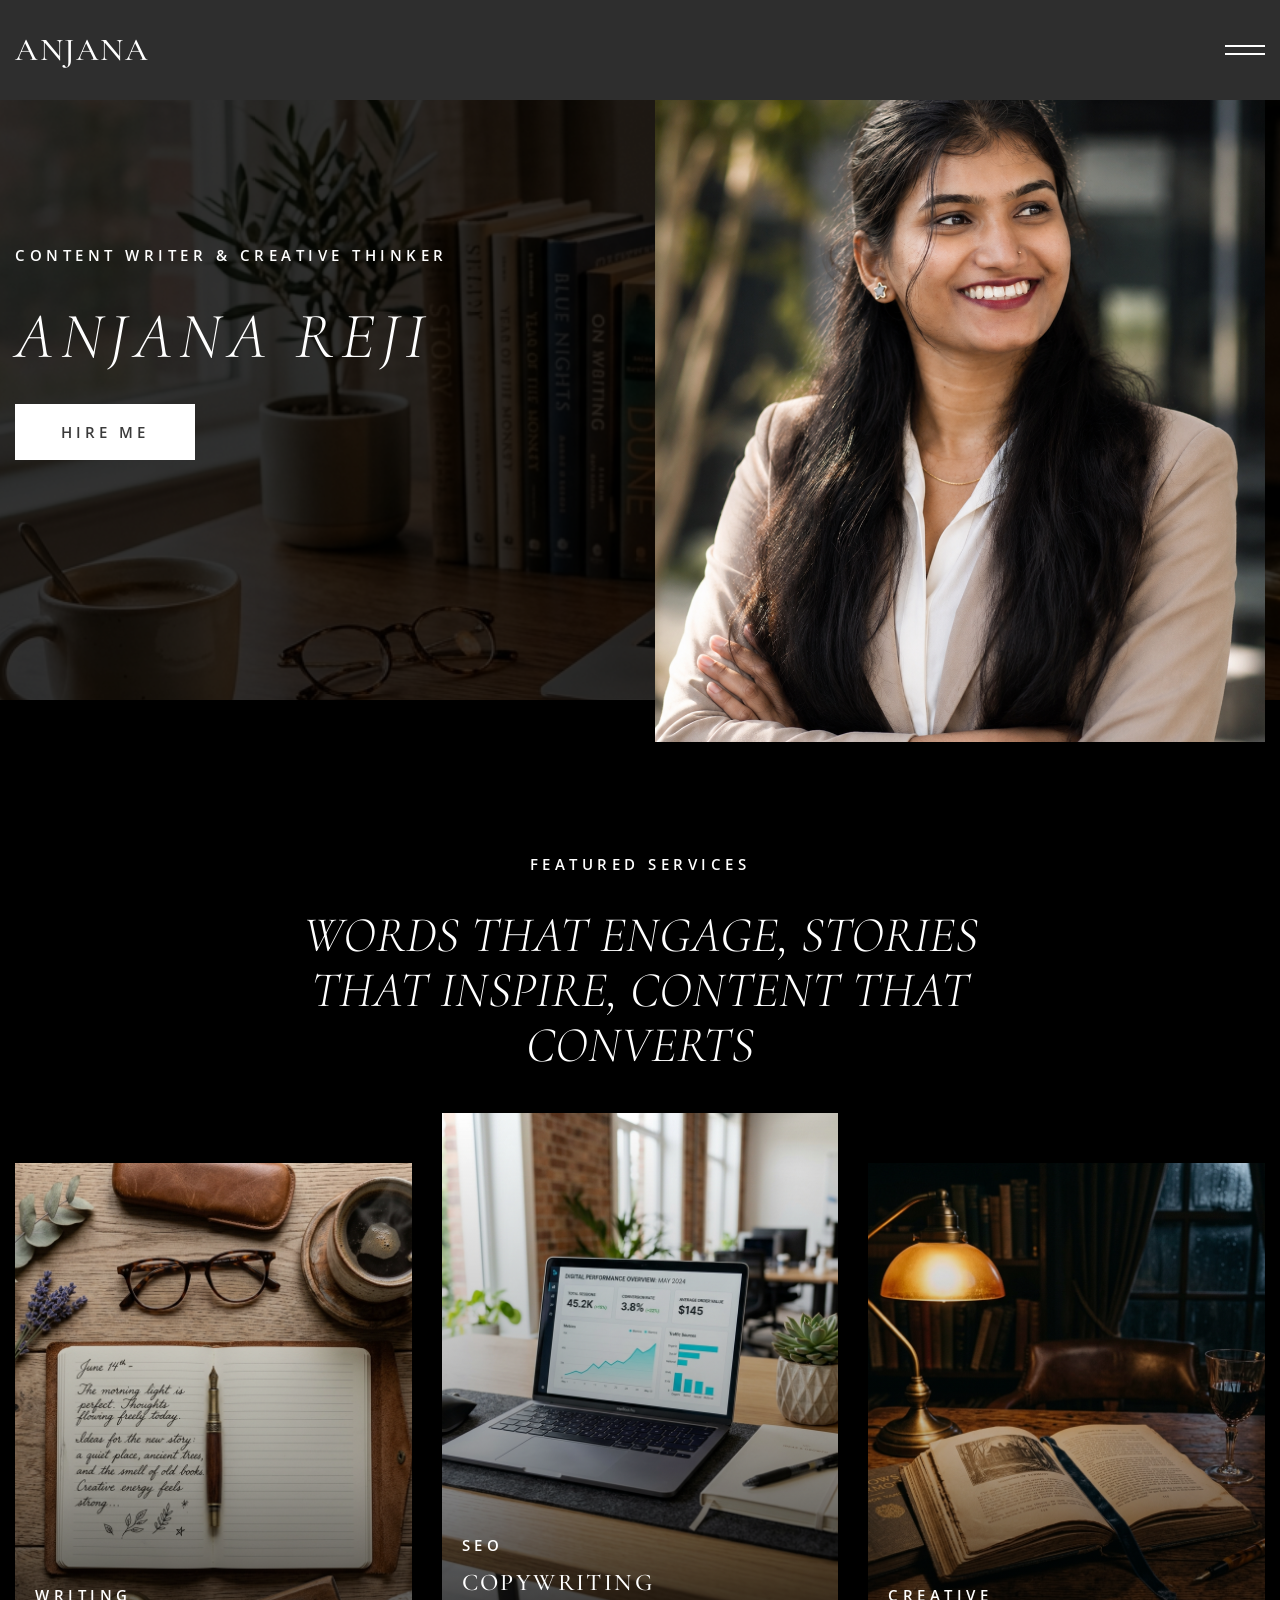
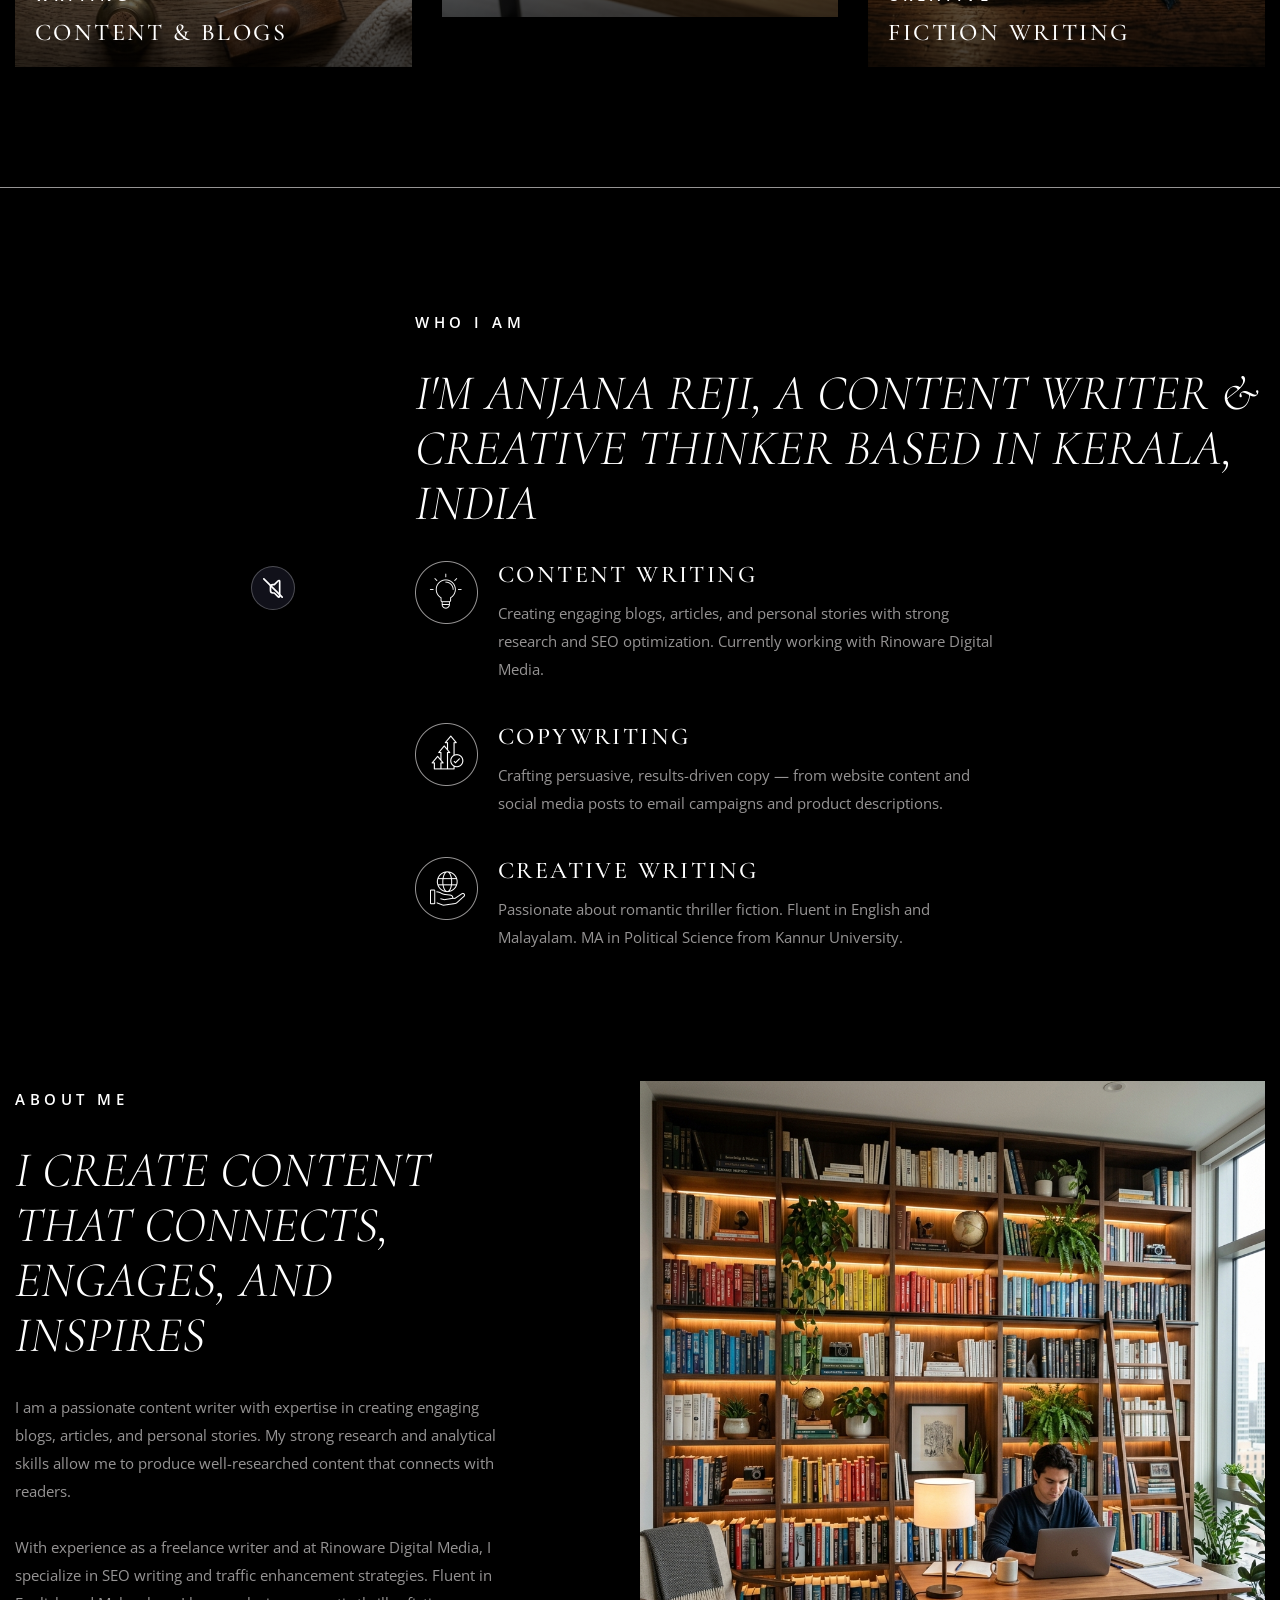
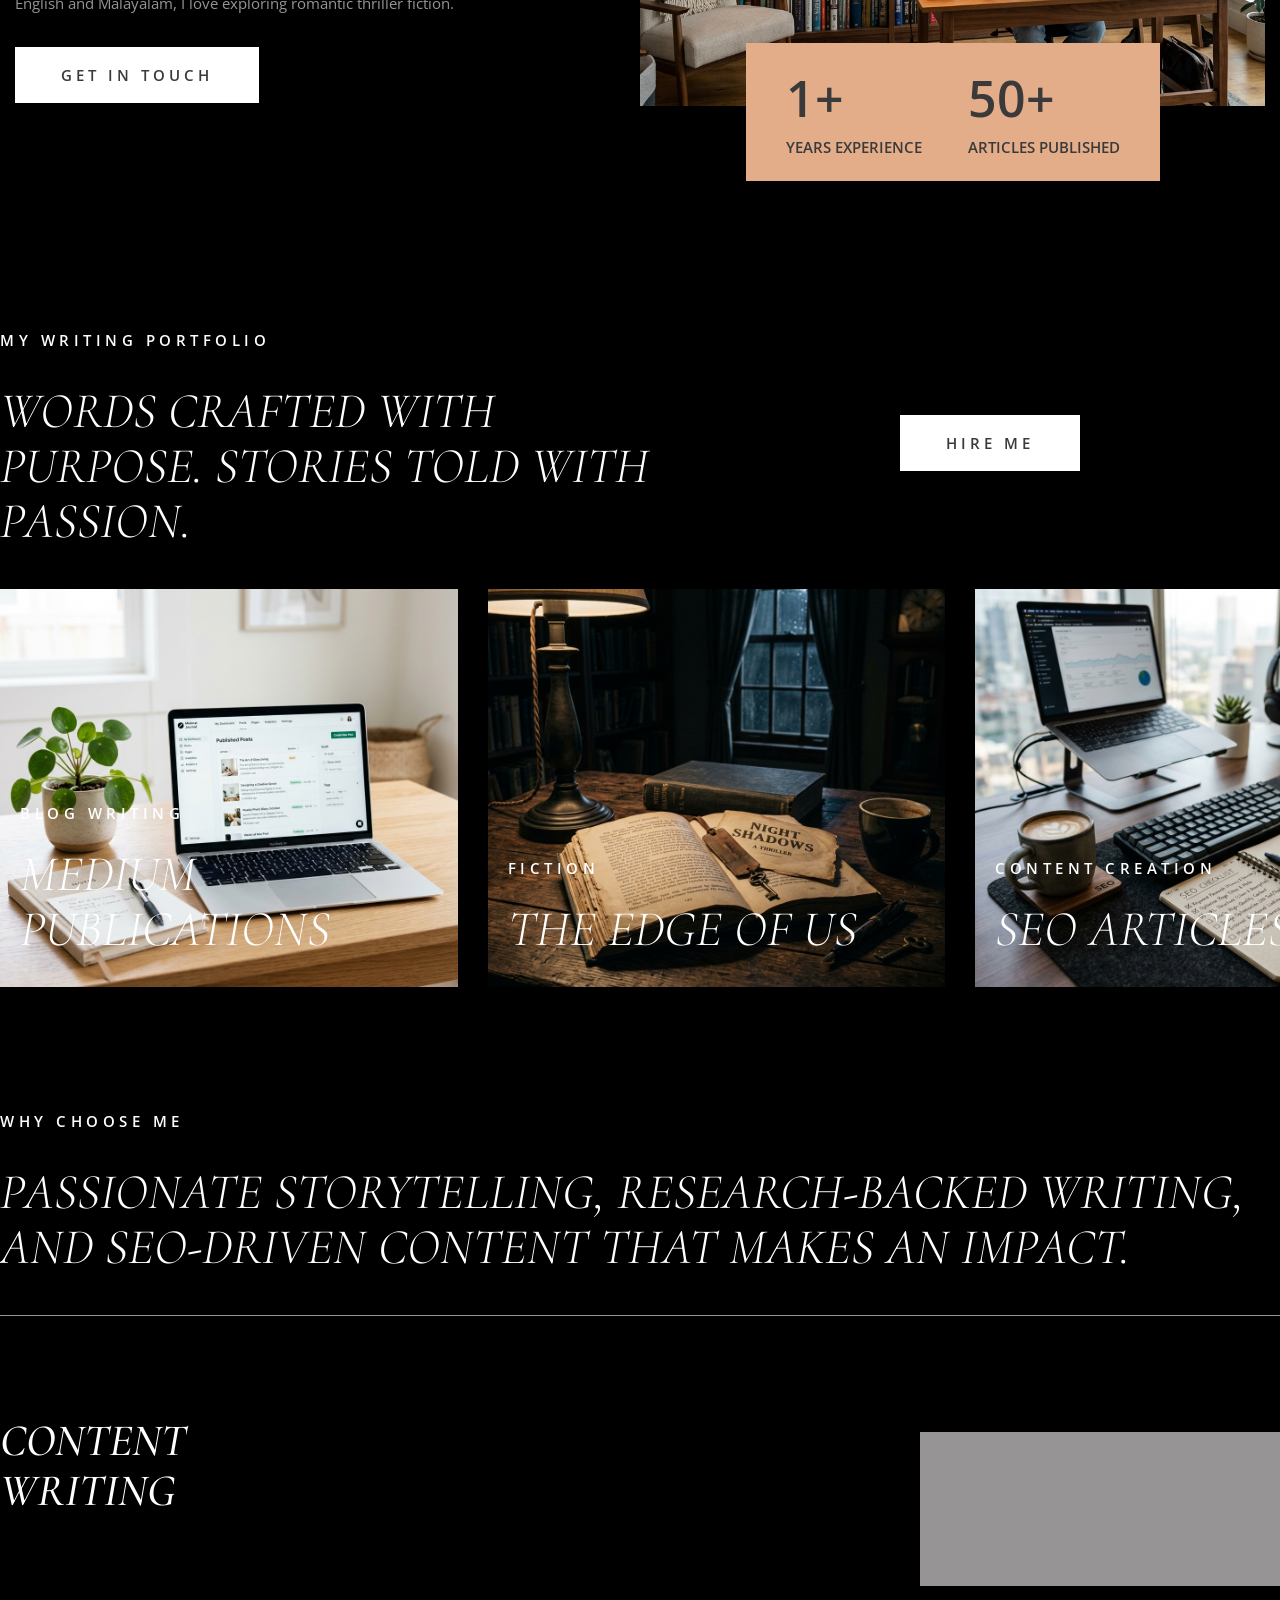
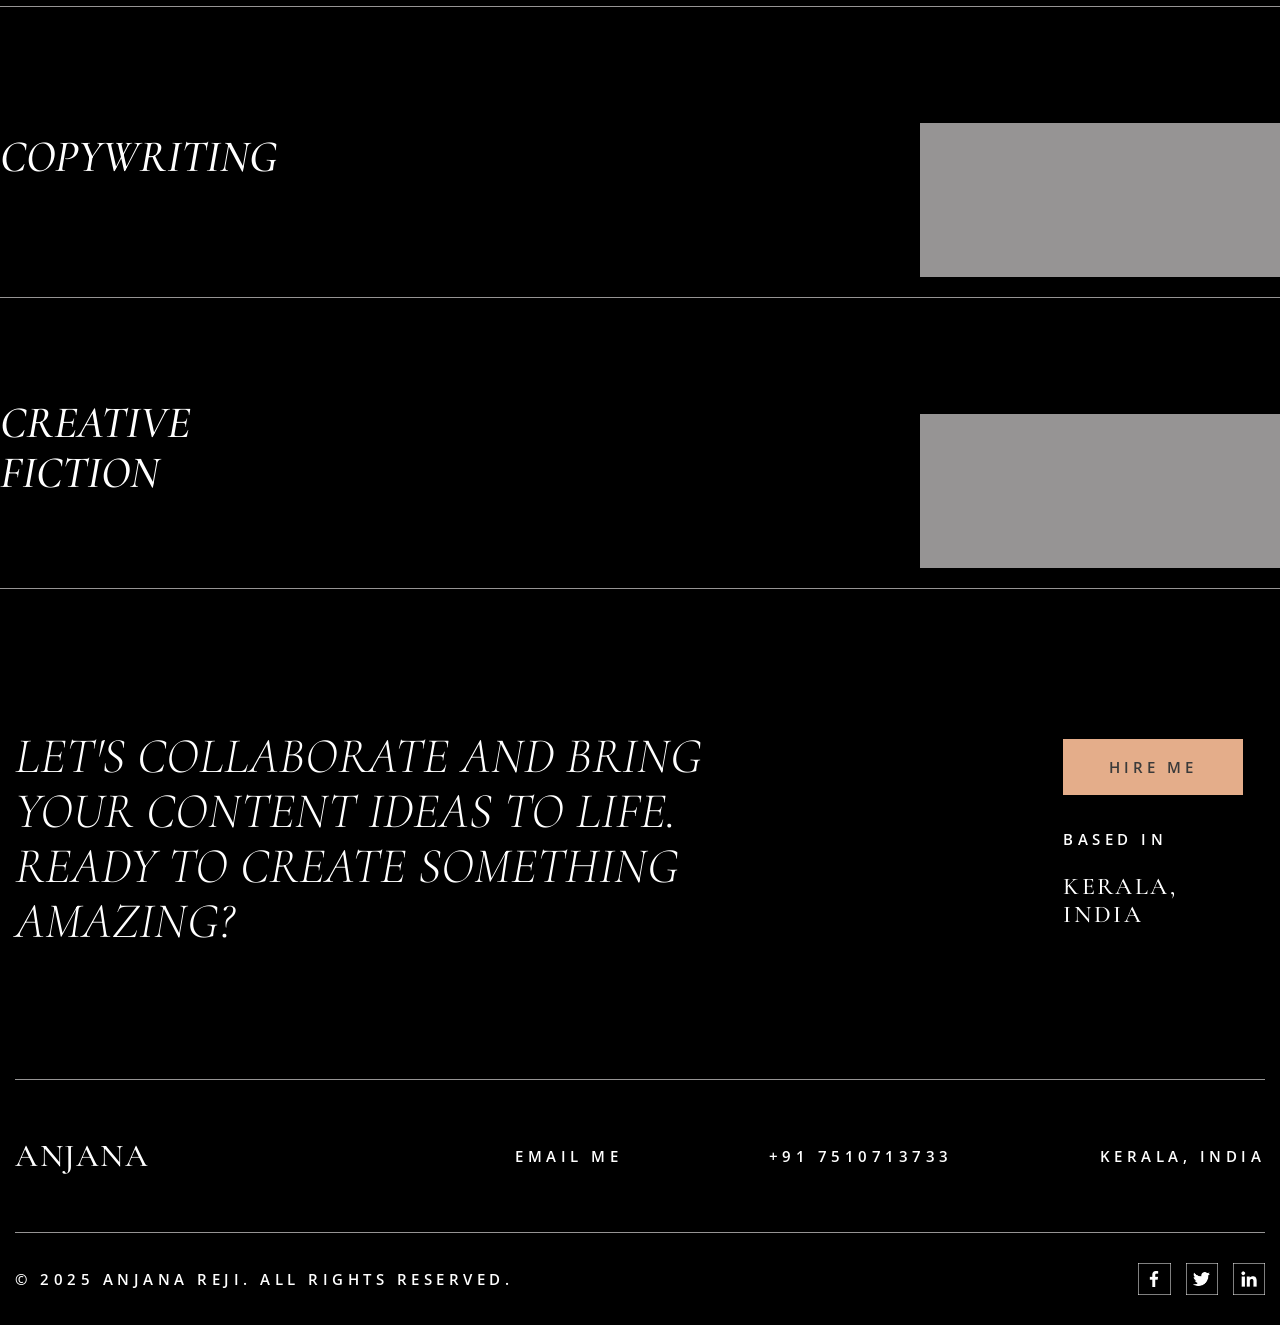
==== commit 81439a25: "chore: add Webflow shared CSS framework and link it in index.html" ====
--- a/index.html
+++ b/index.html
@@ -544,8 +544,7 @@
                           creating content at Rinoware Digital Media.
                         </div>
                       </div>
-                      <a href="mailto:anjanareji91@gmail.com" class="button-main change-button w-button">Get In
-                        Touch</a>
+                      <a href="mailto:anjanareji91@gmail.com" class="button-main button-bg-white w-button">Get In Touch</a>
                     </div>
                   </div>
                   <div class="creative-four-why-choose-list-image-block">
@@ -573,8 +572,7 @@
                           converts visitors into customers.
                         </div>
                       </div>
-                      <a href="mailto:anjanareji91@gmail.com" class="button-main change-button w-button">Get In
-                        Touch</a>
+                      <a href="mailto:anjanareji91@gmail.com" class="button-main button-bg-white w-button">Get In Touch</a>
                     </div>
                   </div>
                   <div class="creative-four-why-choose-list-image-block">
@@ -602,8 +600,7 @@
                           dialogue. Fluent in English and Malayalam.
                         </div>
                       </div>
-                      <a href="mailto:anjanareji91@gmail.com" class="button-main change-button w-button">Get In
-                        Touch</a>
+                      <a href="mailto:anjanareji91@gmail.com" class="button-main button-bg-white w-button">Get In Touch</a>
                     </div>
                   </div>
                   <div class="creative-four-why-choose-list-image-block">
--- a/css/zency.webflow.shared.067bbb6af.css
+++ b/css/zency.webflow.shared.067bbb6af.css
@@ -4993,6 +4993,7 @@
 
 .creative-four-feature-grid-block {
   position: relative;
+  overflow: hidden;
 }
 
 .creative-four-feature-grid-block.margin-bottom-fifty {
@@ -5001,6 +5002,14 @@
 
 .creative-four-feature-grid-block.margin-top-fifty {
   margin-top: 50px;
+}
+
+.creative-four-feature-grid-block img {
+  transition: transform 0.6s cubic-bezier(0.25, 1, 0.5, 1);
+}
+
+.creative-four-feature-grid-block:hover img {
+  transform: scale(1.08);
 }
 
 .creative-four-feature-grid-main {
@@ -5012,6 +5021,12 @@
   display: flex;
   position: absolute;
   inset: 0%;
+  background: linear-gradient(to top, rgba(0, 0, 0, 0.75) 0%, rgba(0, 0, 0, 0.3) 40%, rgba(0, 0, 0, 0) 100%);
+  transition: background 0.6s cubic-bezier(0.25, 1, 0.5, 1);
+}
+
+.creative-four-feature-grid-block:hover .creative-four-feature-grid-main {
+  background: linear-gradient(to top, rgba(0, 0, 0, 0.85) 0%, rgba(0, 0, 0, 0.45) 50%, rgba(0, 0, 0, 0.1) 100%);
 }
 
 .creative-four-divider {
@@ -5137,6 +5152,15 @@
 
 .creative-four-why-choose {
   padding-bottom: 120px;
+}
+
+.creative-four-why-choose .button-main.button-bg-white {
+  padding-left: 25px;
+  padding-right: 25px;
+  padding-top: 8px;
+  padding-bottom: 8px;
+  font-size: 0.8rem;
+  line-height: 1.5rem;
 }
 
 .creative-four-why-choose-text-block {
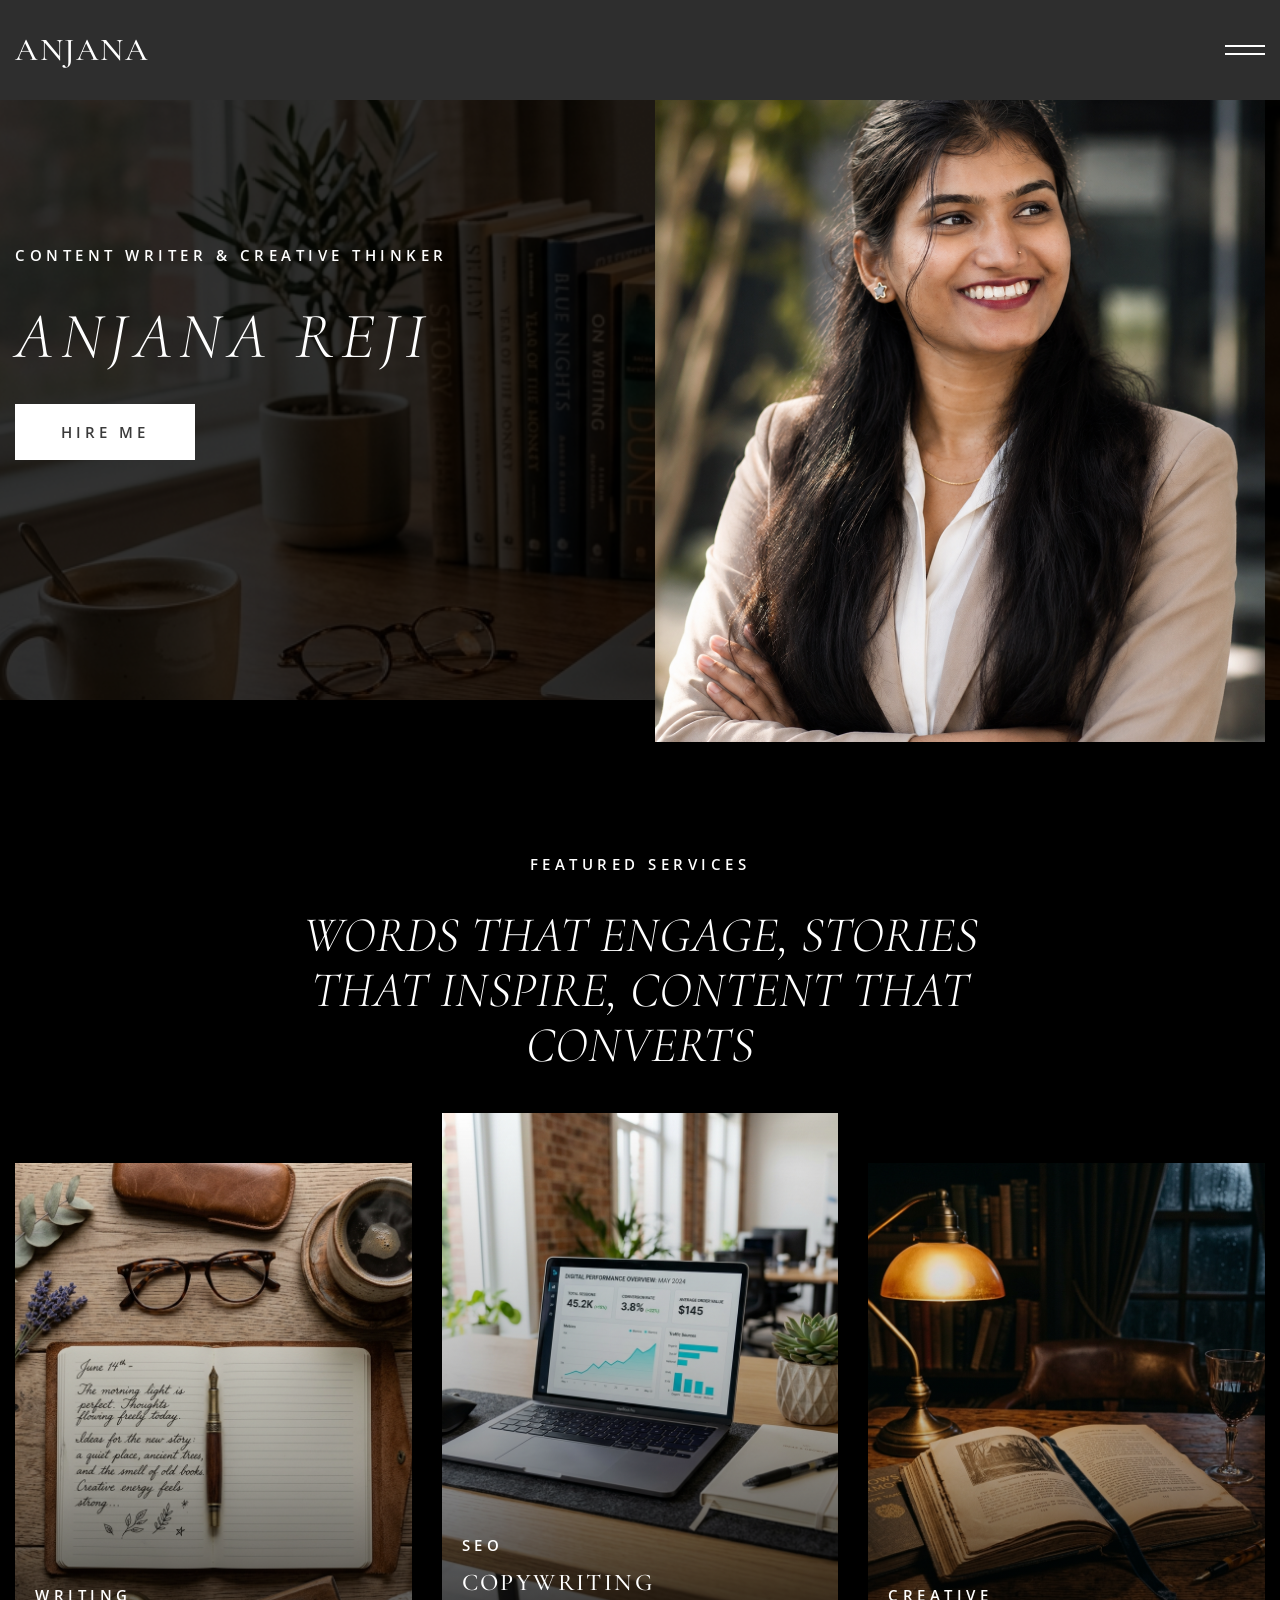
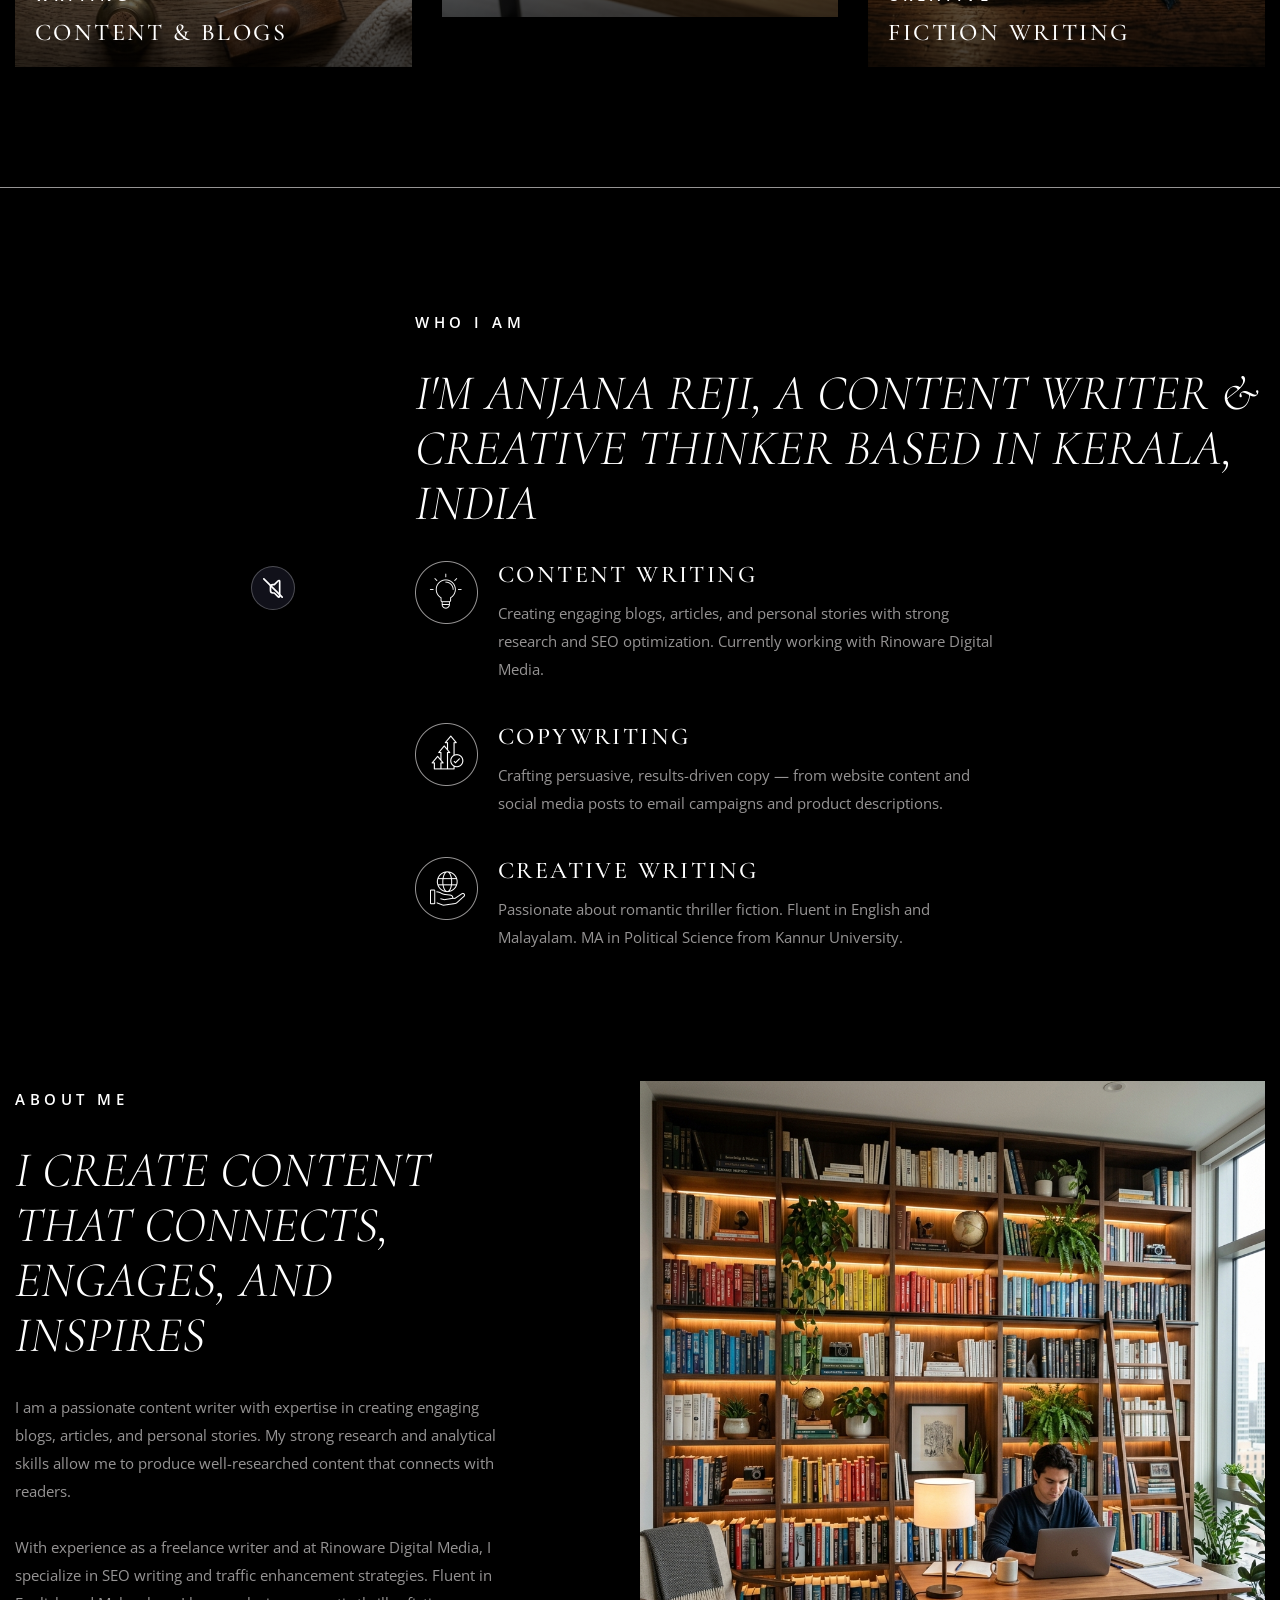
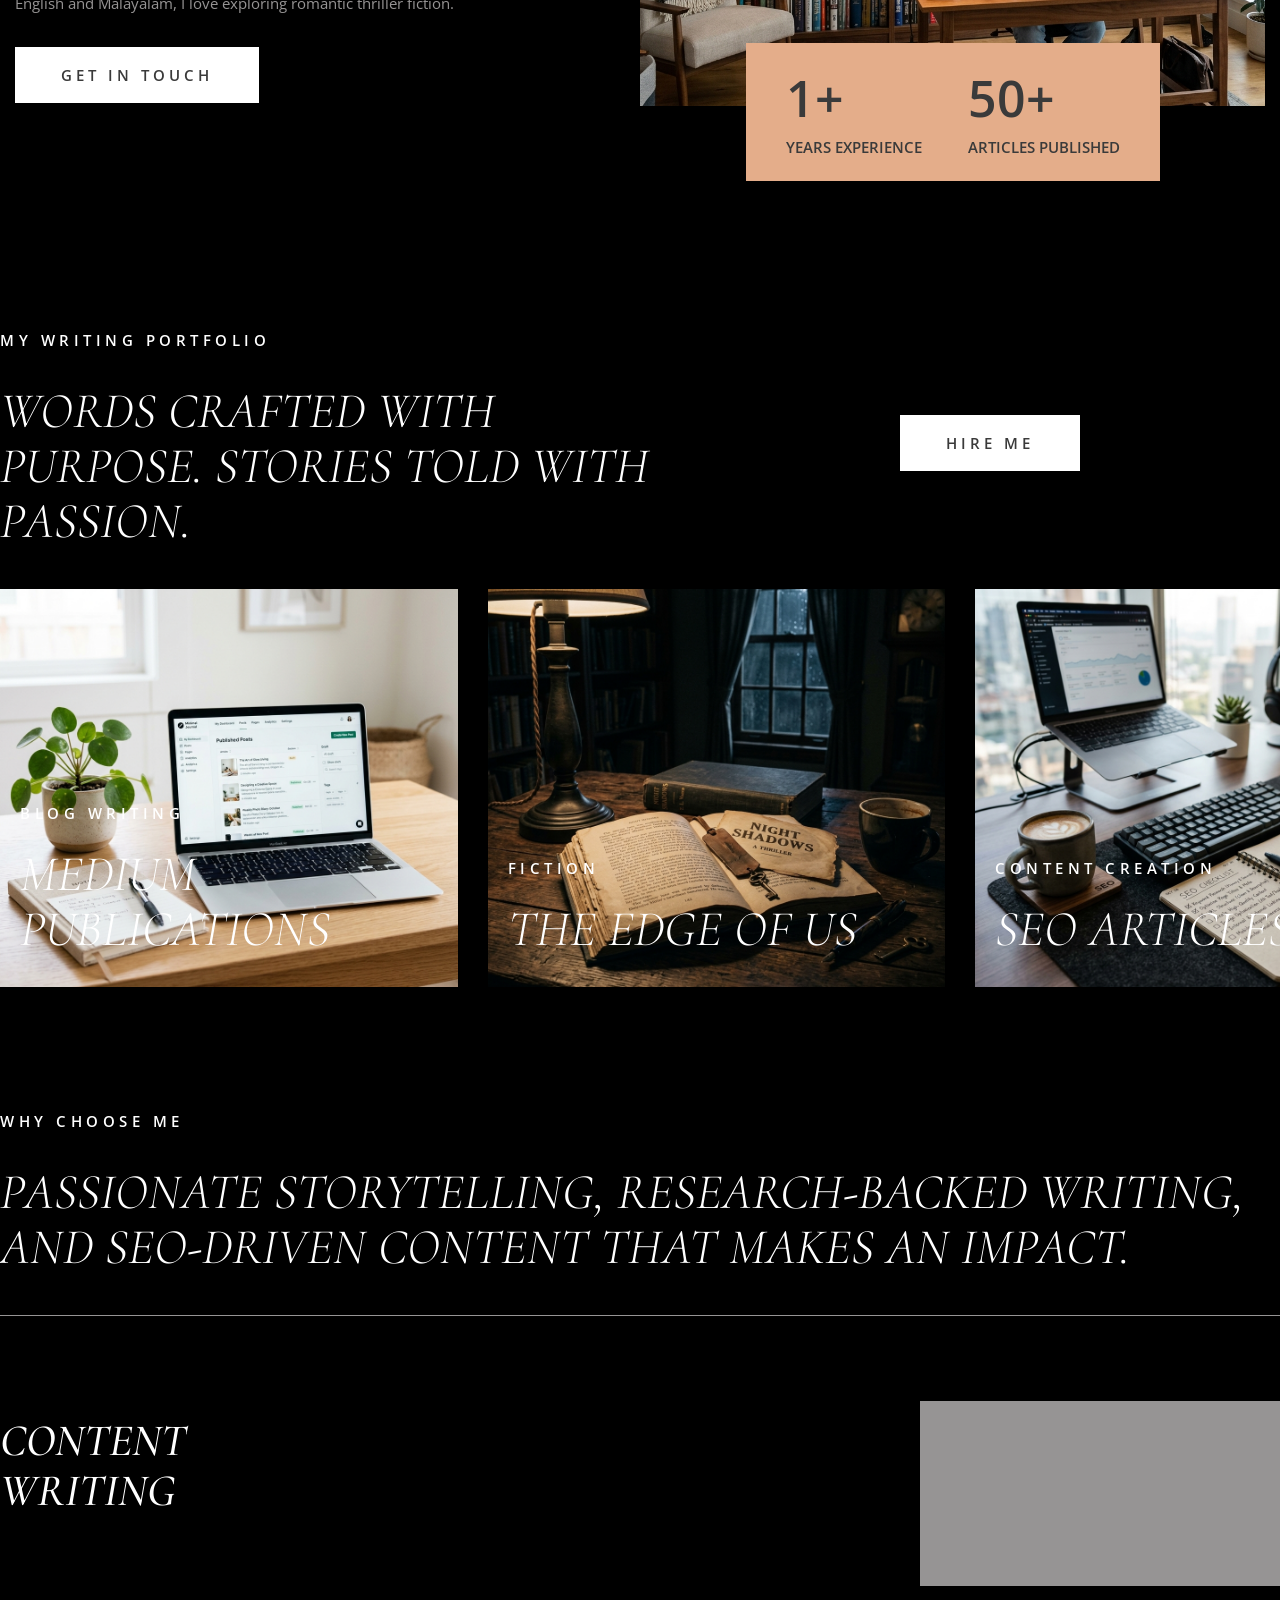
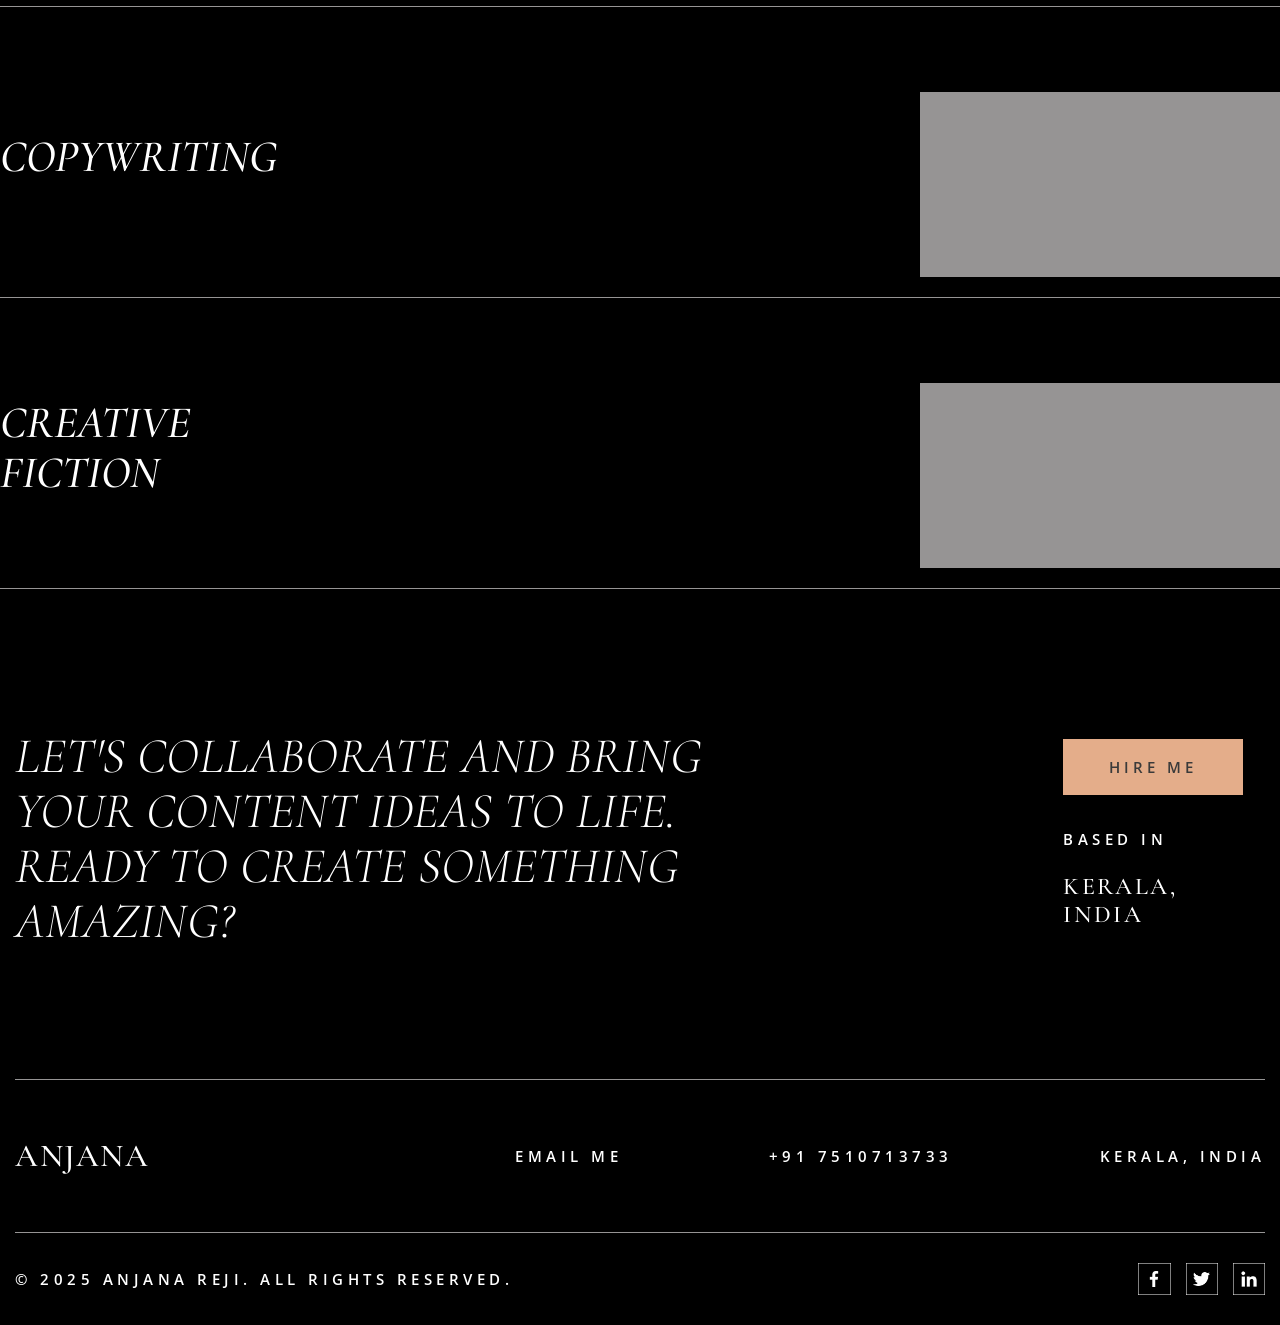
==== commit cf8857d3: "feat: implement premium animated dark splash screen and clean up video sound toggle logic" ====
--- a/index.html
+++ b/index.html
@@ -96,6 +96,75 @@
 </head>
 
 <body class="body">
+  <!-- Premium Dark Splash Screen -->
+  <div id="splash-screen" style="
+    position: fixed;
+    top: 0;
+    left: 0;
+    width: 100vw;
+    height: 100vh;
+    background-color: #000000;
+    display: flex;
+    flex-direction: column;
+    align-items: center;
+    justify-content: center;
+    z-index: 9999;
+    transition: opacity 0.8s cubic-bezier(0.77, 0, 0.175, 1), visibility 0.8s;
+    opacity: 1;
+    visibility: visible;
+  ">
+    <div id="splash-content" style="
+      text-align: center;
+      opacity: 0;
+      transform: translateY(25px);
+      transition: opacity 1.2s cubic-bezier(0.25, 1, 0.5, 1), transform 1.2s cubic-bezier(0.25, 1, 0.5, 1);
+    ">
+      <h1 style="
+        font-family: 'Cormorant Garamond', serif;
+        font-size: 3.5rem;
+        font-weight: 400;
+        color: #ffffff;
+        letter-spacing: 4px;
+        margin: 0 0 10px 0;
+        text-transform: uppercase;
+      ">Anjana Reji</h1>
+      <div style="
+        width: 60px;
+        height: 1px;
+        background-color: rgba(255, 255, 255, 0.25);
+        margin: 20px auto;
+      "></div>
+      <p style="
+        font-family: 'Open Sans', sans-serif;
+        font-size: 0.85rem;
+        font-weight: 600;
+        color: rgba(255, 255, 255, 0.55);
+        letter-spacing: 3px;
+        text-transform: uppercase;
+        margin: 0;
+      ">Content Writer &amp; Creative Thinker</p>
+      <!-- Premium Minimalist Loading Bar -->
+      <div style="
+        width: 120px;
+        height: 2px;
+        background-color: rgba(255, 255, 255, 0.1);
+        margin: 30px auto 0 auto;
+        border-radius: 1px;
+        overflow: hidden;
+        position: relative;
+      ">
+        <div id="splash-loader" style="
+          width: 0%;
+          height: 100%;
+          background-color: #ffffff;
+          position: absolute;
+          top: 0;
+          left: 0;
+          transition: width 1.7s cubic-bezier(0.1, 0.8, 0.25, 1);
+        "></div>
+      </div>
+    </div>
+  </div>
   <div class="cursor-wrapper">
     <div style="
           -webkit-transform: translate3d(0, 0, 0) scale3d(0, 0, 1) rotateX(0)
@@ -677,6 +746,7 @@
   <script src="js/webflow.083095e5.8fb4531034777647.js" type="text/javascript" crossorigin="anonymous"></script>
   <script>
     document.addEventListener("DOMContentLoaded", () => {
+      // About Video Sound Toggle
       const video = document.getElementById("about-video");
       const toggleBtn = document.getElementById("video-sound-toggle");
       const iconSvg = document.getElementById("sound-icon");
@@ -687,14 +757,12 @@
           e.stopPropagation();
           if (video.muted) {
             video.muted = false;
-            // Show unmuted speaker icon
             iconSvg.innerHTML = `
                 <polygon points="11 5 6 9 2 9 2 15 6 15 11 19 11 5" fill="none" stroke="currentColor" stroke-width="2" stroke-linecap="round" stroke-linejoin="round"></polygon>
                 <path d="M19.07 4.93a10 10 0 0 1 0 14.14M15.54 8.46a5 5 0 0 1 0 7.07" fill="none" stroke="currentColor" stroke-width="2" stroke-linecap="round" stroke-linejoin="round"></path>
               `;
           } else {
             video.muted = true;
-            // Show muted speaker icon
             iconSvg.innerHTML = `
                 <line x1="1" y1="1" x2="23" y2="23" fill="none" stroke="currentColor" stroke-width="2" stroke-linecap="round" stroke-linejoin="round"></line>
                 <path d="M9 9v6a3 3 0 0 0 3 3h1.586l4.707 4.707A1 1 0 0 0 20 22V4a1 1 0 0 0-1.707-.707L13.586 8H12a3 3 0 0 0-3 3z" fill="none" stroke="currentColor" stroke-width="2" stroke-linecap="round" stroke-linejoin="round"></path>
@@ -702,6 +770,32 @@
           }
         });
       }
+
+      // Premium Splash Screen Logic
+      const splash = document.getElementById("splash-screen");
+      const splashContent = document.getElementById("splash-content");
+      const splashLoader = document.getElementById("splash-loader");
+
+      if (splash && splashContent) {
+        // Fade in logo & text shortly after DOM load
+        setTimeout(() => {
+          splashContent.style.opacity = "1";
+          splashContent.style.transform = "translateY(0)";
+        }, 150);
+
+        // Fill the progress bar
+        setTimeout(() => {
+          if (splashLoader) {
+            splashLoader.style.width = "100%";
+          }
+        }, 200);
+
+        // Smoothly fade out the entire splash screen
+        setTimeout(() => {
+          splash.style.opacity = "0";
+          splash.style.visibility = "hidden";
+        }, 2000);
+      }
     });
   </script>
 </body>
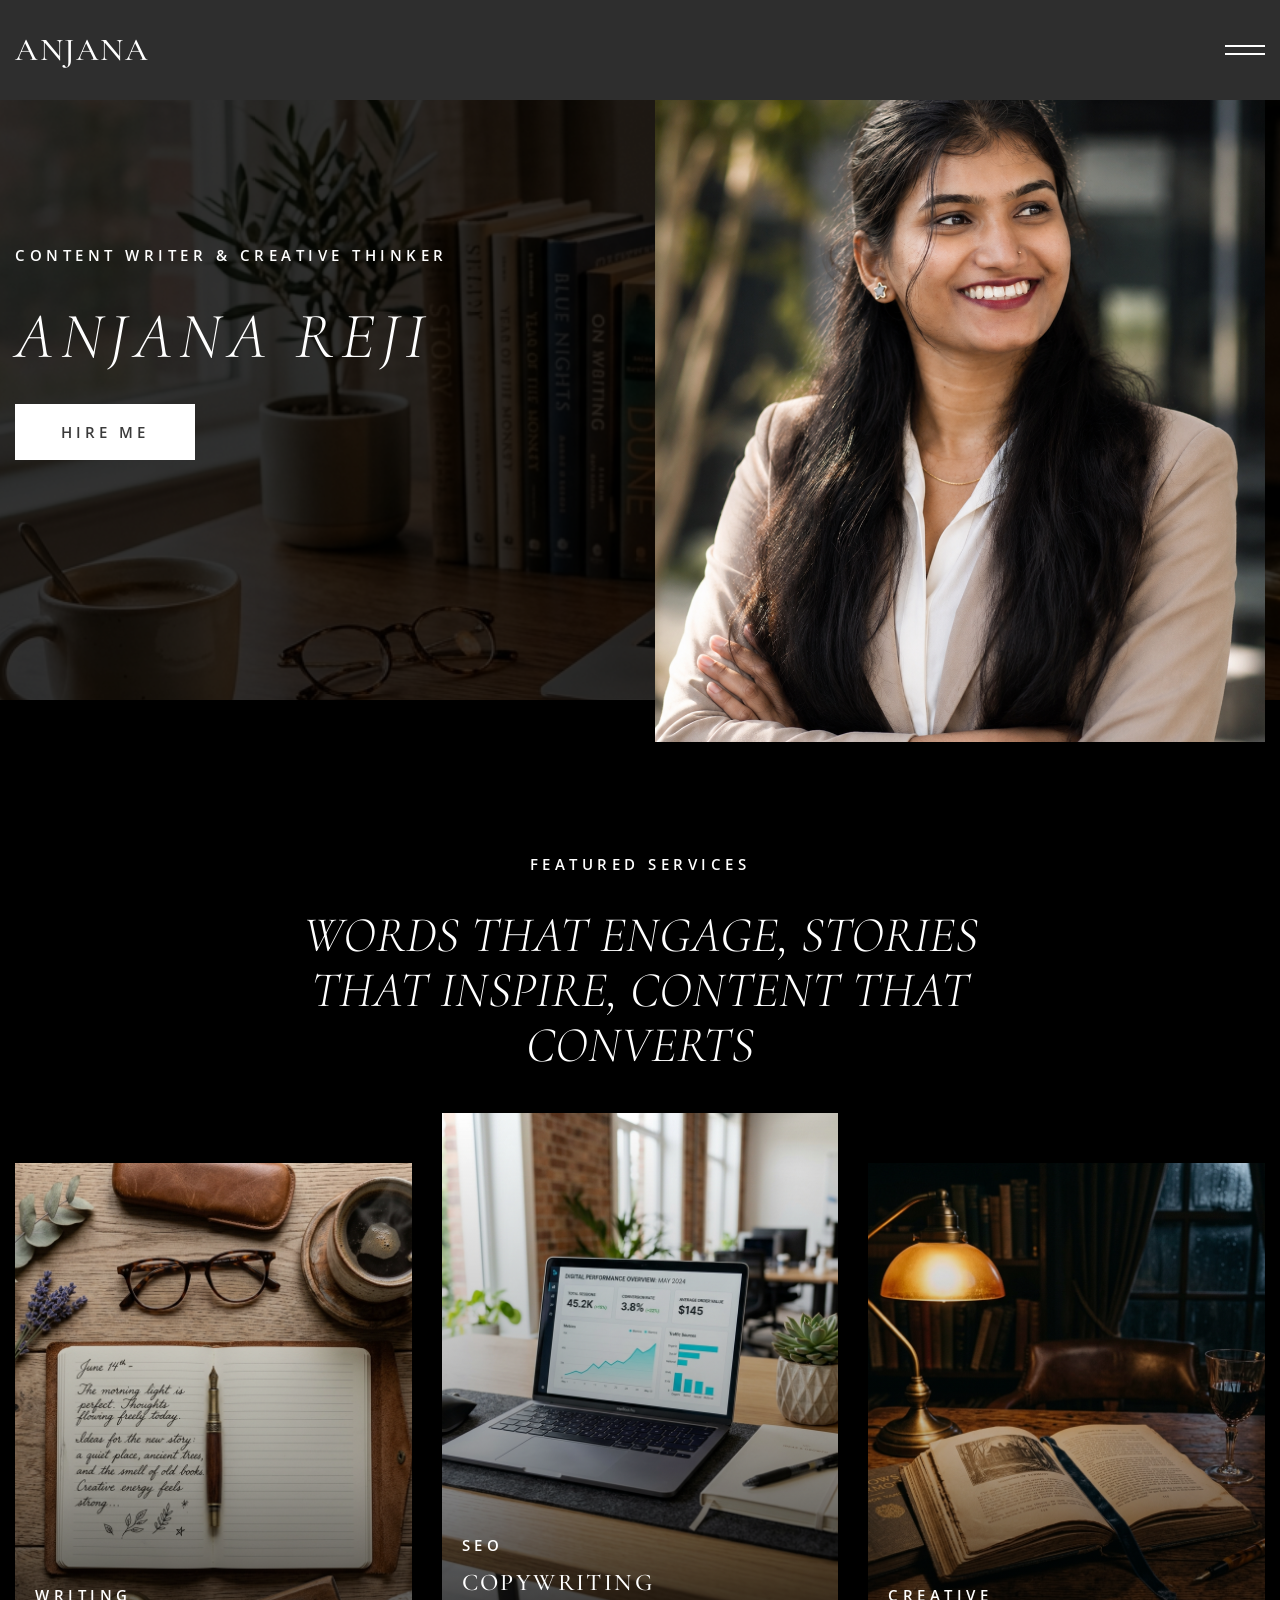
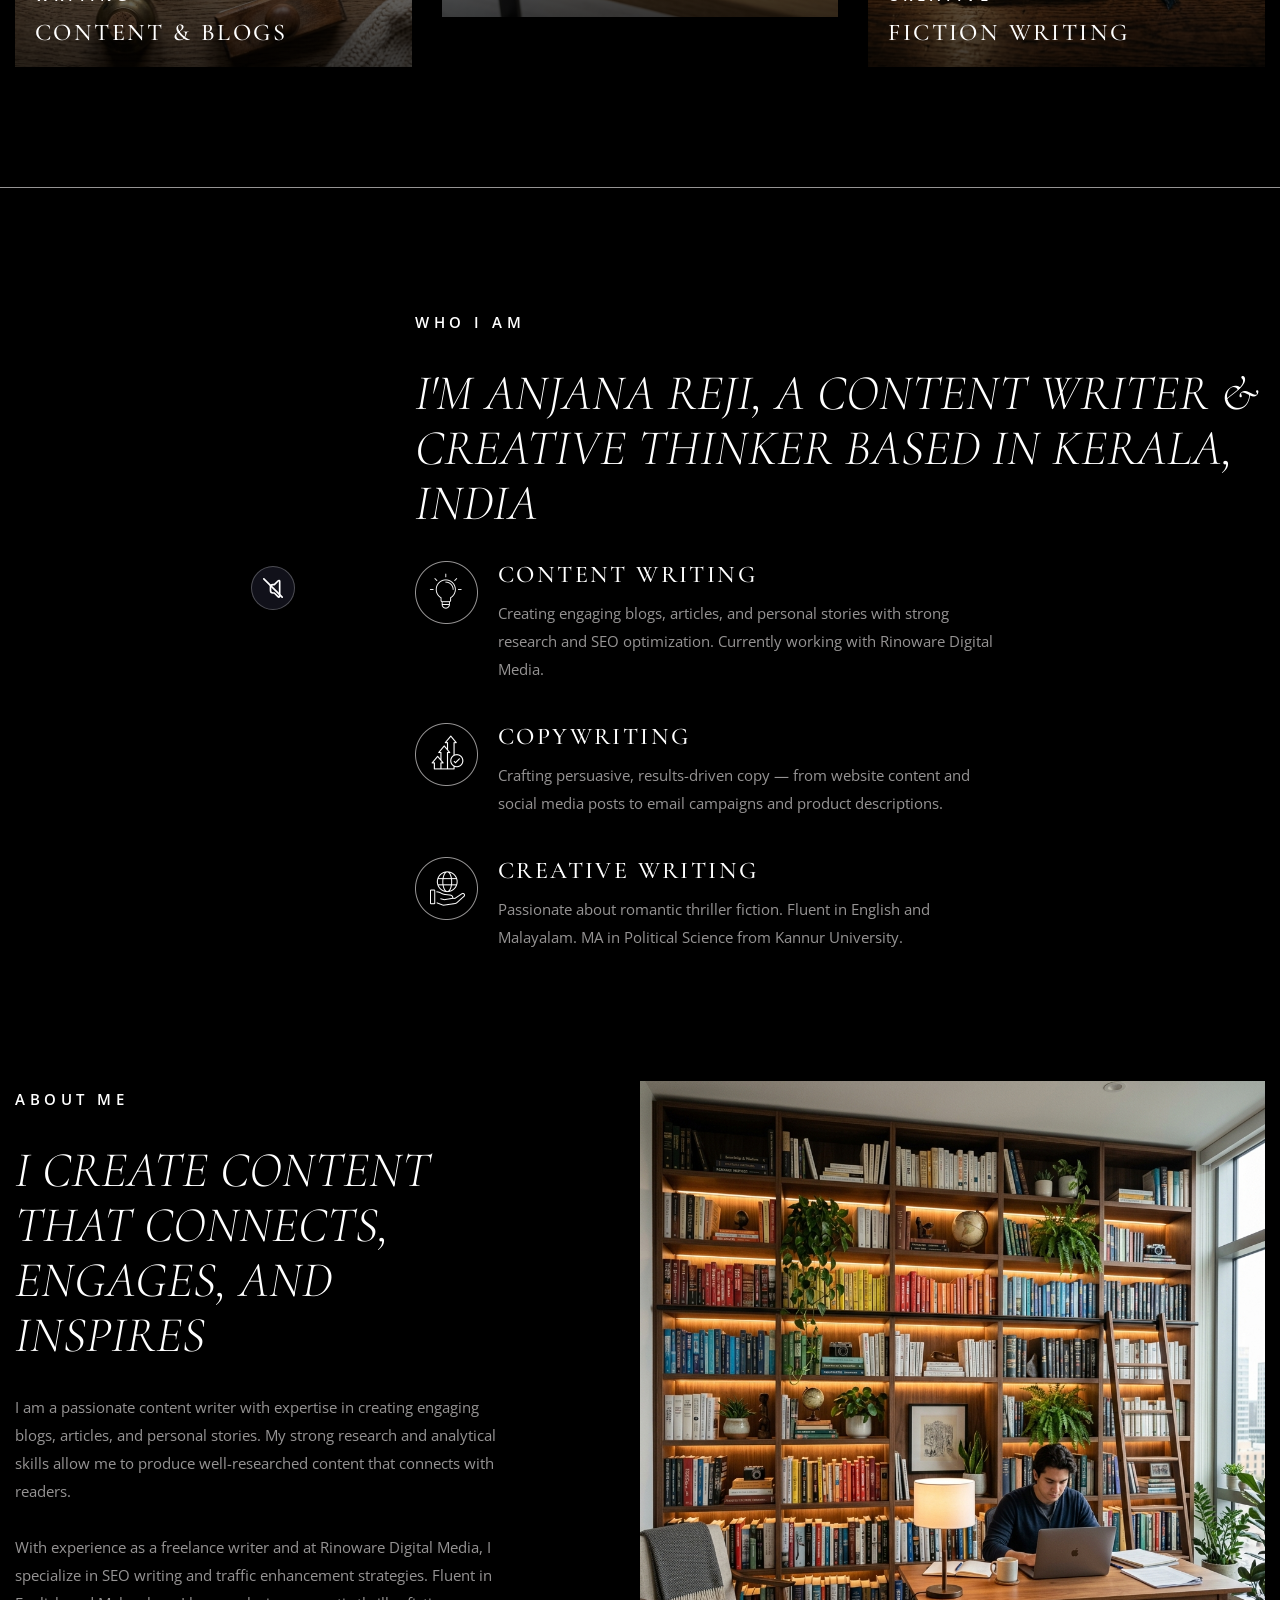
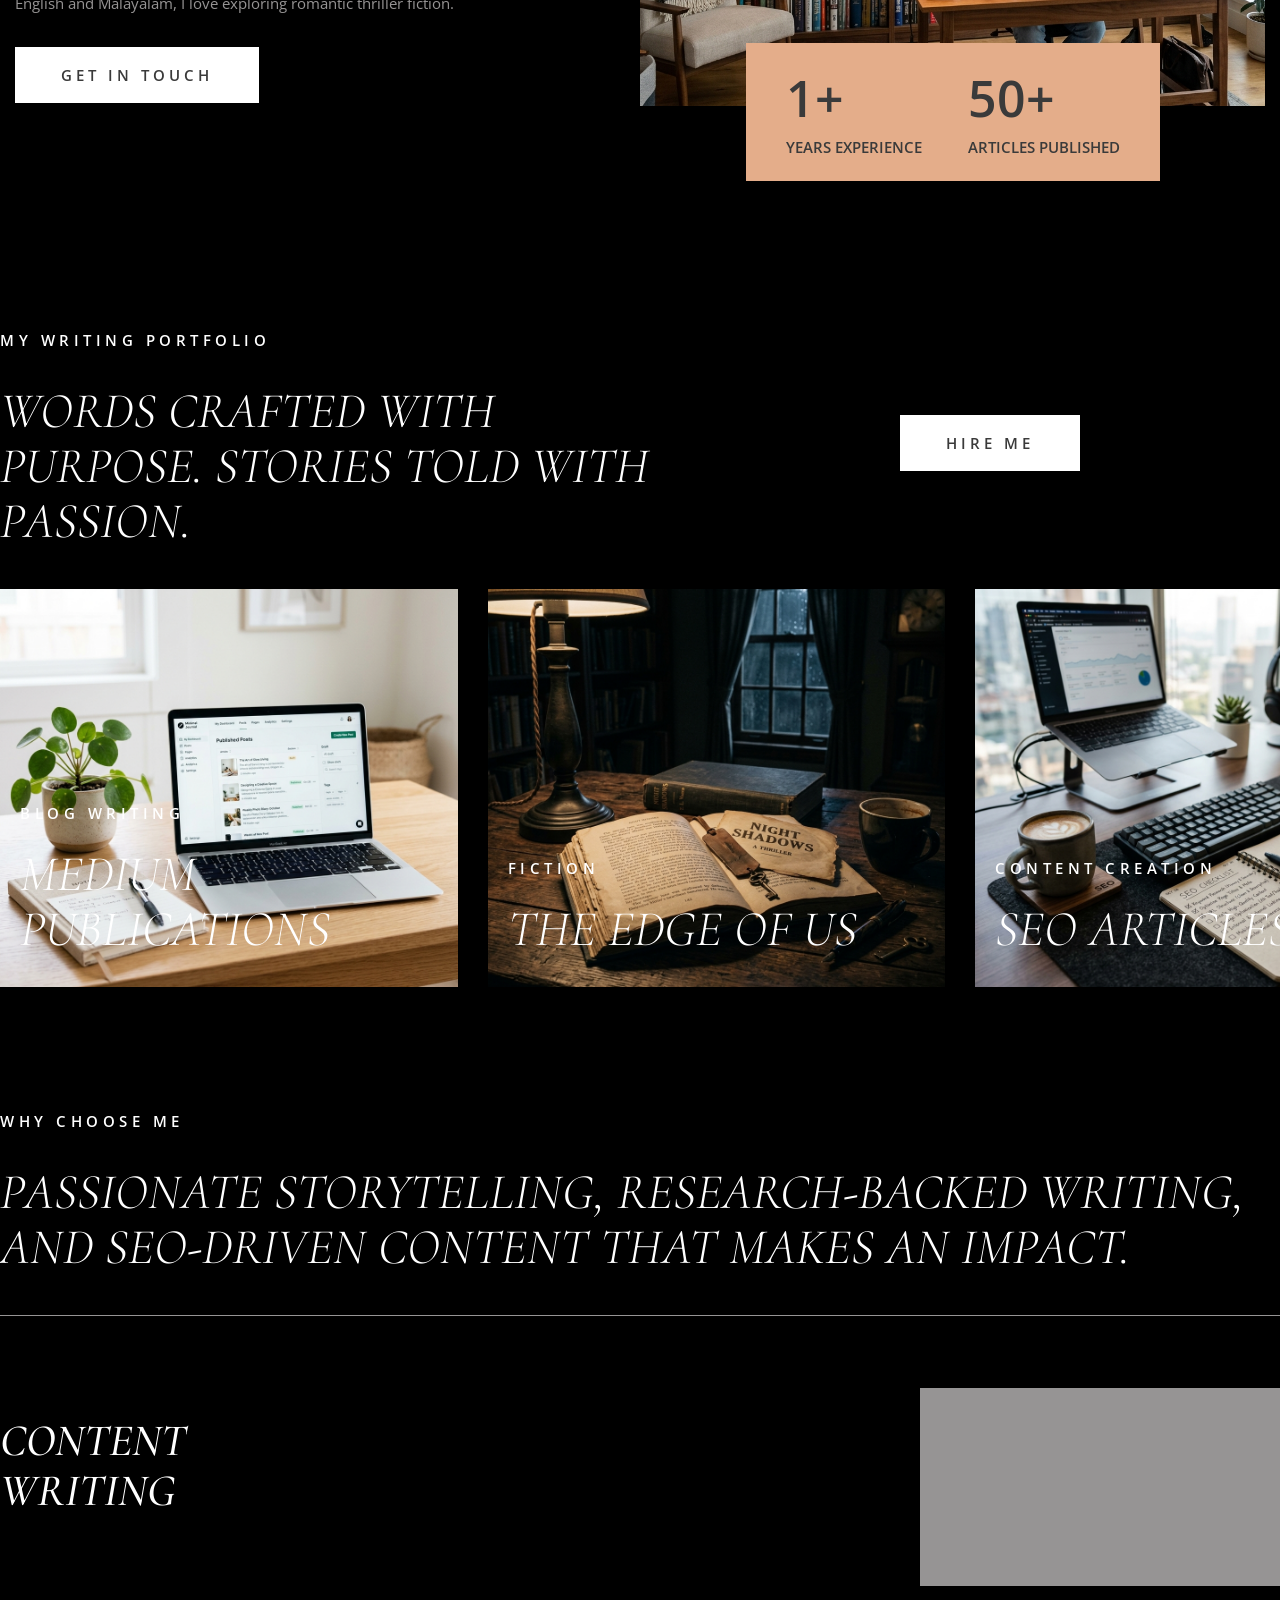
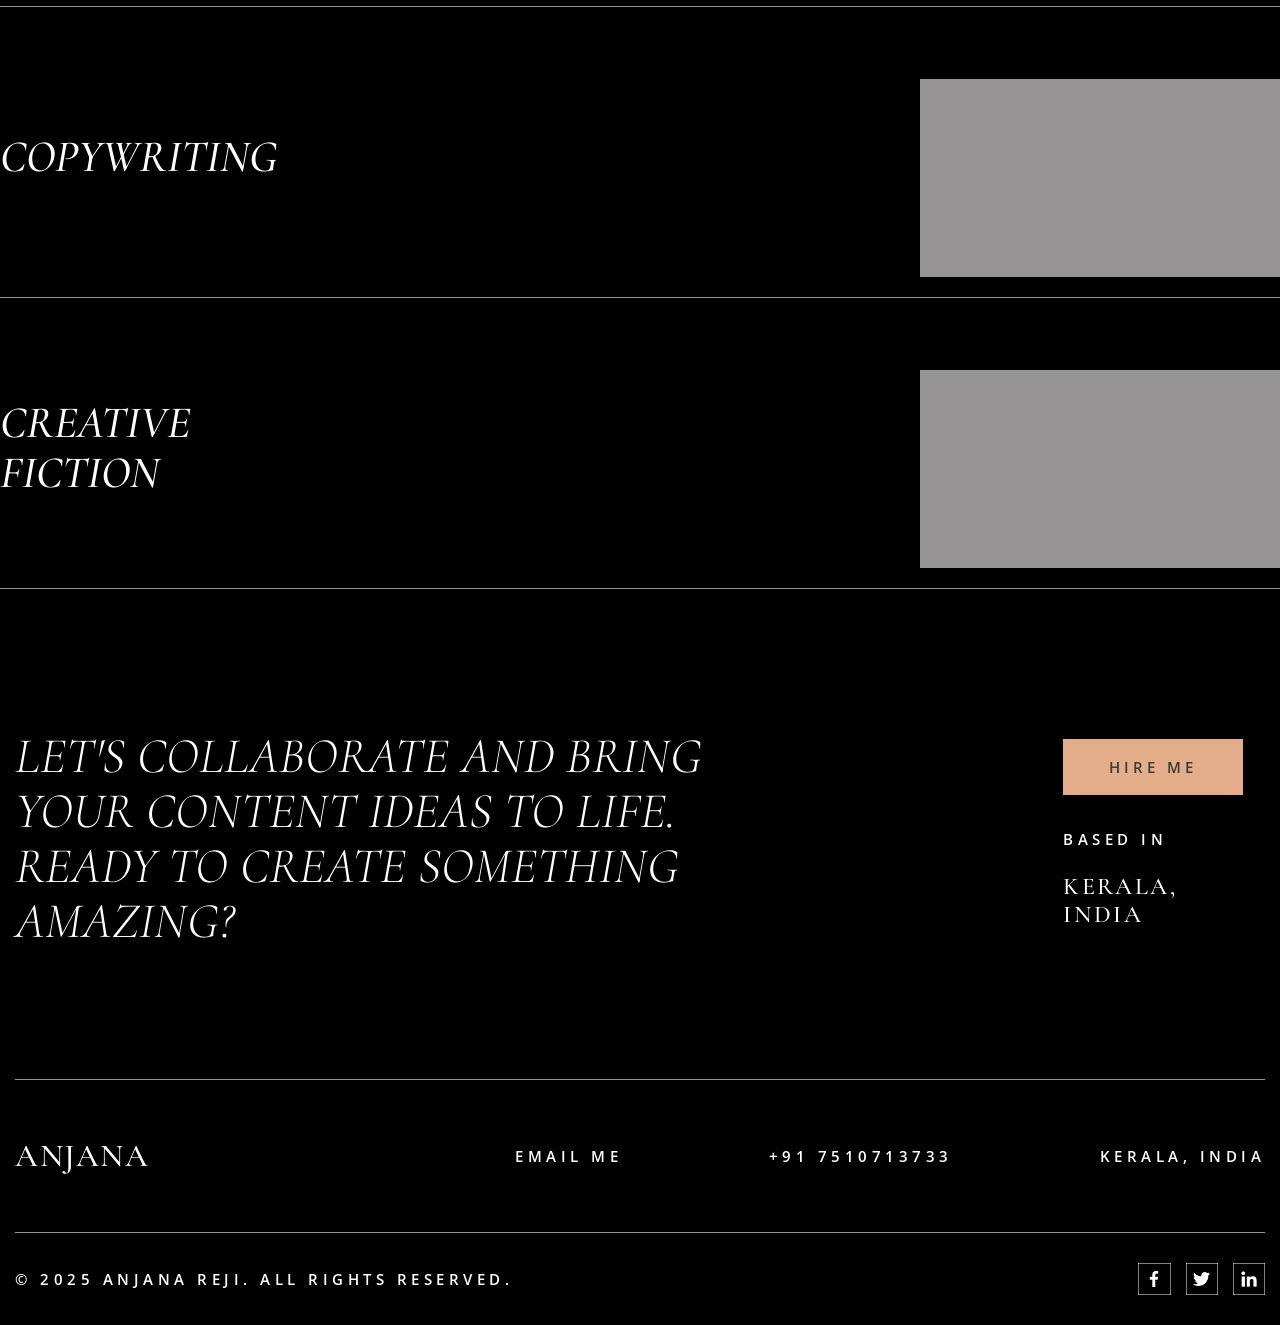
==== commit ea790e79: "fix: increase splash screen z-index and disable body scrolling during loading animation" ====
--- a/index.html
+++ b/index.html
@@ -108,7 +108,7 @@
     flex-direction: column;
     align-items: center;
     justify-content: center;
-    z-index: 9999;
+    z-index: 999999;
     transition: opacity 0.8s cubic-bezier(0.77, 0, 0.175, 1), visibility 0.8s;
     opacity: 1;
     visibility: visible;
@@ -777,6 +777,9 @@
       const splashLoader = document.getElementById("splash-loader");
 
       if (splash && splashContent) {
+        // Lock body scroll during splash screen
+        document.body.style.overflow = "hidden";
+
         // Fade in logo & text shortly after DOM load
         setTimeout(() => {
           splashContent.style.opacity = "1";
@@ -794,6 +797,8 @@
         setTimeout(() => {
           splash.style.opacity = "0";
           splash.style.visibility = "hidden";
+          // Restore body scroll after splash fades out
+          document.body.style.overflow = "";
         }, 2000);
       }
     });
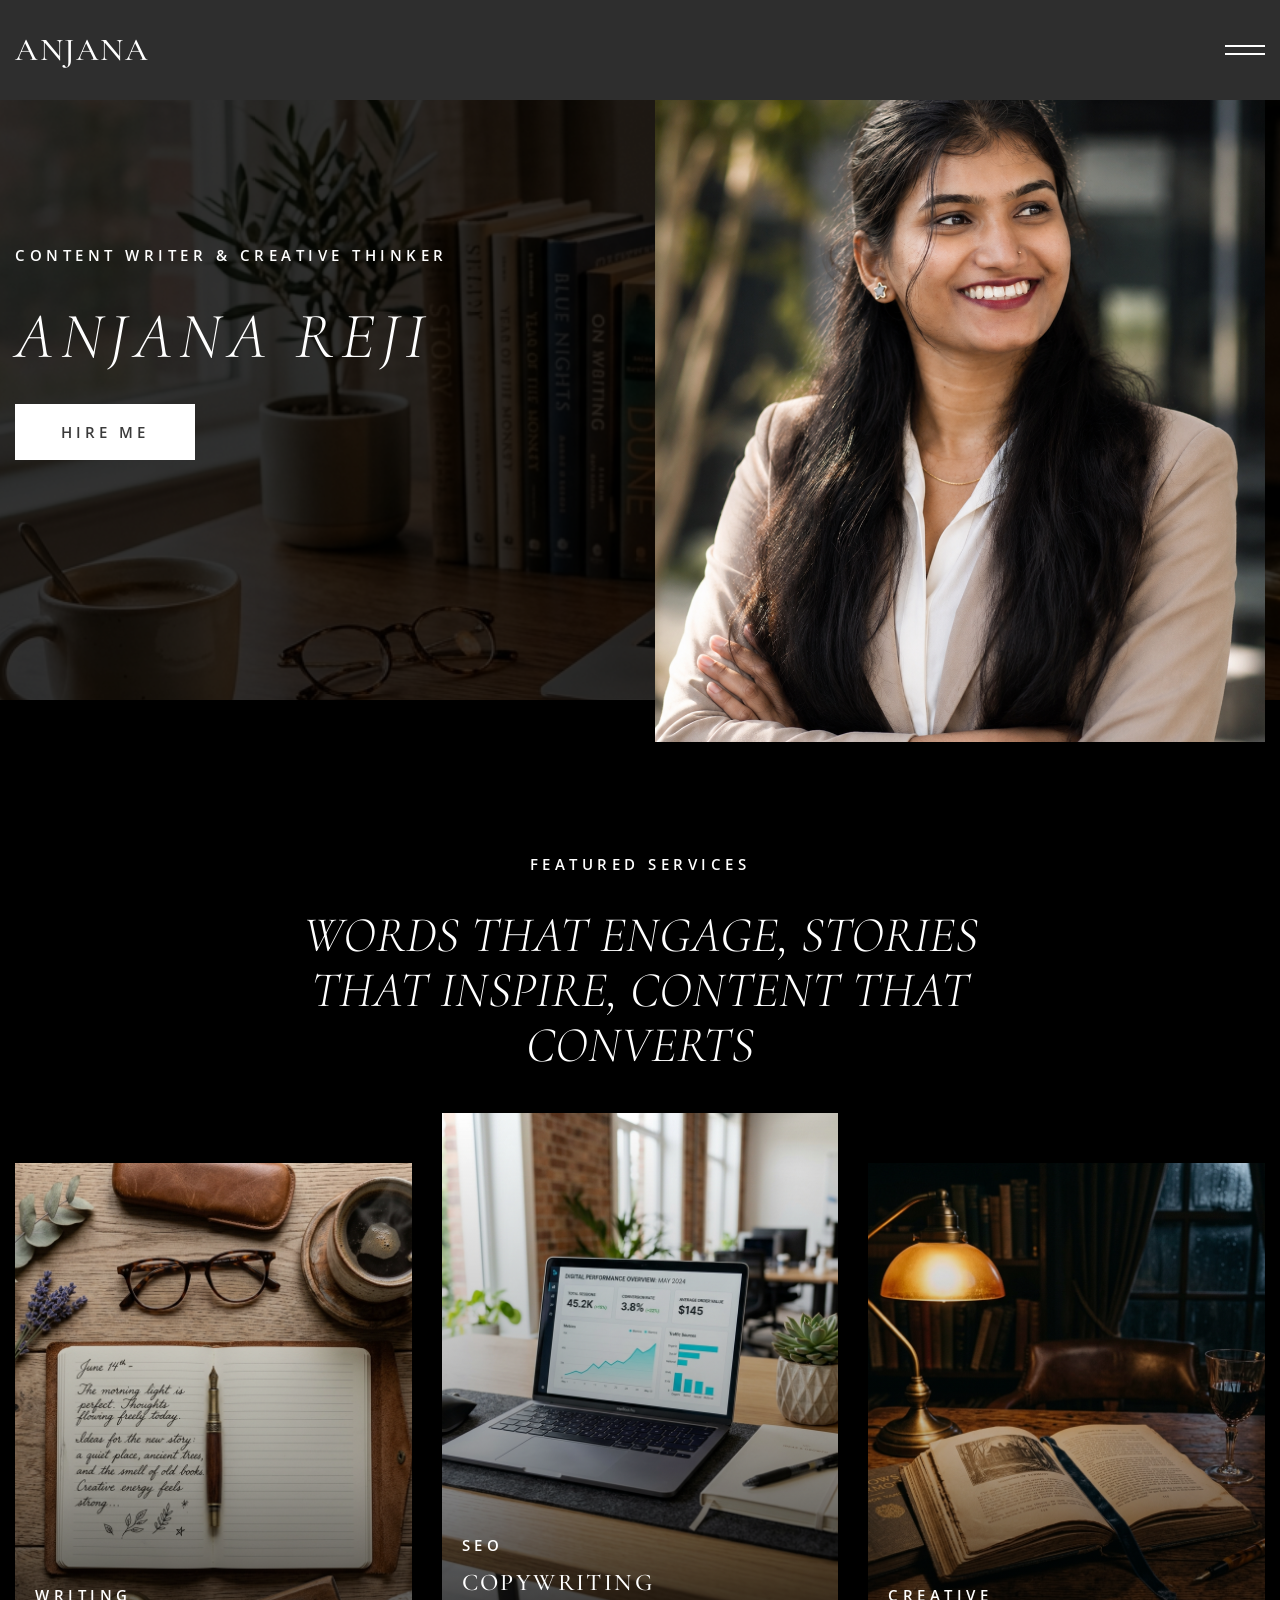
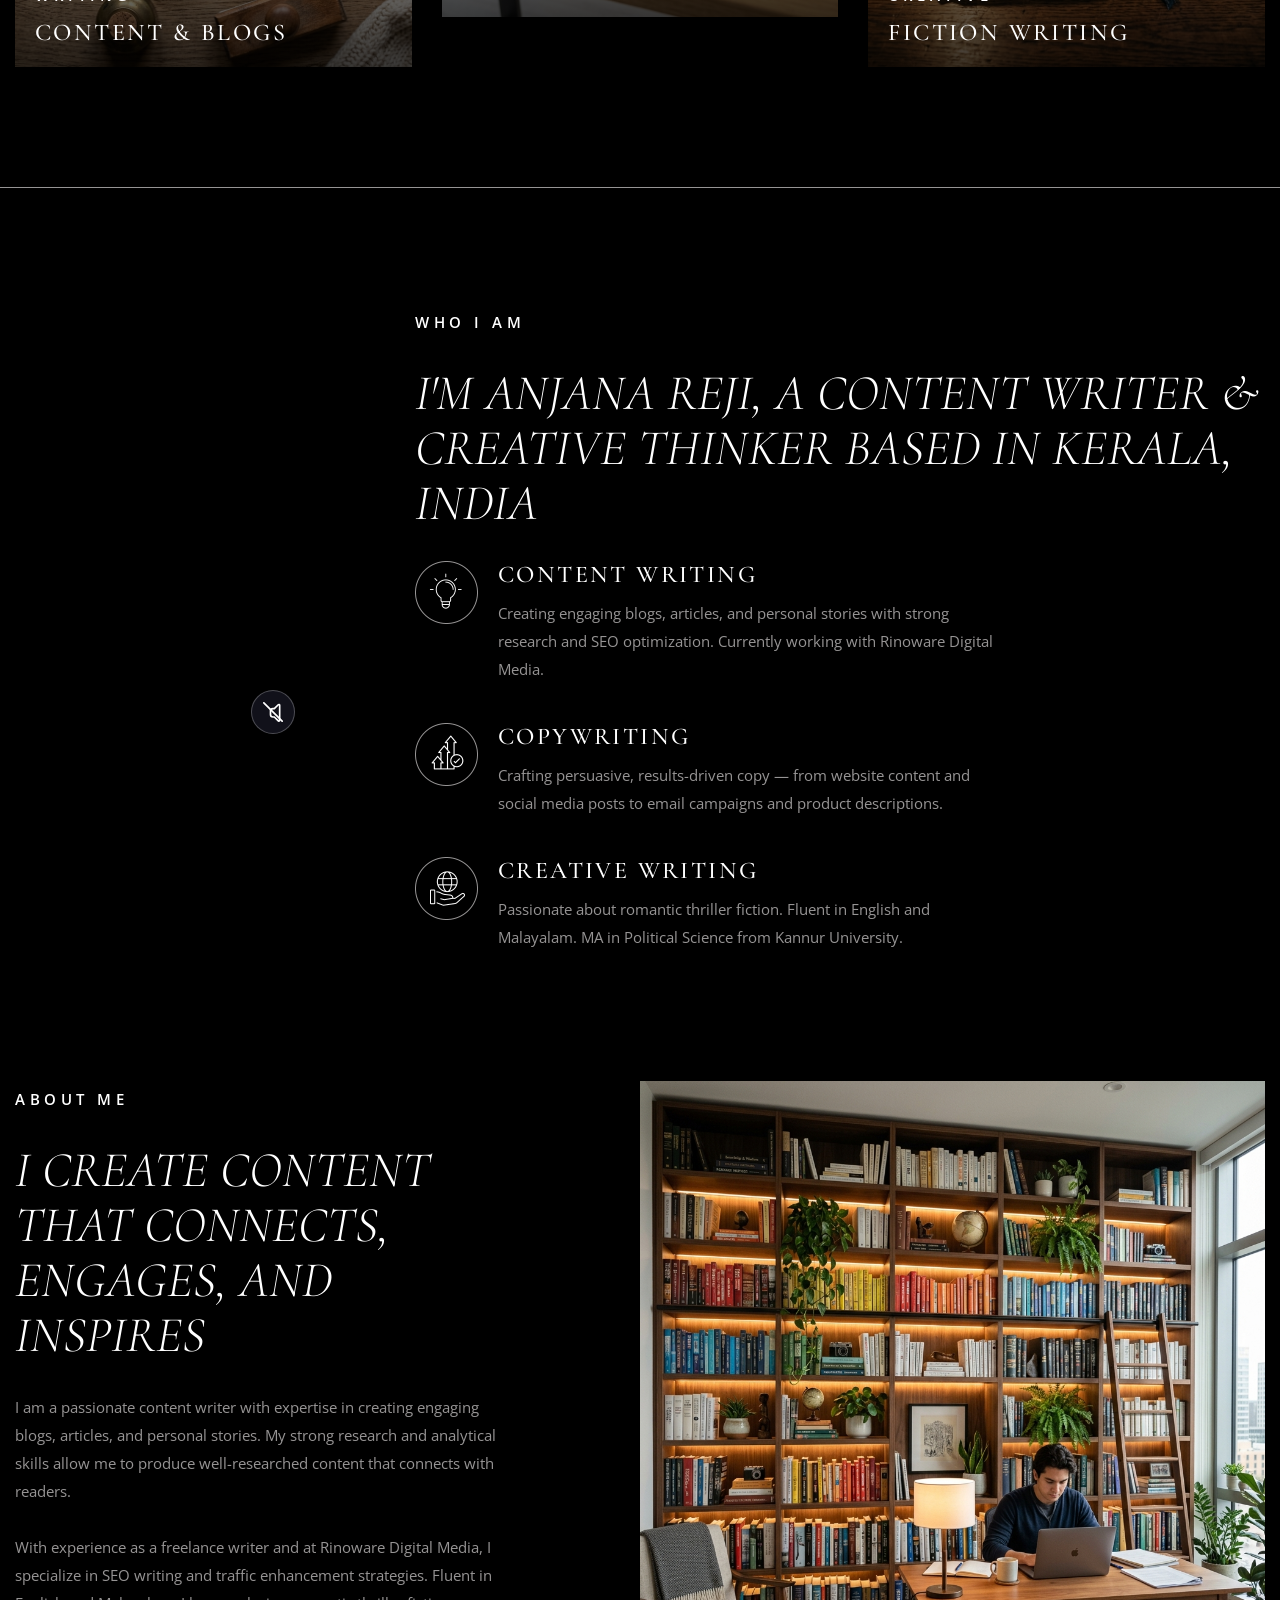
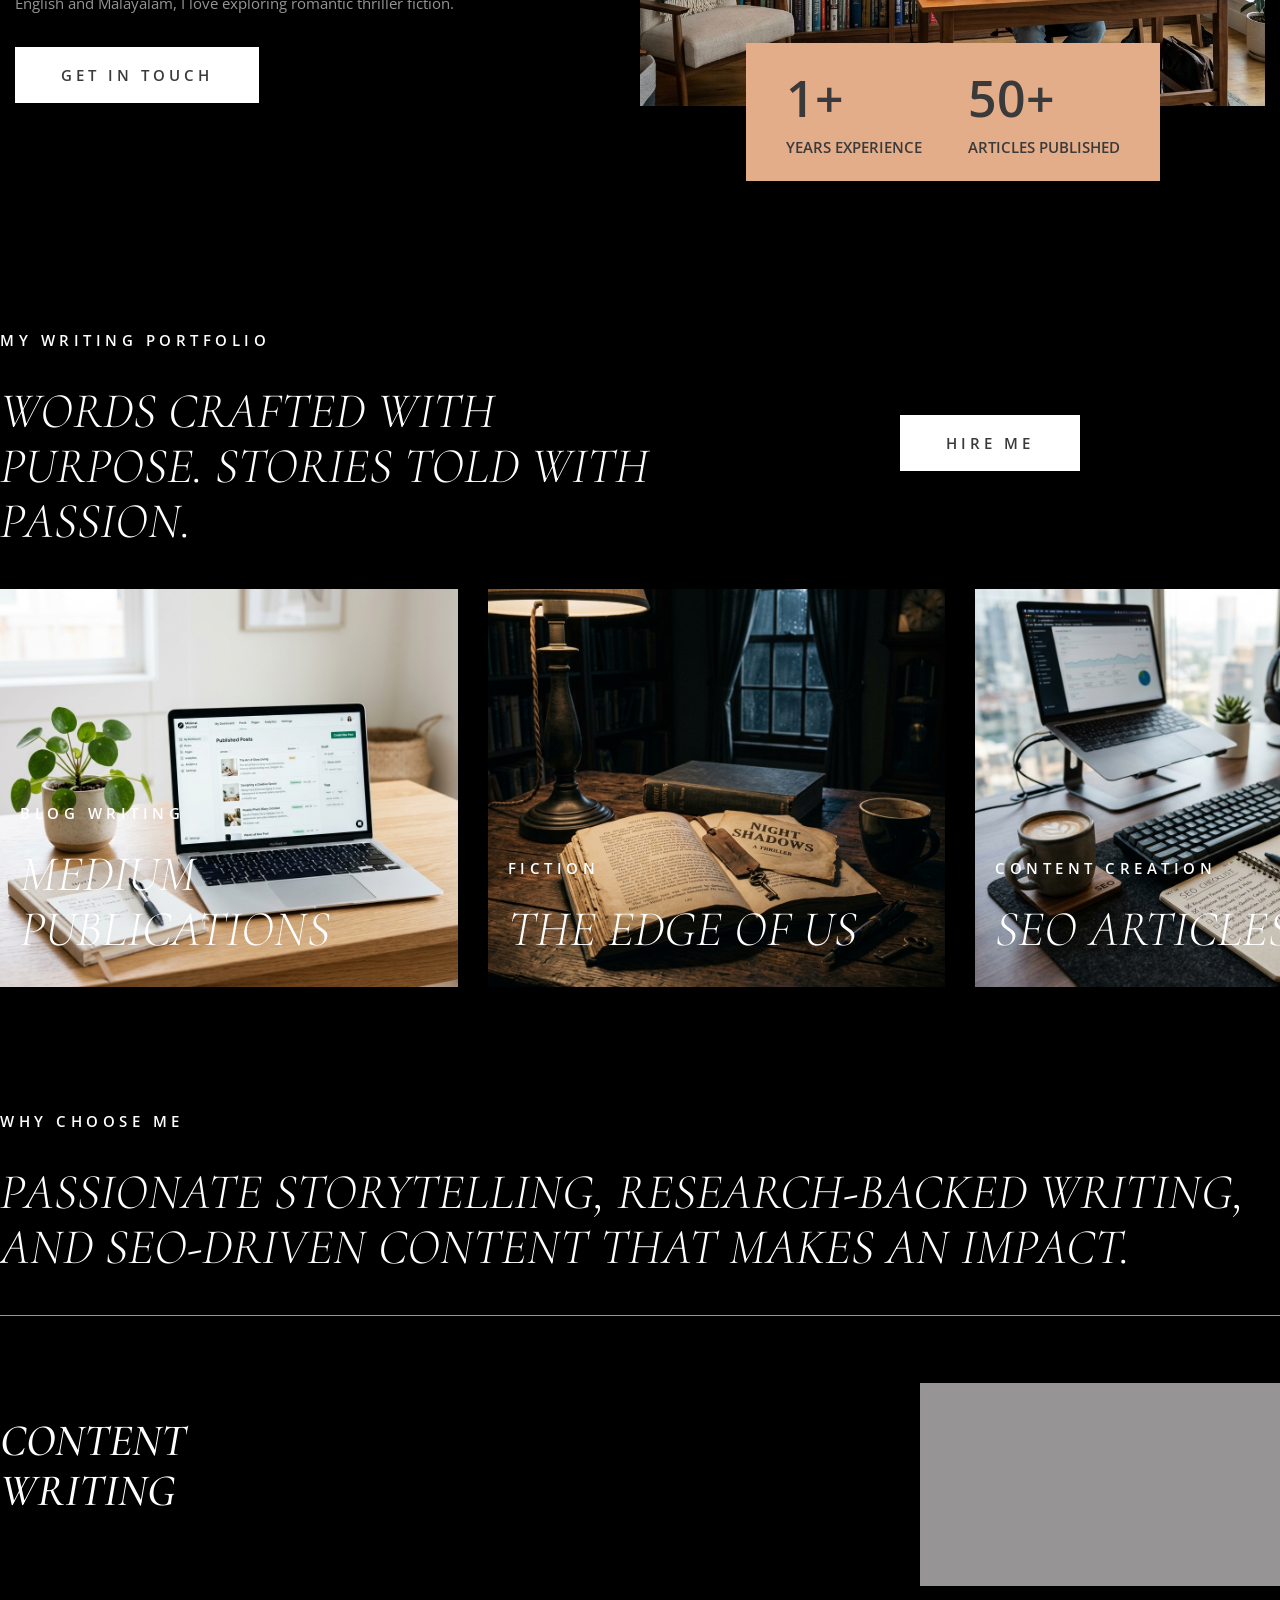
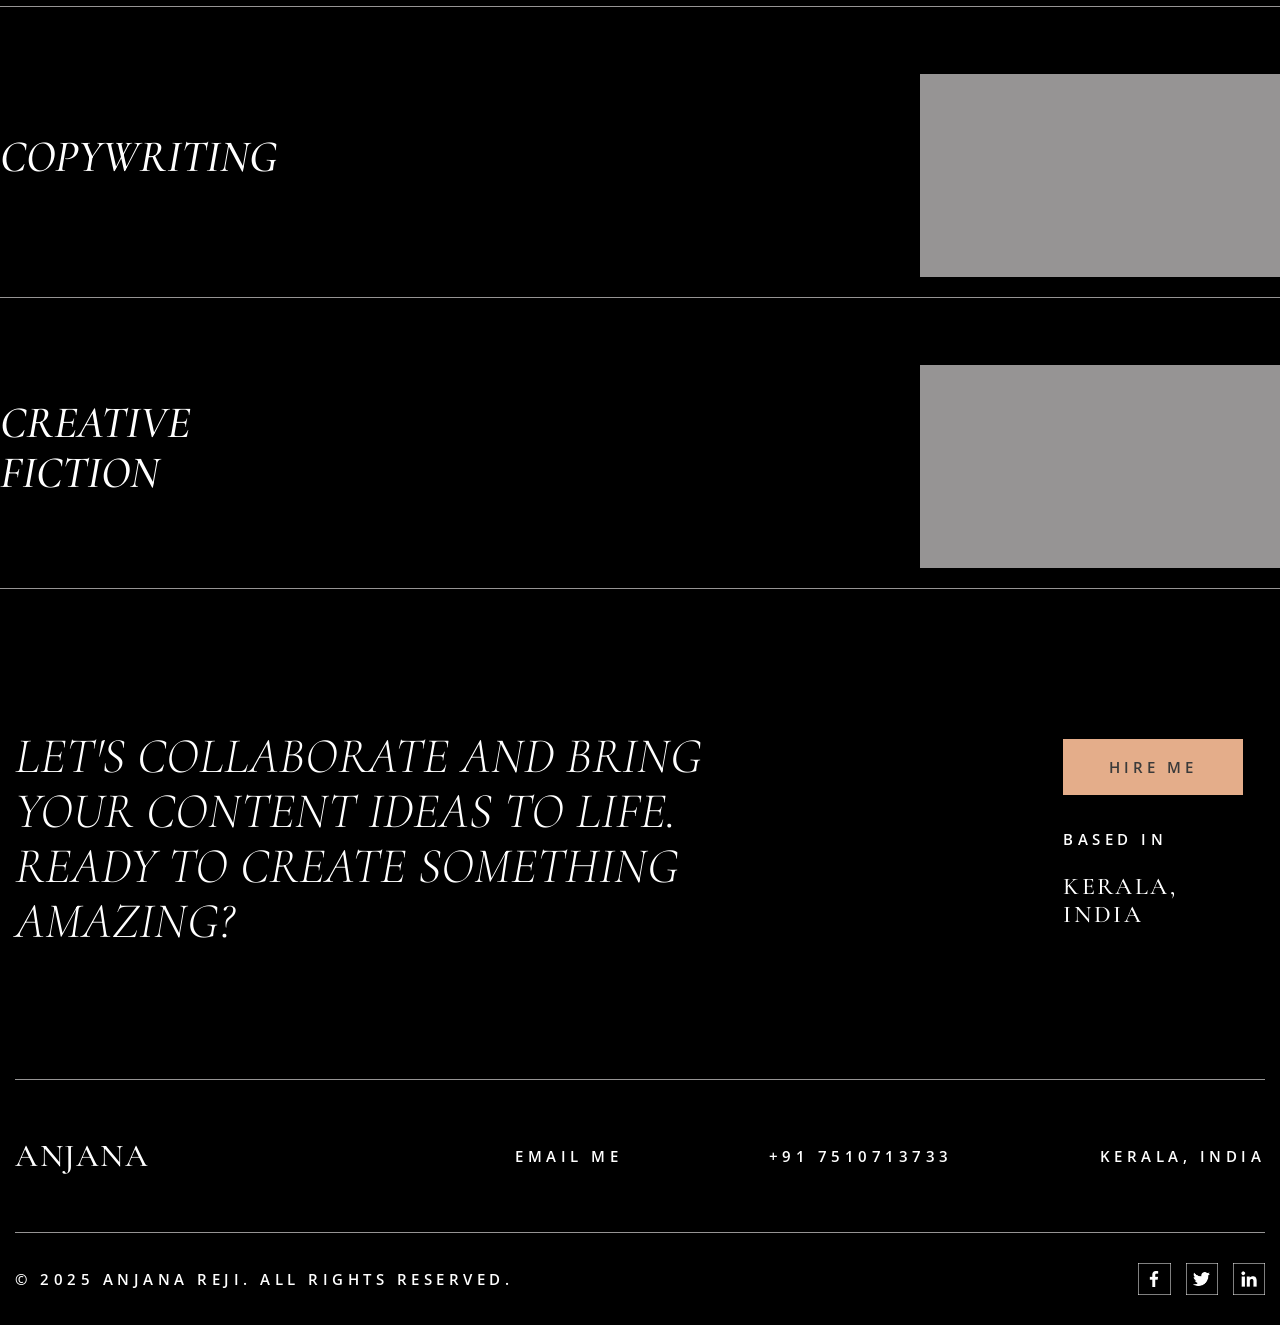
==== commit 46a460cb: "style: implement responsive design optimizations for mobile view and adjust video aspect ratio" ====
--- a/index.html
+++ b/index.html
@@ -91,6 +91,38 @@
       line-height: 120%;
       padding: 4px 0px;
       color: #15151f;
+    }
+
+    /* Mobile View Optimizations */
+    @media (max-width: 767px) {
+      /* Video Sound Toggle Button Mobile position & size */
+      #video-sound-toggle {
+        bottom: 20px !important;
+        right: 15px !important;
+        width: 38px !important;
+        height: 38px !important;
+      }
+      #video-sound-toggle svg {
+        width: 16px !important;
+        height: 16px !important;
+      }
+    }
+
+    @media (max-width: 479px) {
+      /* Splash Screen Responsive Typography */
+      #splash-content h1 {
+        font-size: 2.2rem !important;
+        letter-spacing: 2px !important;
+      }
+      #splash-content p {
+        font-size: 0.75rem !important;
+        letter-spacing: 2px !important;
+      }
+      /* Hero Heading mobile size to prevent overflow */
+      .creative-four-hero-sub-text-block h1 {
+        font-size: 2.6rem !important;
+        line-height: 1.15 !important;
+      }
     }
   </style>
 </head>
@@ -350,10 +382,10 @@
       <div class="creative-four-about-main">
         <div class="creative-four-about-image-block" style="position: relative; overflow: hidden; line-height: 0;">
           <video id="about-video" src="videos/VID-20250630-WA0014.mp4" autoplay loop muted playsinline
-            style="width: 100%; height: 100%; object-fit: cover;"></video>
+            style="width: 100%; height: auto; aspect-ratio: 499/629; object-fit: cover;"></video>
           <button id="video-sound-toggle" type="button" style="
                 position: absolute;
-                bottom: 100px;
+                bottom: 90px;
                 right: 20px;
                 background: rgba(21, 21, 31, 0.85);
                 border: 1px solid rgba(255, 255, 255, 0.25);
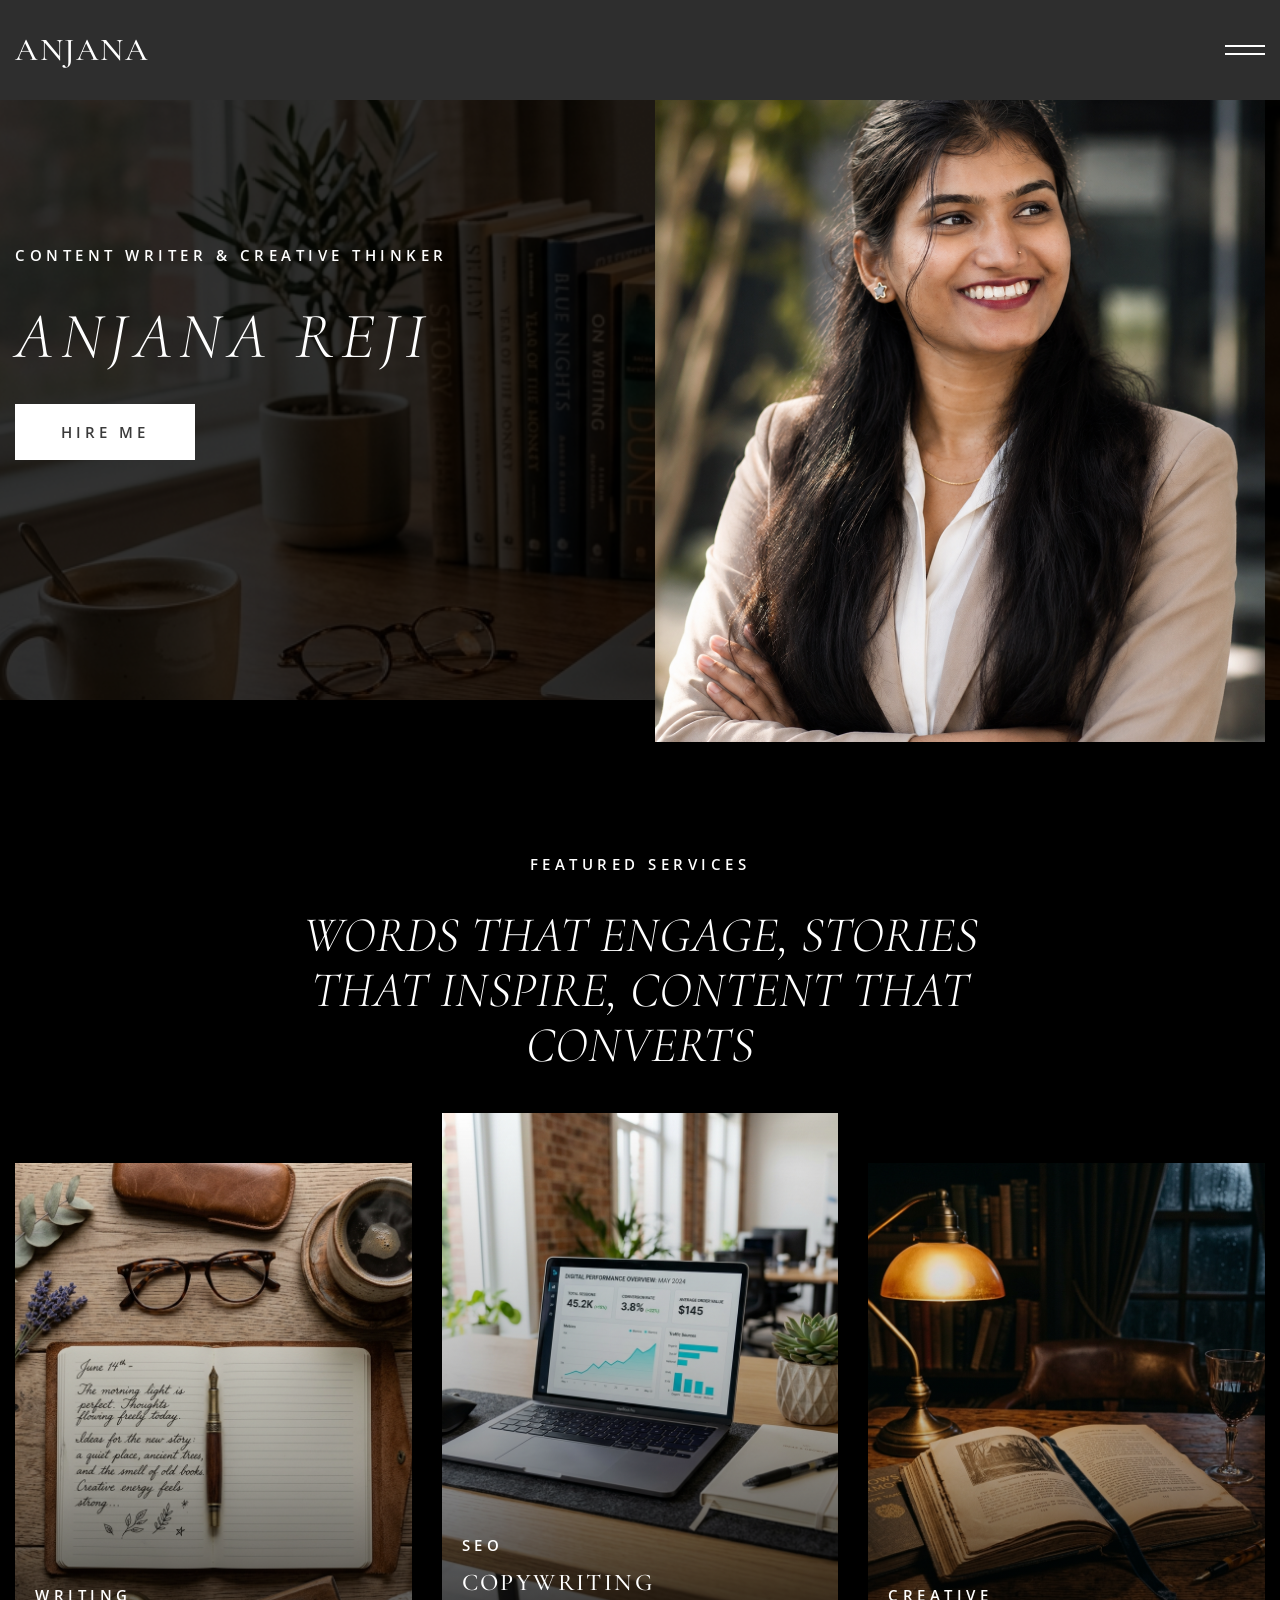
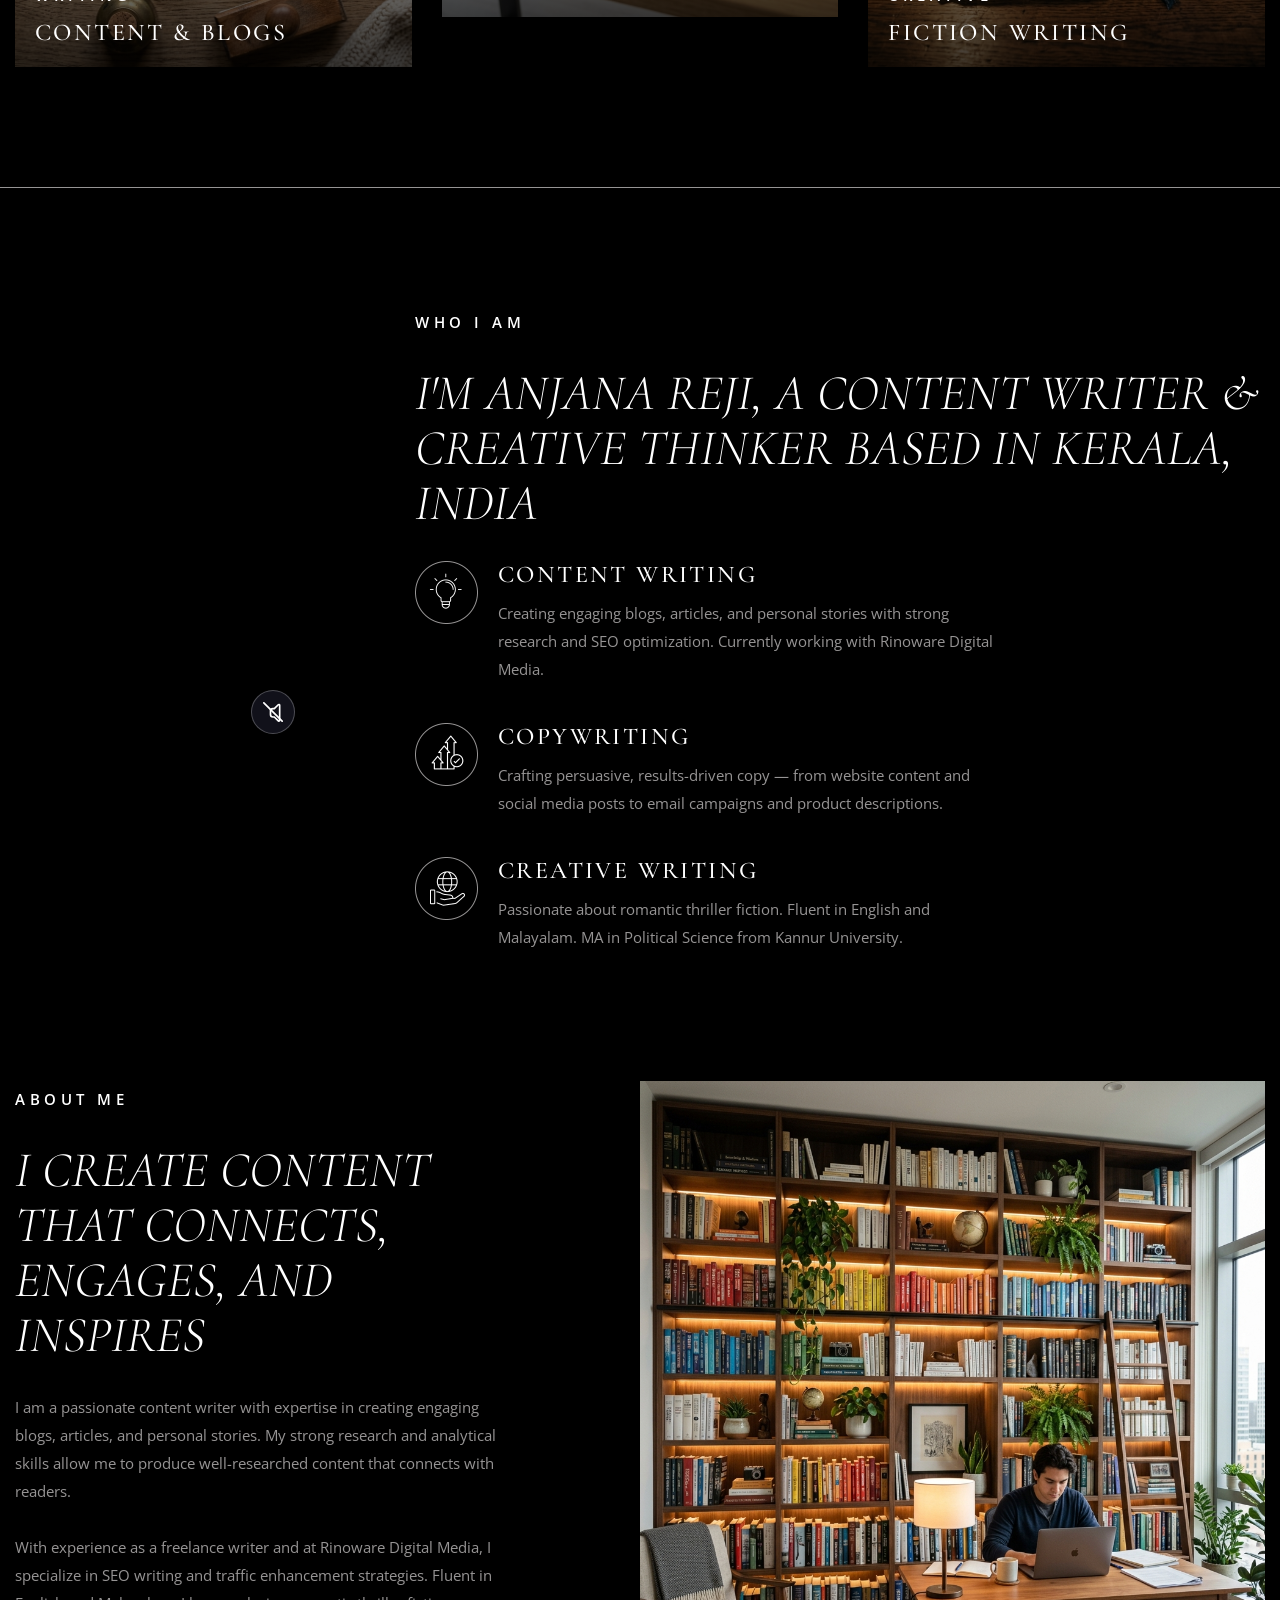
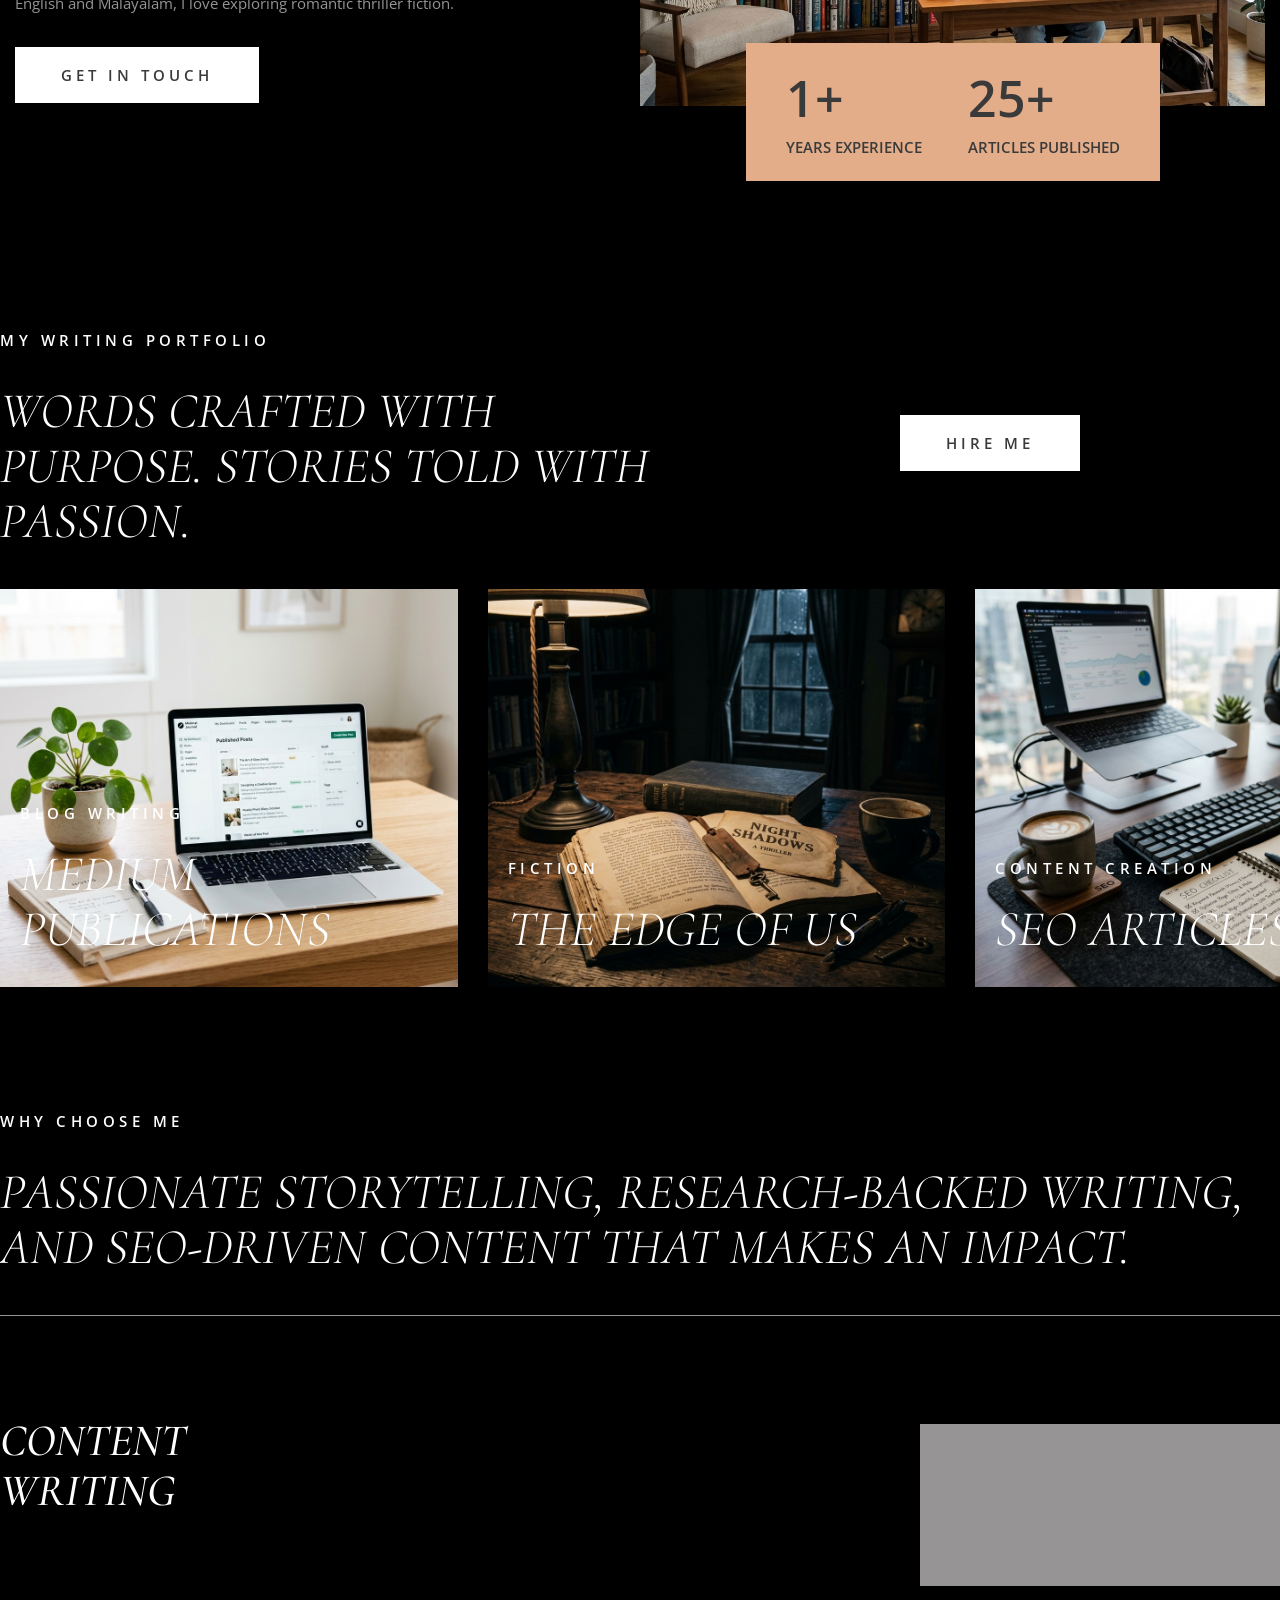
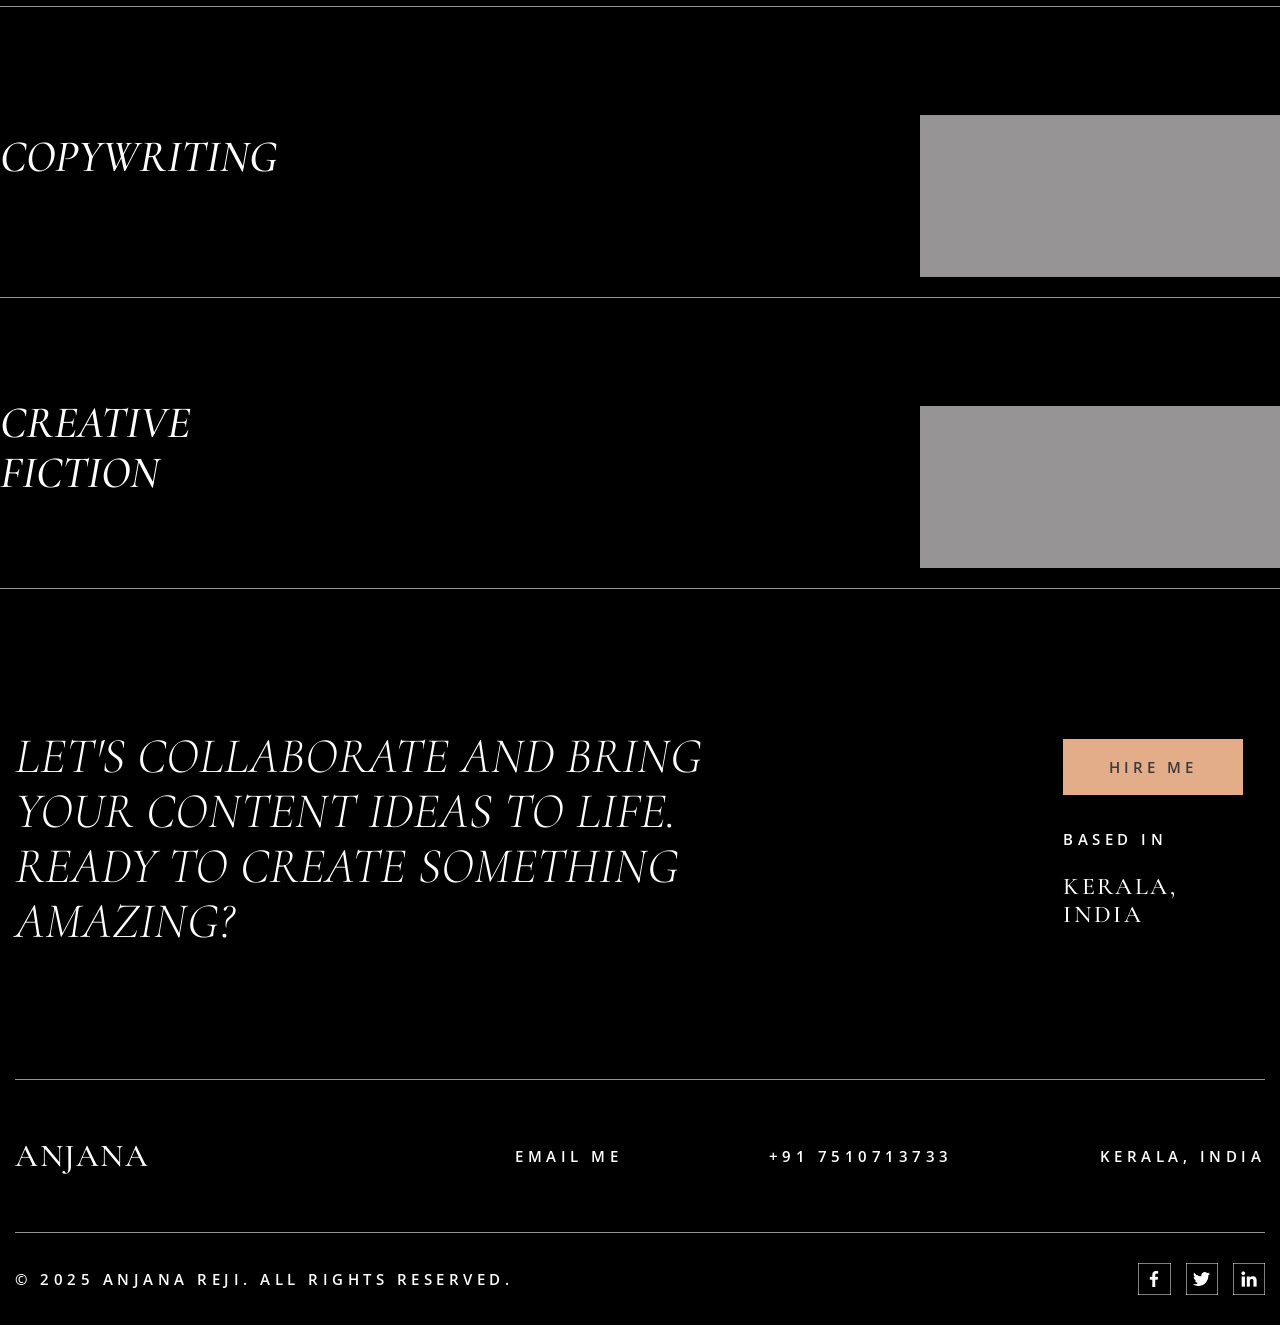
==== commit 745bf110: "feat: add Webflow shared base styles and update index.html" ====
--- a/index.html
+++ b/index.html
@@ -491,13 +491,13 @@
             <div class="creative-four-agency-counter-block">
               <div class="w-layout-grid creative-four-agency-counter-grid">
                 <div id="w-node-_278a2fe4-7280-5ff1-25bd-e55c0fc8360a-0006bd36">
-                  <div class="counter-two-font padding-bottom-ten">1+</div>
+                  <div class="counter-two-font padding-bottom-ten counter-value" data-target="1">0+</div>
                   <div class="heading-small change-black letter-space-off">
                     Years Experience
                   </div>
                 </div>
                 <div id="w-node-c46fe699-88df-ccfb-2ea7-121cd20fc6d8-0006bd36">
-                  <div class="counter-two-font padding-bottom-ten">50+</div>
+                  <div class="counter-two-font padding-bottom-ten counter-value" data-target="50">0+</div>
                   <div class="heading-small change-black letter-space-off">
                     Articles Published
                   </div>
@@ -833,6 +833,41 @@
           document.body.style.overflow = "";
         }, 2000);
       }
+
+      // Stats Count Up Animation
+      const counters = document.querySelectorAll(".counter-value");
+      
+      const countUp = (counter) => {
+        const target = +counter.getAttribute("data-target");
+        let count = 0;
+        const duration = 1500; // Animation duration in milliseconds
+        const frameRate = 30; // 30ms per frame
+        const totalFrames = duration / frameRate;
+        const increment = target / totalFrames;
+        
+        const updateCount = () => {
+          count += increment;
+          if (count < target) {
+            counter.innerText = Math.ceil(count) + "+";
+            setTimeout(updateCount, frameRate);
+          } else {
+            counter.innerText = target + "+";
+          }
+        };
+        
+        updateCount();
+      };
+
+      const statsObserver = new IntersectionObserver((entries, observer) => {
+        entries.forEach(entry => {
+          if (entry.isIntersecting) {
+            countUp(entry.target);
+            observer.unobserve(entry.target); // Trigger only once
+          }
+        });
+      }, { threshold: 0.2 });
+
+      counters.forEach(counter => statsObserver.observe(counter));
     });
   </script>
 </body>
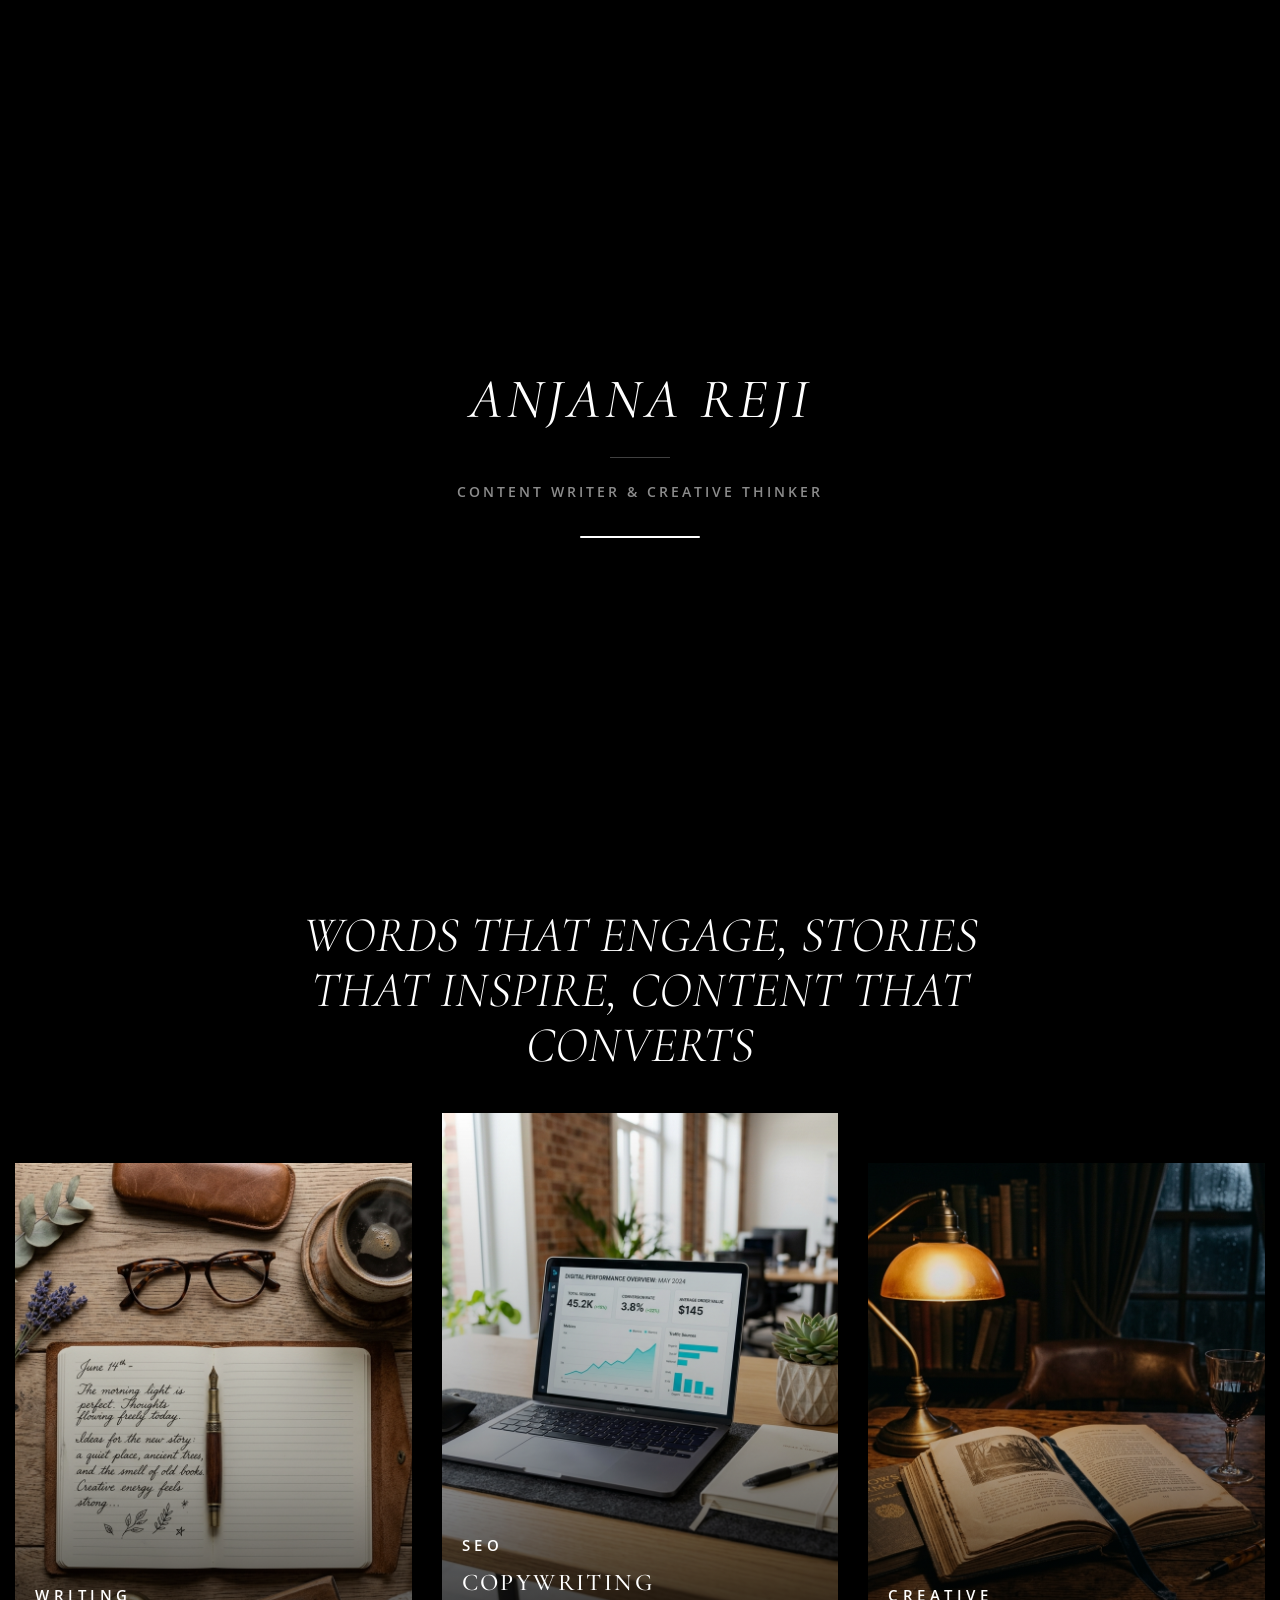
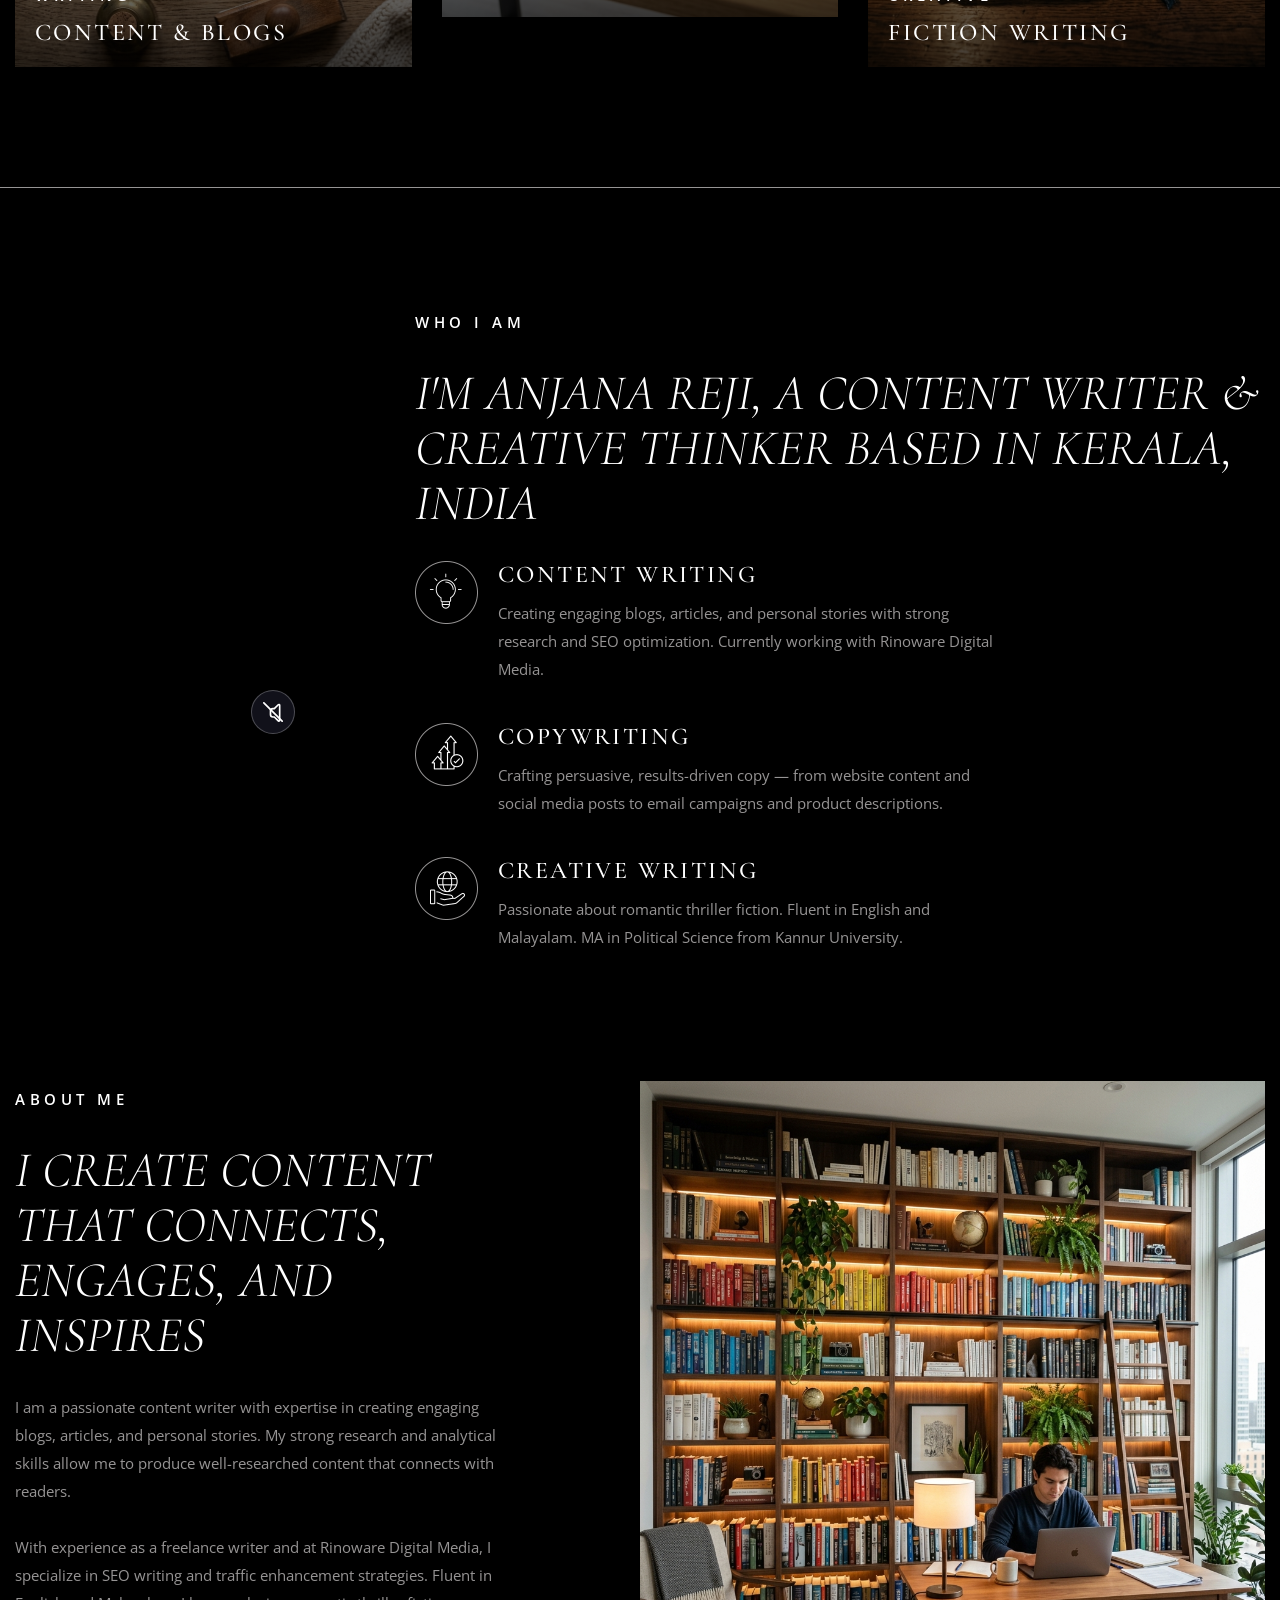
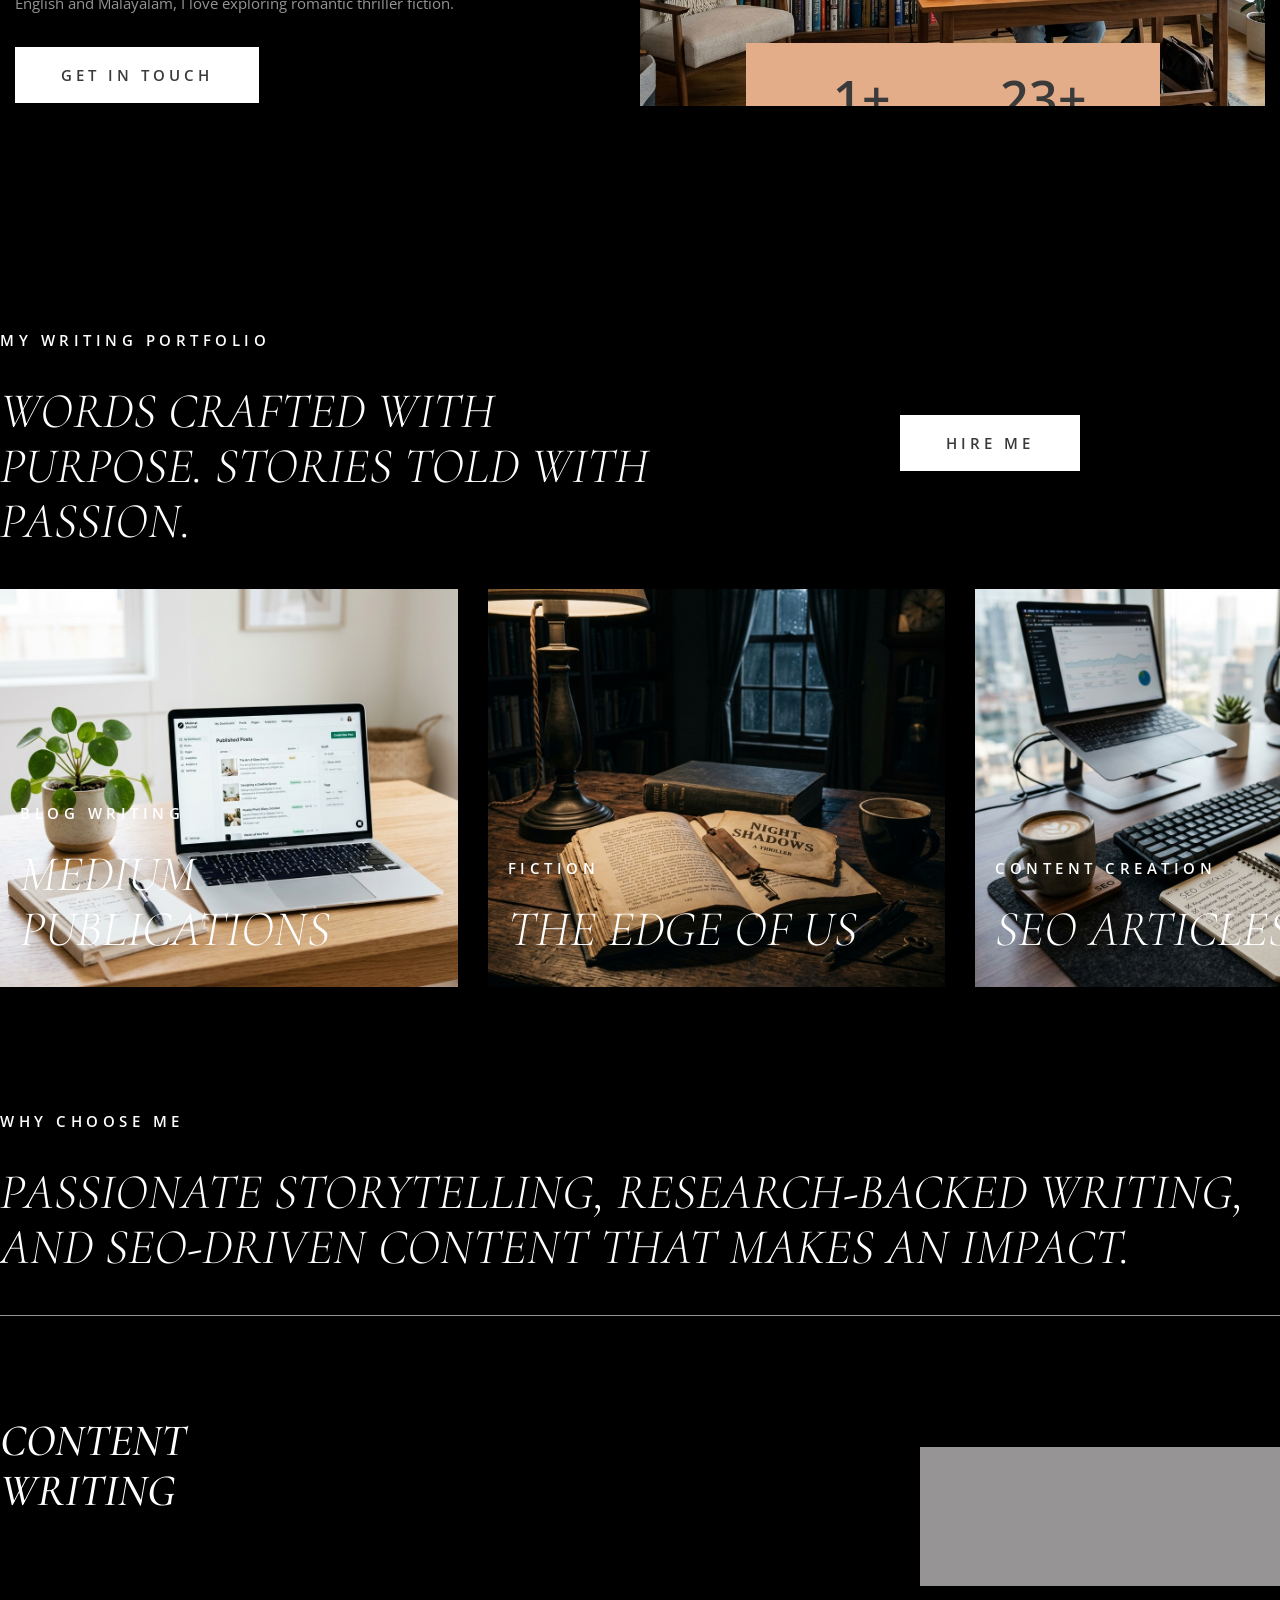
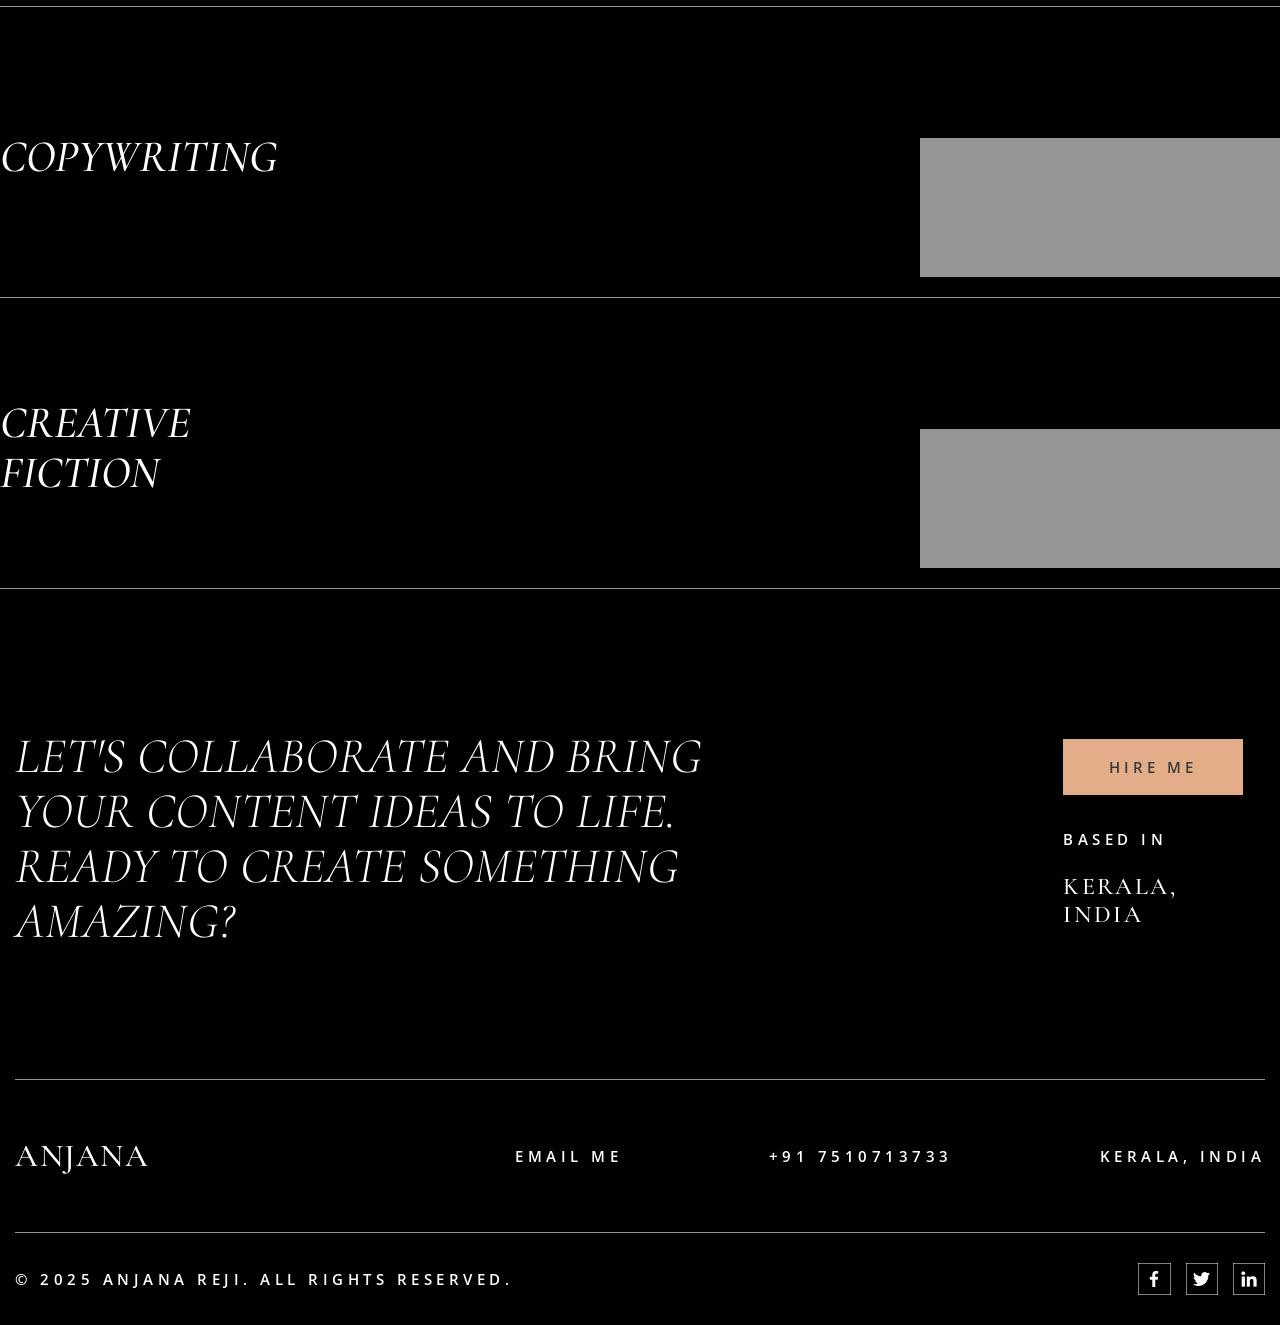
==== commit 166ac43d: "feat: import Webflow framework styles and integrate global stylesheet" ====
--- a/index.html
+++ b/index.html
@@ -486,8 +486,10 @@
           <a href="mailto:anjanareji91@gmail.com" class="button-main button-bg-white w-button">Get In Touch</a>
         </div>
         <div class="creative-four-agency-image-block">
-          <img src="images/anjana_agency.png" loading="lazy" alt="Anjana Reji - Creative Thinker" />
-          <div class="creative-four-agency-image-wrapper">
+          <div class="creative-four-agency-image-inner">
+            <img src="images/anjana_agency.png" loading="lazy" alt="Anjana Reji - Creative Thinker" />
+          </div>
+          <div class="creative-four-agency-image-wrapper" style="z-index: 10;">
             <div class="creative-four-agency-counter-block">
               <div class="w-layout-grid creative-four-agency-counter-grid">
                 <div id="w-node-_278a2fe4-7280-5ff1-25bd-e55c0fc8360a-0006bd36">
--- a/css/zency.webflow.shared.067bbb6af.css
+++ b/css/zency.webflow.shared.067bbb6af.css
@@ -5092,6 +5092,18 @@
   align-items: center;
   display: flex;
   position: relative;
+  overflow: hidden;
+}
+
+.creative-four-agency-image-block img {
+  transition: transform 0.6s cubic-bezier(0.25, 1, 0.5, 1);
+  width: 100%;
+  height: 100%;
+  object-fit: cover;
+}
+
+.creative-four-agency-image-block:hover img {
+  transform: scale(1.06);
 }
 
 .creative-four-agency-title-wrapper,
@@ -5103,6 +5115,10 @@
   grid-column-gap: 30px;
   grid-row-gap: 30px;
   grid-template-rows: auto;
+}
+
+.creative-four-agency-counter-grid > div {
+  text-align: center;
 }
 
 .creative-four-agency-image-wrapper {
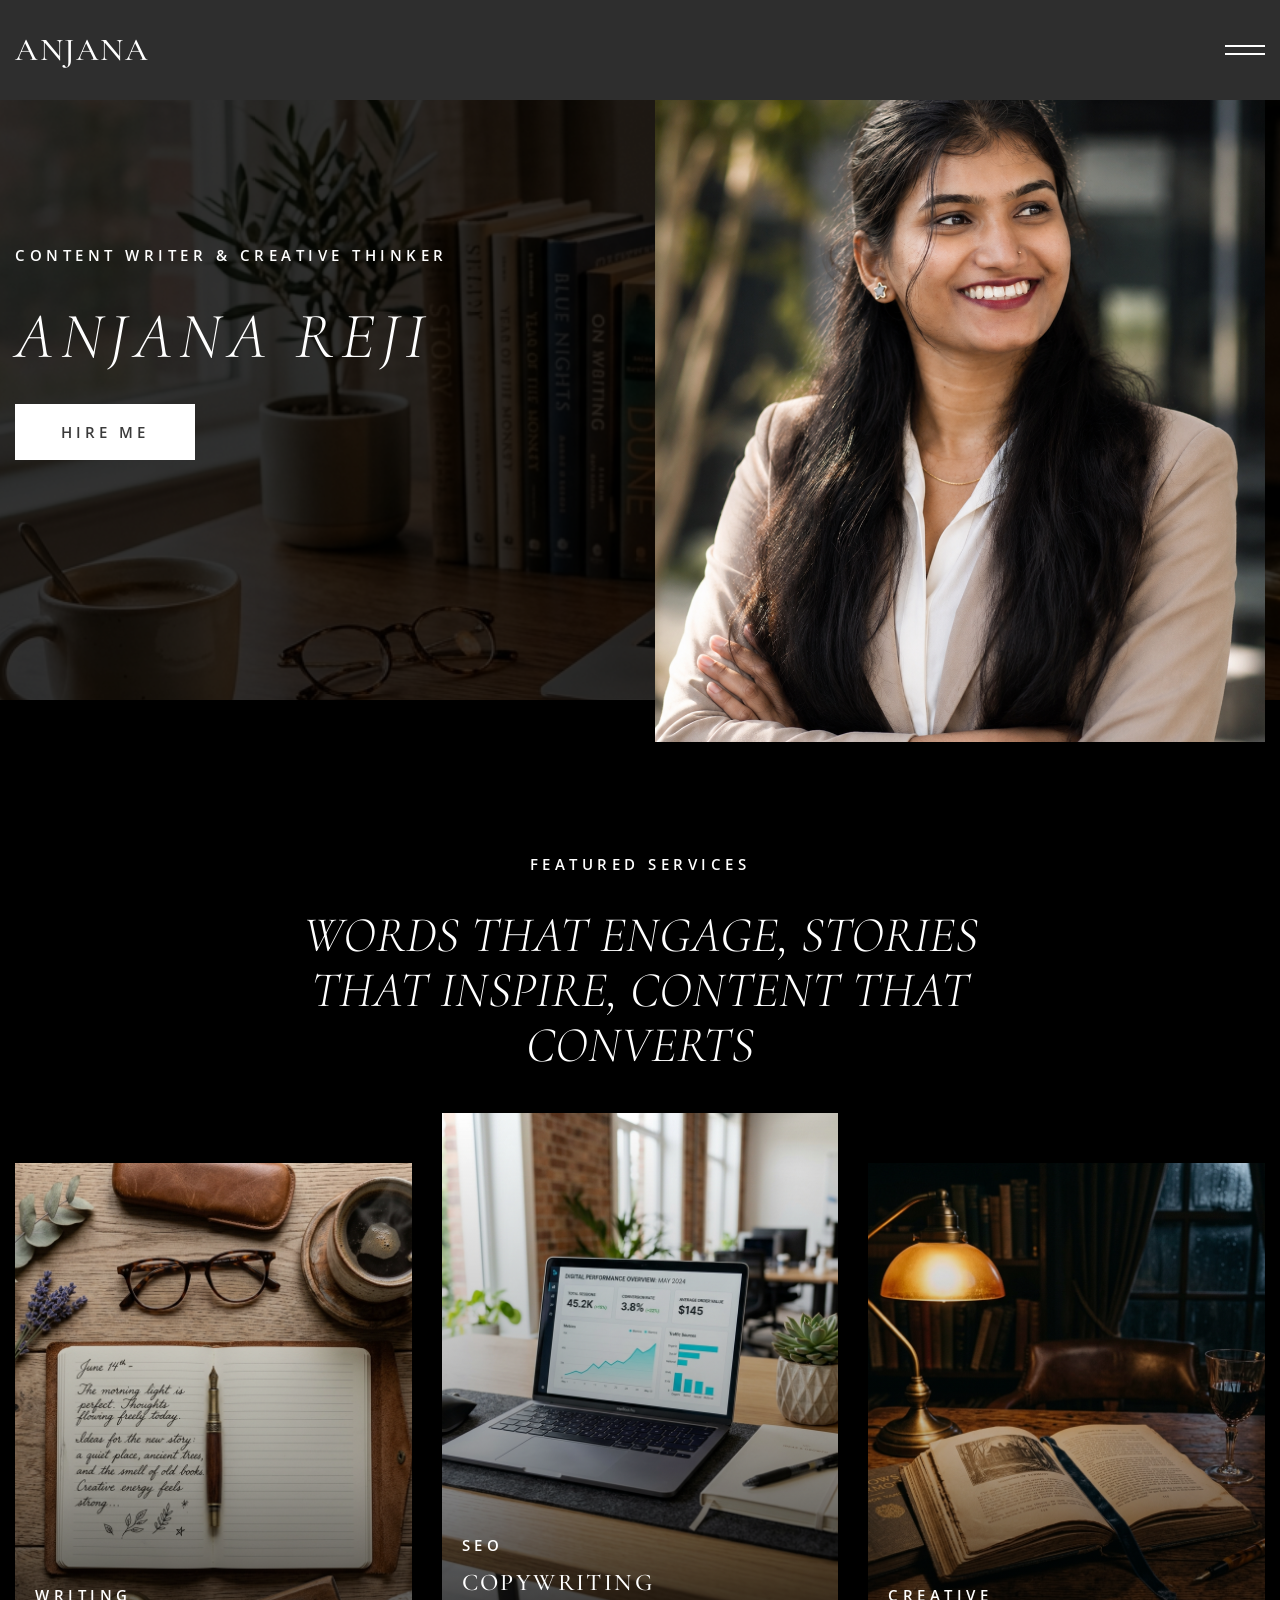
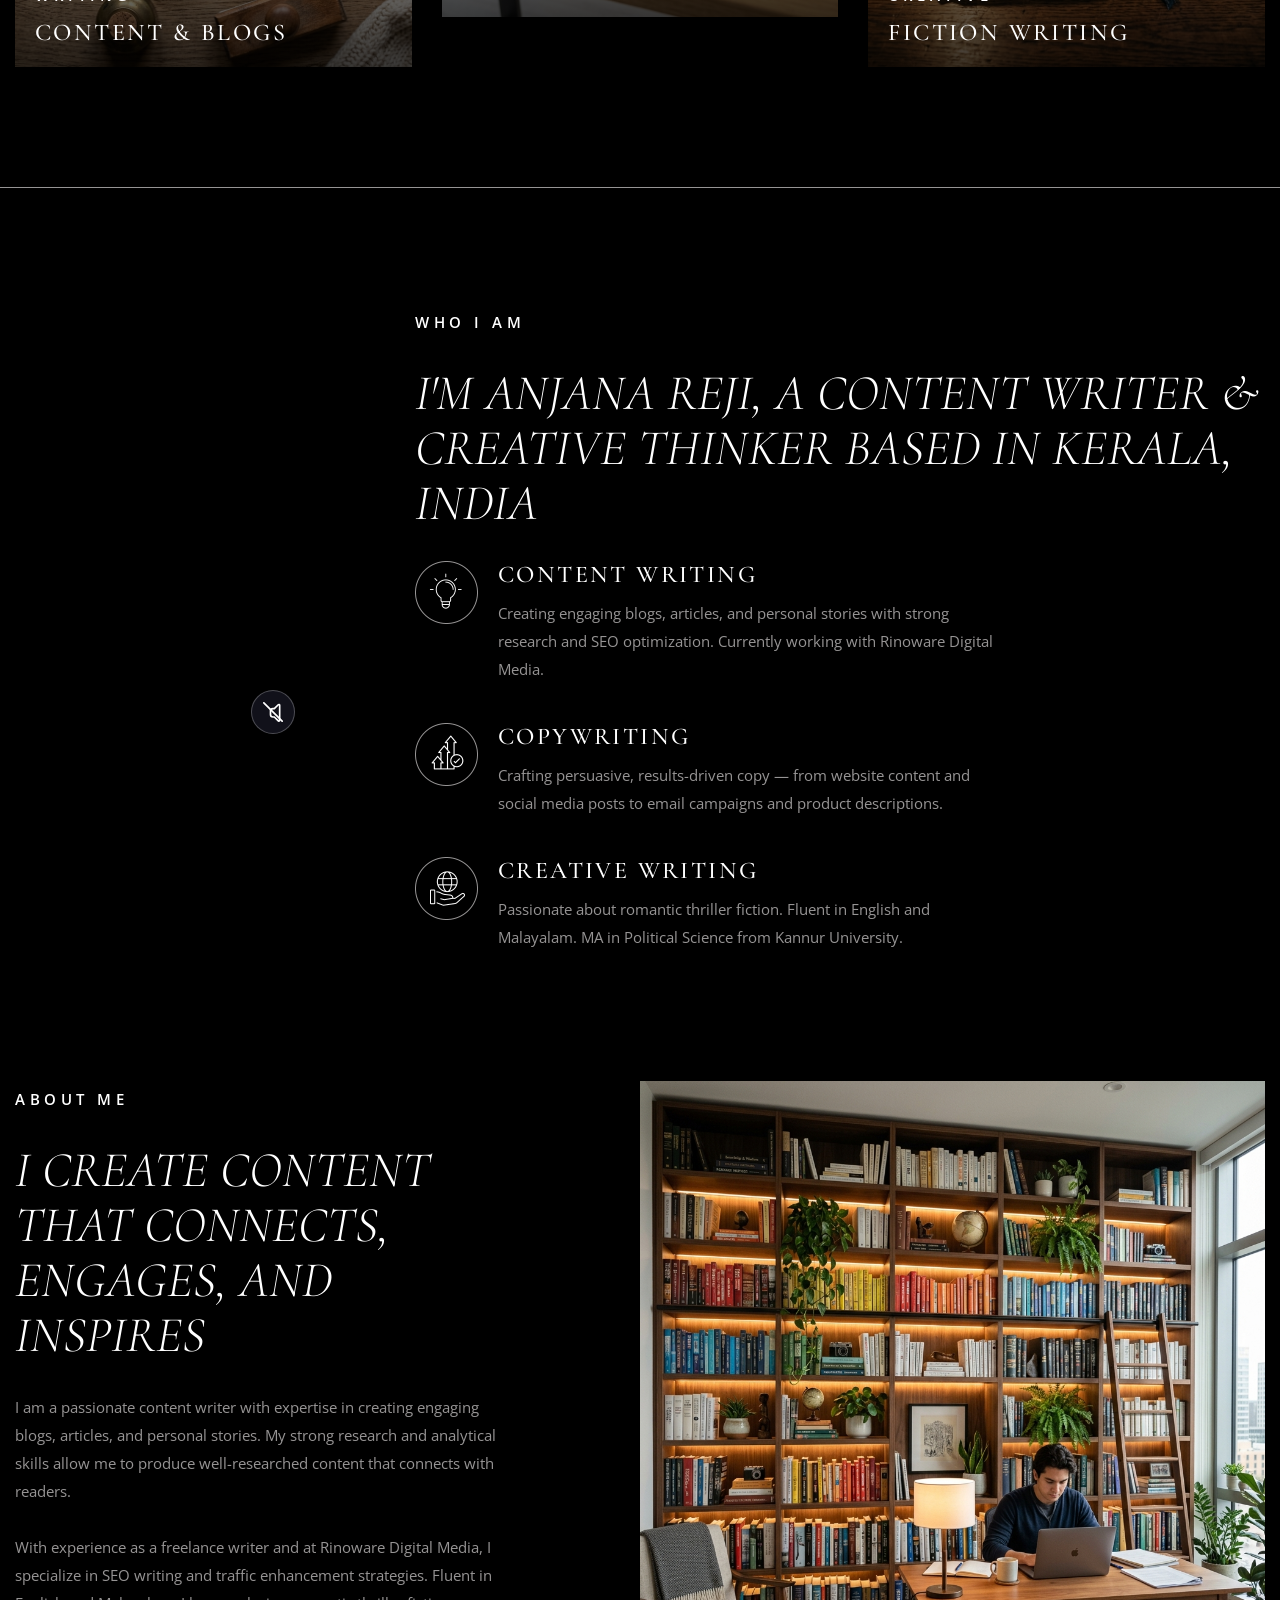
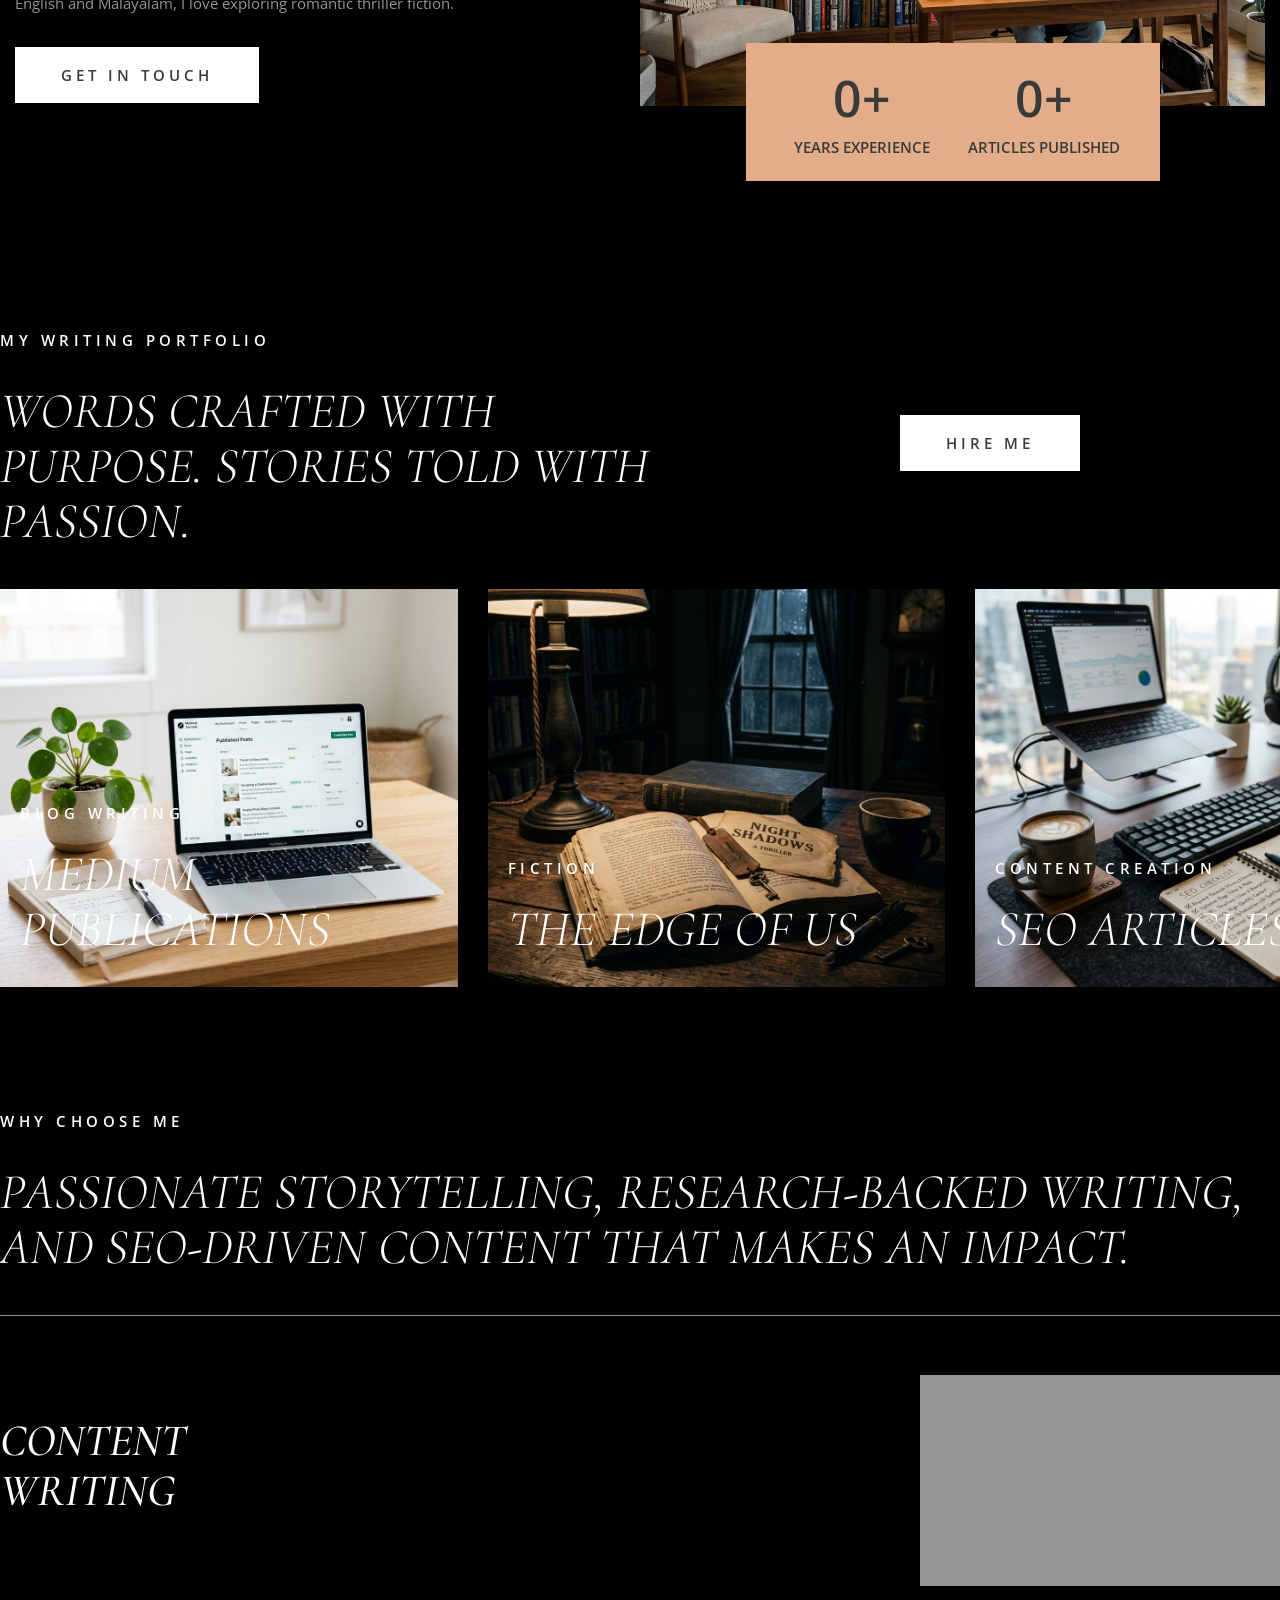
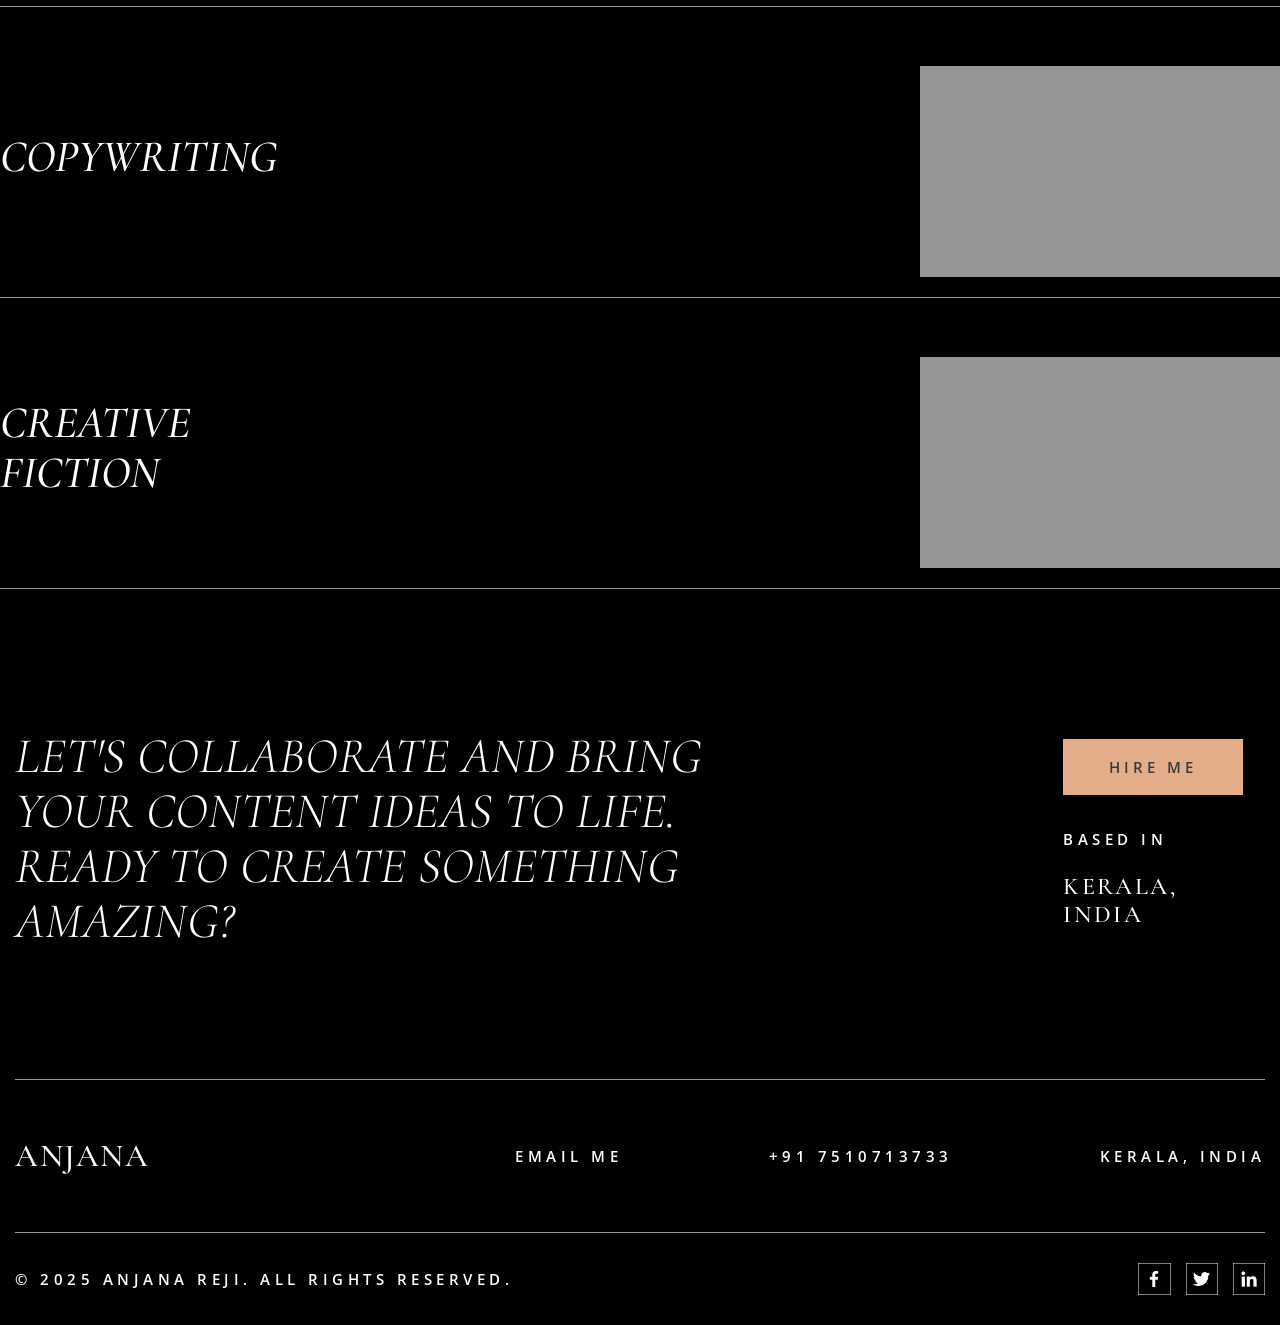
==== commit bc6ddf60: "feat: initialize Webflow shared CSS framework styles" ====
--- a/index.html
+++ b/index.html
@@ -809,57 +809,35 @@
       const splash = document.getElementById("splash-screen");
       const splashContent = document.getElementById("splash-content");
       const splashLoader = document.getElementById("splash-loader");
-
-      if (splash && splashContent) {
-        // Lock body scroll during splash screen
-        document.body.style.overflow = "hidden";
-
-        // Fade in logo & text shortly after DOM load
-        setTimeout(() => {
-          splashContent.style.opacity = "1";
-          splashContent.style.transform = "translateY(0)";
-        }, 150);
-
-        // Fill the progress bar
-        setTimeout(() => {
-          if (splashLoader) {
-            splashLoader.style.width = "100%";
-          }
-        }, 200);
-
-        // Smoothly fade out the entire splash screen
-        setTimeout(() => {
-          splash.style.opacity = "0";
-          splash.style.visibility = "hidden";
-          // Restore body scroll after splash fades out
-          document.body.style.overflow = "";
-        }, 2000);
-      }
-
-      // Stats Count Up Animation
       const counters = document.querySelectorAll(".counter-value");
-      
+
+      // Stats Count Up Animation Function
       const countUp = (counter) => {
         const target = +counter.getAttribute("data-target");
-        let count = 0;
-        const duration = 1500; // Animation duration in milliseconds
-        const frameRate = 30; // 30ms per frame
-        const totalFrames = duration / frameRate;
-        const increment = target / totalFrames;
+        const duration = 2000; // 2 seconds animation
+        const startTime = performance.now();
         
-        const updateCount = () => {
-          count += increment;
-          if (count < target) {
-            counter.innerText = Math.ceil(count) + "+";
-            setTimeout(updateCount, frameRate);
+        const update = (now) => {
+          const elapsed = now - startTime;
+          const progress = Math.min(elapsed / duration, 1);
+          
+          // Easing: easeOutQuad
+          const ease = progress * (2 - progress);
+          const currentValue = Math.floor(ease * target);
+          
+          counter.innerText = currentValue + "+";
+          
+          if (progress < 1) {
+            requestAnimationFrame(update);
           } else {
             counter.innerText = target + "+";
           }
         };
         
-        updateCount();
+        requestAnimationFrame(update);
       };
 
+      // Intersection Observer for Stats
       const statsObserver = new IntersectionObserver((entries, observer) => {
         entries.forEach(entry => {
           if (entry.isIntersecting) {
@@ -867,9 +845,39 @@
             observer.unobserve(entry.target); // Trigger only once
           }
         });
-      }, { threshold: 0.2 });
-
-      counters.forEach(counter => statsObserver.observe(counter));
+      }, { threshold: 0.1 });
+
+      if (splash && splashContent) {
+        // Lock body scroll during splash screen
+        document.body.style.overflow = "hidden";
+
+        // Fade in logo & text shortly after DOM load
+        setTimeout(() => {
+          splashContent.style.opacity = "1";
+          splashContent.style.transform = "translateY(0)";
+        }, 150);
+
+        // Fill the progress bar
+        setTimeout(() => {
+          if (splashLoader) {
+            splashLoader.style.width = "100%";
+          }
+        }, 200);
+
+        // Smoothly fade out the entire splash screen
+        setTimeout(() => {
+          splash.style.opacity = "0";
+          splash.style.visibility = "hidden";
+          // Restore body scroll after splash fades out
+          document.body.style.overflow = "";
+          
+          // Start observing stats counters after splash screen is completely hidden
+          counters.forEach(counter => statsObserver.observe(counter));
+        }, 2000);
+      } else {
+        // Fallback if no splash screen is present
+        counters.forEach(counter => statsObserver.observe(counter));
+      }
     });
   </script>
 </body>
--- a/css/zency.webflow.shared.067bbb6af.css
+++ b/css/zency.webflow.shared.067bbb6af.css
@@ -5092,17 +5092,24 @@
   align-items: center;
   display: flex;
   position: relative;
+}
+
+.creative-four-agency-image-inner {
+  position: relative;
   overflow: hidden;
-}
-
-.creative-four-agency-image-block img {
+  width: 100%;
+  height: 100%;
+  line-height: 0;
+}
+
+.creative-four-agency-image-inner img {
   transition: transform 0.6s cubic-bezier(0.25, 1, 0.5, 1);
   width: 100%;
   height: 100%;
   object-fit: cover;
 }
 
-.creative-four-agency-image-block:hover img {
+.creative-four-agency-image-block:hover .creative-four-agency-image-inner img {
   transform: scale(1.06);
 }
 
